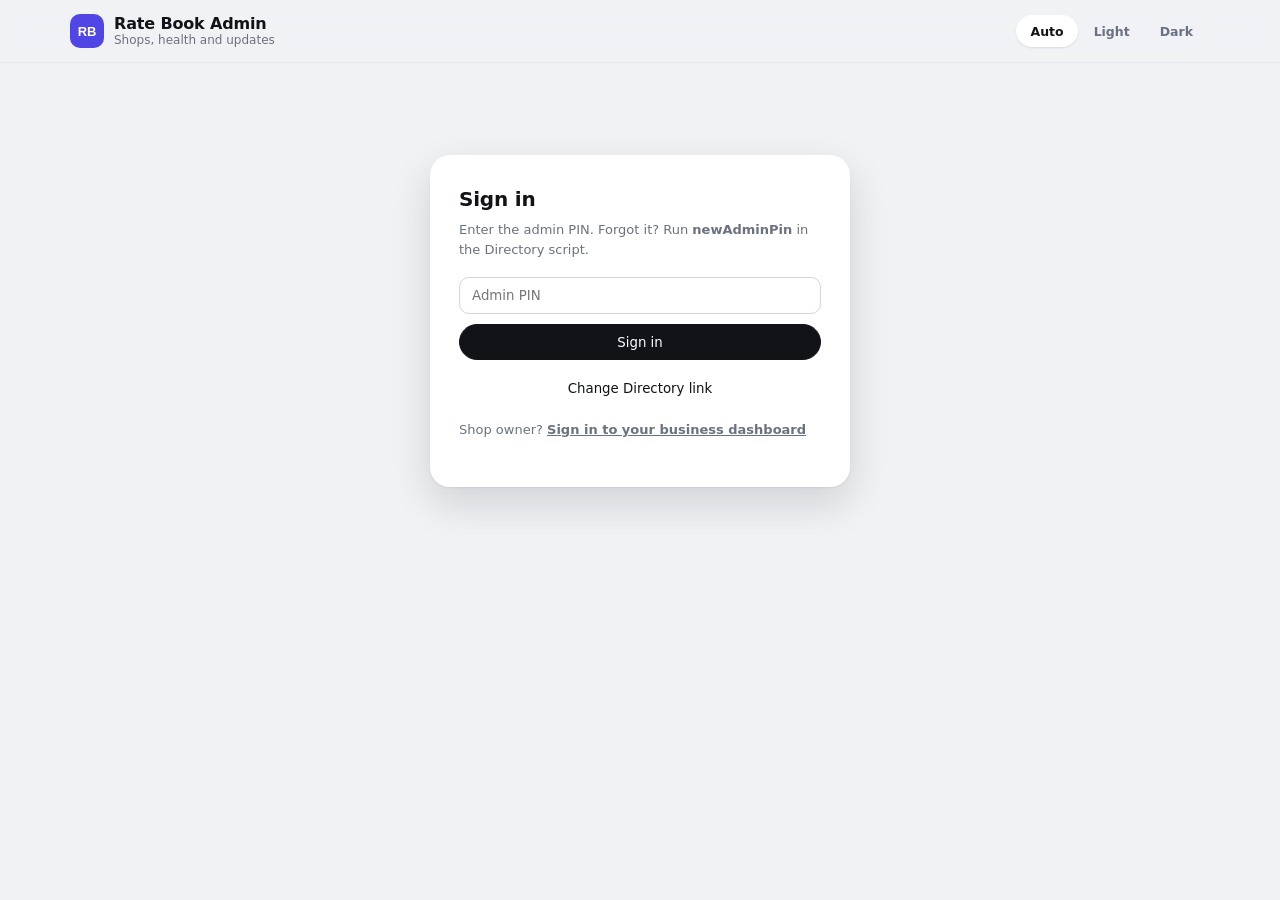
==== admin.html @ 45350bbd "Admin dashboard redesign: rounded like the app, shop page in tabs, staged loading, filters Co-Author" ====
<!doctype html>
<html lang="en">
<head>
<meta charset="utf-8">
<meta http-equiv="Content-Security-Policy" content="default-src 'self'; script-src 'self' 'sha256-qC1rdFWgyxCMfcDaM7REKSdCi7tMgMNiZ/4V/h8FP00=' 'sha256-8vMHX04Oo3ZDEAP+tCYZOn7lk+lnnNXDxKnnjr053Kc=' 'sha256-HPFVHz6qBz+df22ZEjJDjncoHv8Zdep9na9Yx0XXZu8='; style-src 'self' 'unsafe-inline' https://fonts.googleapis.com; font-src 'self' https://fonts.gstatic.com; img-src 'self' data: blob:; connect-src 'self' https://script.google.com https://script.googleusercontent.com; worker-src 'self'; manifest-src 'self'; object-src 'none'; base-uri 'none'; form-action 'none'">
<meta name="viewport" content="width=device-width,initial-scale=1,viewport-fit=cover">
<meta name="robots" content="noindex">
<title>Rate Book Admin</title>
<script>try{const t=JSON.parse(localStorage.getItem("rbadm_theme")||'""');if(t==="light"||t==="dark")document.documentElement.dataset.theme=t;}catch{}</script>
<link rel="icon" href="favicon-iris.png" sizes="64x64">
<link rel="icon" type="image/svg+xml" href="icon-iris.svg">
<link rel="preconnect" href="https://fonts.googleapis.com"><link rel="preconnect" href="https://fonts.gstatic.com" crossorigin>
<link rel="stylesheet" href="https://fonts.googleapis.com/css2?family=Plus+Jakarta+Sans:wght@400;500;600;700;800&family=JetBrains+Mono:wght@500&display=swap" media="print" id="fontcss"><script>{const l=document.getElementById("fontcss"); if(l){ if(l.sheet) l.media="all"; else l.addEventListener("load",()=>{ l.media="all"; }); }}</script>
<style>
/* Colours: ink for primary, Iris accent from the app, green/amber/red for status. Corners and shadows: see "Look refresh" at the end. */
:root{--bg:#F4F5F7;--surface:#fff;--surface-2:#F0F1F4;--surface-3:#E7E9EE;--fg:#111317;--muted:#6B7180;--line:#E2E4E9;--line-2:#D3D6DD;--ink:#111317;--ink-fg:#fff;--accent:#4F46E5;
  --good:#16794A;--good-bg:#E5F4EC;--warn:#9A5B05;--warn-bg:#FBF0DC;--bad:#B3261E;--bad-bg:#FBE7E5;--shadow:0 1px 2px rgba(17,19,23,.05),0 8px 24px -12px rgba(17,19,23,.12);color-scheme:light}
@media (prefers-color-scheme:dark){:root:not([data-theme="light"]){--bg:#0D0E10;--surface:#16171A;--surface-2:#1D1F23;--surface-3:#272A2F;--fg:#F2F3F5;--muted:#9A9FAA;--line:#2A2D33;--line-2:#363940;--ink:#F2F3F5;--ink-fg:#111317;--accent:#A5A6FF;
  --good:#5BC28A;--good-bg:#15291F;--warn:#E3A44A;--warn-bg:#2B2213;--bad:#F08A80;--bad-bg:#301A18;--shadow:0 1px 2px rgba(0,0,0,.4),0 8px 24px -12px rgba(0,0,0,.6);color-scheme:dark}}
:root[data-theme="dark"]{--bg:#0D0E10;--surface:#16171A;--surface-2:#1D1F23;--surface-3:#272A2F;--fg:#F2F3F5;--muted:#9A9FAA;--line:#2A2D33;--line-2:#363940;--ink:#F2F3F5;--ink-fg:#111317;--accent:#A5A6FF;
  --good:#5BC28A;--good-bg:#15291F;--warn:#E3A44A;--warn-bg:#2B2213;--bad:#F08A80;--bad-bg:#301A18;--shadow:0 1px 2px rgba(0,0,0,.4),0 8px 24px -12px rgba(0,0,0,.6);color-scheme:dark}
*{box-sizing:border-box}
html{-webkit-text-size-adjust:100%}
body{margin:0;background:var(--bg);color:var(--fg);font:15px/1.5 "Plus Jakarta Sans",system-ui,-apple-system,"Segoe UI",Roboto,sans-serif;-webkit-font-smoothing:antialiased}
a{color:inherit}
.mono,code{font-family:"JetBrains Mono",ui-monospace,SFMono-Regular,Menlo,monospace;font-size:12.5px;word-break:break-all}
code{background:var(--surface-2);padding:1px 5px}
.muted{color:var(--muted)}.small{font-size:13px}
[hidden]{display:none!important}
/* loading bar at the very top while the dashboard talks to Google */
#bar{position:fixed;inset:0 0 auto 0;height:3px;z-index:60;overflow:hidden;opacity:0;transition:opacity .2s}
body.loading #bar{opacity:1}
#bar::before{content:"";position:absolute;inset:0;width:40%;background:var(--accent);animation:bar 1.1s cubic-bezier(.4,0,.2,1) infinite}
@keyframes bar{from{transform:translateX(-100%)}to{transform:translateX(260%)}}
/* top bar */
header{position:sticky;top:0;z-index:30;background:color-mix(in srgb,var(--bg) 82%,transparent);backdrop-filter:saturate(1.4) blur(12px);-webkit-backdrop-filter:saturate(1.4) blur(12px);border-bottom:1px solid var(--line)}
.hwrap{max-width:1180px;margin:0 auto;padding:12px 20px;display:flex;align-items:center;gap:14px;flex-wrap:wrap}
.brand{display:flex;align-items:center;gap:10px;margin-right:auto;min-width:0}
.logo{width:34px;height:34px;background:var(--ink);color:var(--ink-fg);display:grid;place-items:center;font:800 13px/1 "Plus Jakarta Sans",sans-serif;letter-spacing:-.02em;flex:none}
.brand b{display:block;font-size:16px;font-weight:800;letter-spacing:-.01em;line-height:1.2}
.brand small{display:block;font-size:12px;color:var(--muted);line-height:1.2}
.hacts{display:flex;align-items:center;gap:8px;flex-wrap:wrap}
main{max-width:1180px;margin:0 auto;padding:20px 20px 80px}
/* buttons */
button,.btn{appearance:none;display:inline-flex;align-items:center;justify-content:center;gap:7px;min-height:36px;padding:7px 13px;border:1px solid var(--line-2);background:var(--surface);color:var(--fg);border-radius:0;font:600 13.5px/1.2 inherit;font-family:inherit;cursor:pointer;text-decoration:none;white-space:nowrap;transition:background .15s,border-color .15s,color .15s,transform .08s,box-shadow .15s}
button:hover,.btn:hover{background:var(--surface-2);border-color:var(--line-2)}
button:active,.btn:active{transform:translateY(1px)}
button:focus-visible,.btn:focus-visible,input:focus-visible,select:focus-visible,textarea:focus-visible,summary:focus-visible{outline:2px solid var(--accent);outline-offset:2px}
button.primary,.btn.primary{background:var(--ink);color:var(--ink-fg);border-color:var(--ink)}
button.primary:hover{background:color-mix(in srgb,var(--ink) 86%,var(--bg))}
button.ghost{background:transparent;border-color:transparent}
button.ghost:hover{background:var(--surface-2)}
button.danger{color:var(--bad)}
button.danger-fill{background:var(--bad);border-color:var(--bad);color:#fff}
button[disabled]{opacity:.55;cursor:default;transform:none}
button[aria-busy="true"]{opacity:1;cursor:progress}
.ic{width:16px;height:16px;flex:none}
button.icon{padding:7px;min-width:36px}
.ld{display:inline-block;width:14px;height:14px;border:2px solid color-mix(in srgb,currentColor 25%,transparent);border-top-color:currentColor;border-radius:50%;animation:sp .7s linear infinite;flex:none}
@keyframes sp{to{transform:rotate(360deg)}}
.spin .ic{animation:sp .8s linear infinite}
/* segmented controls */
.seg{display:inline-flex;border:1px solid var(--line-2);background:var(--surface)}
.seg button{border:0;border-right:1px solid var(--line-2);min-height:32px;padding:5px 11px;font-size:12.5px;color:var(--muted);background:transparent}
.seg button:last-child{border-right:0}
.seg button.on{background:var(--ink);color:var(--ink-fg)}
/* inputs */
input,select,textarea{width:100%;border:1px solid var(--line-2);background:var(--surface);color:var(--fg);border-radius:0;padding:10px 12px;font:15px/1.3 inherit;font-family:inherit}
textarea{min-height:90px;resize:vertical}
label{display:grid;gap:6px;font-size:12.5px;font-weight:600;color:var(--muted)}
.form{display:grid;gap:14px;grid-template-columns:repeat(auto-fill,minmax(230px,1fr))}
.form .full{grid-column:1/-1}
.err{color:var(--bad);font-size:13.5px;min-height:0}
.err:empty{display:none}
.note{background:var(--surface-2);padding:12px 14px;font-size:14px;line-height:1.6}
/* sign-in / setup */
.gate{max-width:420px;margin:8vh auto 0;background:var(--surface);border:1px solid var(--line);box-shadow:var(--shadow);padding:28px}
.gate h2{margin:0 0 6px;font-size:20px;letter-spacing:-.01em}
.gate p{margin:0 0 18px}
.gate form,.gate .stack{display:grid;gap:10px}
/* overview */
.ov{display:grid;grid-template-columns:repeat(4,minmax(0,1fr));gap:12px;margin-bottom:22px}
.kpi{background:var(--surface);border:1px solid var(--line);padding:14px 16px;box-shadow:var(--shadow)}
.kpi span{display:block;font-size:12px;font-weight:600;color:var(--muted);text-transform:uppercase;letter-spacing:.05em}
.kpi b{display:block;font-size:26px;font-weight:800;letter-spacing:-.03em;font-variant-numeric:tabular-nums;margin-top:4px;line-height:1.1}
.kpi small{display:block;font-size:12.5px;color:var(--muted);margin-top:3px;font-variant-numeric:tabular-nums}
.kpi.bad b{color:var(--bad)}
.sechead{display:flex;align-items:center;gap:10px;flex-wrap:wrap;margin:6px 0 12px}
.sechead h2{margin:0 auto 0 0;font-size:18px;letter-spacing:-.01em}
.sechead .ver{font-size:13px;color:var(--muted)}
.sechead .ver b{color:var(--fg)}
/* shop cards */
.grid{display:grid;grid-template-columns:repeat(auto-fill,minmax(360px,1fr));gap:16px}
.card{background:var(--surface);border:1px solid var(--line);box-shadow:var(--shadow);display:flex;flex-direction:column;min-width:0}
.c-head{display:flex;gap:12px;align-items:flex-start;padding:16px 16px 12px}
.av{width:42px;height:42px;flex:none;display:grid;place-items:center;background:var(--surface-3);font:800 16px/1 inherit;font-family:inherit;letter-spacing:-.02em}
.card.main .av{background:var(--ink);color:var(--ink-fg)}
.c-title{min-width:0;flex:1}
.c-title b{display:block;font-size:16px;font-weight:800;letter-spacing:-.01em;overflow:hidden;text-overflow:ellipsis;white-space:nowrap}
.c-title .mono{color:var(--muted);font-size:11.5px}
.c-side{display:grid;justify-items:end;gap:6px;flex:none}
.badge{display:inline-flex;align-items:center;gap:6px;padding:3px 9px;font-size:12px;font-weight:700;background:var(--surface-2);color:var(--muted);white-space:nowrap}
.badge i{width:7px;height:7px;border-radius:50%;background:currentColor;flex:none}
.badge.live{background:var(--good-bg);color:var(--good)}
.badge.live i{box-shadow:0 0 0 0 color-mix(in srgb,var(--good) 60%,transparent);animation:pulse 2.4s infinite}
@keyframes pulse{0%{box-shadow:0 0 0 0 color-mix(in srgb,var(--good) 55%,transparent)}70%{box-shadow:0 0 0 7px transparent}100%{box-shadow:0 0 0 0 transparent}}
.badge.paused,.badge.needs-auth,.badge.setup,.badge.warn{background:var(--warn-bg);color:var(--warn)}
.badge.bad{background:var(--bad-bg);color:var(--bad)}
.badge.test{background:var(--warn-bg);color:var(--warn);font-size:10.5px;padding:2px 6px;letter-spacing:.06em}
.vchip{font-size:12px;color:var(--muted);white-space:nowrap}
.vchip.old{color:var(--warn);font-weight:700}
.c-body{padding:0 16px 14px;display:grid;gap:12px}
.stats{display:grid;grid-template-columns:repeat(3,minmax(0,1fr));border:1px solid var(--line)}
.stat{padding:10px 12px;border-right:1px solid var(--line);border-bottom:1px solid var(--line);min-width:0}
.stat:nth-child(3n){border-right:0}.stat:nth-last-child(-n+3){border-bottom:0}
.stat span{display:block;font-size:11.5px;color:var(--muted);white-space:nowrap;overflow:hidden;text-overflow:ellipsis}
.stat b{display:block;font-size:17px;font-weight:800;letter-spacing:-.02em;font-variant-numeric:tabular-nums;white-space:nowrap;overflow:hidden;text-overflow:ellipsis}
.stat small{display:block;font-size:11.5px;color:var(--muted);font-variant-numeric:tabular-nums;white-space:nowrap;overflow:hidden;text-overflow:ellipsis}
.stat small.t{color:var(--warn)}
.skel{height:174px;background:linear-gradient(90deg,var(--surface-2) 0,var(--surface-3) 40%,var(--surface-2) 80%);background-size:300% 100%;animation:sh 1.3s linear infinite}
@keyframes sh{from{background-position:100% 0}to{background-position:-100% 0}}
.meta{display:flex;flex-wrap:wrap;gap:4px 14px;font-size:12.5px;color:var(--muted)}
.meta b{color:var(--fg);font-weight:600}
.callout{background:var(--warn-bg);color:var(--fg);padding:10px 12px;font-size:13.5px;border-left:3px solid var(--warn)}
.callout a{font-weight:700}
.upbar{display:flex;align-items:center;gap:10px;justify-content:space-between;background:color-mix(in srgb,var(--accent) 9%,var(--surface));border-left:3px solid var(--accent);padding:8px 8px 8px 12px;font-size:13.5px}
.upbar button{min-height:32px;padding:5px 11px;font-size:12.5px}
.kpi.click{cursor:pointer;text-align:left;font:inherit;color:inherit;display:block;width:100%;border-radius:0}
.kpi.click:hover{border-color:var(--line-2);background:var(--surface)}
.errlink{color:var(--bad);font-weight:700;cursor:pointer;text-decoration:underline;background:none;border:0;padding:0;min-height:0;font-size:12.5px}
.errlink:hover{background:none}
.loglink{color:var(--muted);cursor:pointer;text-decoration:underline;background:none;border:0;padding:0;min-height:0;font-size:12.5px;font-weight:500}
.loglink:hover{background:none}
.c-foot{margin-top:auto;border-top:1px solid var(--line);padding:10px 12px;display:flex;flex-wrap:wrap;gap:6px;align-items:center}
.c-foot .grow{flex:1}
.c-foot button,.c-foot .btn{min-height:32px;padding:5px 10px;font-size:12.5px}
.c-msg{padding:0 16px 12px;font-size:13px}
.c-msg:empty{display:none}
.c-msg.ok{color:var(--good)}
.more{position:relative}
.more summary{list-style:none;display:inline-flex;align-items:center;gap:6px;min-height:32px;padding:5px 10px;border:1px solid var(--line-2);font-size:12.5px;font-weight:600;cursor:pointer;background:var(--surface)}
.more summary::-webkit-details-marker{display:none}
.more[open] summary{background:var(--surface-2)}
.menu{position:absolute;right:0;bottom:calc(100% + 6px);z-index:20;background:var(--surface);border:1px solid var(--line-2);box-shadow:var(--shadow);min-width:200px;display:grid;padding:4px}
.menu button{justify-content:flex-start;border:0;min-height:36px;font-weight:500}
.menu hr{border:0;border-top:1px solid var(--line);margin:4px 0}
.empty{grid-column:1/-1;background:var(--surface);border:1px dashed var(--line-2);padding:28px;text-align:center;color:var(--muted)}
/* panels (create shop, register, notes, delete, errors) as a dialog */
.ovl{position:fixed;inset:0;z-index:50;background:rgba(10,11,13,.45);display:grid;place-items:start center;overflow:auto;padding:6vh 16px 40px;animation:fade .15s ease-out}
@keyframes fade{from{opacity:0}}
.panel{width:min(640px,100%);background:var(--surface);border:1px solid var(--line);box-shadow:0 30px 80px -20px rgba(0,0,0,.45);animation:rise .2s cubic-bezier(.2,.8,.2,1)}
@keyframes rise{from{transform:translateY(10px);opacity:.4}}
.p-head{display:flex;align-items:center;gap:10px;padding:16px 18px;border-bottom:1px solid var(--line)}
.p-head h2{margin:0 auto 0 0;font-size:17px;letter-spacing:-.01em}
.p-body{padding:18px;display:grid;gap:14px}
.p-body p{margin:0}
.p-acts{display:flex;gap:8px;flex-wrap:wrap;align-items:center}
.panel.danger .p-head{border-bottom-color:var(--bad)}
.panel.danger .p-head h2{color:var(--bad)}
.chk{display:flex;gap:10px;align-items:flex-start;color:var(--fg);font-weight:500;font-size:13.5px}
.chk input{width:auto;margin-top:3px}
.steps{display:grid;gap:10px;counter-reset:s}
.steps>div{display:grid;grid-template-columns:28px 1fr;gap:10px;align-items:start}
.steps>div::before{counter-increment:s;content:counter(s);width:24px;height:24px;display:grid;place-items:center;background:var(--ink);color:var(--ink-fg);font-weight:800;font-size:12.5px}
/* errors list */
.errs{border:1px solid var(--line)}
.erow{padding:12px 14px;border-bottom:1px solid var(--line);font-size:14px}
.erow:last-child{border-bottom:0}
.erow .top{display:flex;justify-content:space-between;gap:8px;flex-wrap:wrap}
.erow .k{display:inline-block;padding:1px 6px;font-size:10.5px;font-weight:800;text-transform:uppercase;letter-spacing:.05em;background:var(--surface-2)}
.erow .k.phone{background:var(--warn-bg);color:var(--warn)}.erow .k.sheet{background:var(--bad-bg);color:var(--bad)}
.erow details{margin-top:6px}.erow summary{cursor:pointer;color:var(--muted);font-size:13px}
.erow pre{white-space:pre-wrap;word-break:break-word;font-size:12px;margin:6px 0 0;background:var(--surface-2);padding:8px}
/* toast */
#toast{position:fixed;left:50%;bottom:24px;z-index:70;transform:translate(-50%,20px);background:var(--ink);color:var(--ink-fg);padding:11px 16px;font-size:14px;font-weight:600;box-shadow:var(--shadow);opacity:0;pointer-events:none;transition:opacity .2s,transform .2s;max-width:min(560px,calc(100vw - 32px));display:flex;gap:8px;align-items:center}
#toast.show{opacity:1;transform:translate(-50%,0)}
#rfpill{position:fixed;left:50%;bottom:20px;z-index:66;transform:translate(-50%,8px);display:flex;align-items:center;gap:6px;padding:6px 12px;background:var(--surface);color:var(--muted);border:1px solid var(--line-2);border-radius:999px;font-size:12.5px;font-weight:600;box-shadow:var(--shadow);opacity:0;pointer-events:none;transition:opacity .2s,transform .2s}
#rfpill.show{opacity:1;transform:translate(-50%,0)}
#rfpill svg{width:14px;height:14px}
@media (prefers-reduced-motion:reduce){#rfpill{transition:opacity .15s}}
#toast.bad{background:var(--bad);color:#fff}
/* shop cards open the shop's own page */
.card.go{cursor:pointer;transition:border-color .15s}
.card.go:hover{border-color:var(--line-2)}
/* a shop's own page (#shop/<code>): sections stacked, nothing hidden behind a tap; on a laptop the small ones sit side by side */
:root{--s1:#4F46E5;--s2:#0E9AA7}
@media (prefers-color-scheme:dark){:root:not([data-theme="light"]){--s1:#6E6BF0;--s2:#159AA6}}
:root[data-theme="dark"]{--s1:#6E6BF0;--s2:#159AA6}
.back{display:inline-flex;align-items:center;gap:6px;font-size:13.5px;font-weight:600;color:var(--muted);background:none;border:0;padding:4px 0;min-height:32px;cursor:pointer}
.back:hover{background:none;color:var(--fg)}
.sp-head{display:flex;gap:14px;align-items:flex-start;flex-wrap:wrap;margin:6px 0 14px}
.sp-head .c-title b{white-space:normal;font-size:22px;letter-spacing:-.02em}
.sp-head .c-side{justify-items:start;grid-auto-flow:column;align-items:center}
.sp-nav{display:flex;flex-wrap:wrap;gap:6px;margin:0 0 16px}
.sp-nav a{font-size:13px;font-weight:600;padding:6px 12px;border:1px solid var(--line-2);background:var(--surface);text-decoration:none}
.sp-nav a:hover{background:var(--surface-2)}
.sp-grid{display:grid;gap:16px}
.sec{background:var(--surface);border:1px solid var(--line);box-shadow:var(--shadow);padding:16px;min-width:0;scroll-margin-top:76px}
.sec>h3{margin:0 0 4px;font-size:17px;letter-spacing:-.01em}
.sec>.sub{margin:0 0 14px;color:var(--muted);font-size:13.5px}
.sec.dim{opacity:.6;transition:opacity .2s}
.tiles{display:grid;grid-template-columns:repeat(2,minmax(0,1fr));border:1px solid var(--line)}
@media (min-width:720px){.tiles{grid-template-columns:repeat(4,minmax(0,1fr))}}
.tiles .stat{border-right:1px solid var(--line);border-bottom:1px solid var(--line)}
.tiles .stat span,.tiles .stat b,.tiles .stat small{white-space:normal;overflow:visible}
.row-f{display:flex;flex-wrap:wrap;gap:8px;align-items:center;margin:0 0 14px}
.legend{display:flex;flex-wrap:wrap;gap:6px 16px;font-size:12.5px;color:var(--muted);margin:10px 0 0}
.legend i{display:inline-block;width:10px;height:10px;margin-right:6px;vertical-align:-1px}
.chart{position:relative;margin-top:12px}
.chart svg{display:block;width:100%;height:auto;overflow:visible}
.chart .ax{fill:var(--muted);font:11px/1 inherit;font-family:inherit}
.chart .gl{stroke:var(--line);stroke-width:1}
.chart .c1{fill:var(--s1)}.chart .c2{fill:var(--s2)}
.chart .lbl{fill:var(--fg);font:600 11.5px/1 inherit;font-family:inherit}
.chart .hit{fill:transparent;cursor:default;outline:none}
.chart g,.chart text{pointer-events:none}   /* the hover area (.hit) is the whole column slot; the bars drawn over it mustn't catch the pointer */
.chart .hit:hover+g,.chart .hit:focus-visible+g{opacity:.78}
.chart .hit:focus-visible{stroke:var(--accent);stroke-width:2}
#tip{position:fixed;z-index:65;pointer-events:none;background:var(--surface);color:var(--fg);border:1px solid var(--line-2);box-shadow:var(--shadow);padding:8px 10px;font-size:12.5px;min-width:150px}
#tip b{display:block;font-size:15px}
#tip .r{display:flex;align-items:center;gap:7px;color:var(--muted)}
#tip .r i{width:12px;height:2px;flex:none}
details.tbl{margin-top:12px;font-size:13px}
details.tbl summary{cursor:pointer;color:var(--muted);font-weight:600}
details.tbl table{width:100%;border-collapse:collapse;margin-top:8px;font-variant-numeric:tabular-nums}
details.tbl th,details.tbl td{text-align:right;padding:5px 6px;border-bottom:1px solid var(--line)}
details.tbl th:first-child,details.tbl td:first-child{text-align:left}
/* "What to fix" */
.fixes{display:grid;gap:10px}
.fix{border:1px solid var(--line);border-left:3px solid var(--line-2);padding:12px 14px;display:grid;gap:6px}
.fix.high{border-left-color:var(--bad)}.fix.medium{border-left-color:var(--warn)}
.fix .ft{display:flex;gap:8px;align-items:baseline;flex-wrap:wrap;justify-content:space-between}
.fix .ft b{font-size:15px}
.sev{display:inline-block;padding:1px 7px;font-size:11px;font-weight:800;letter-spacing:.04em;text-transform:uppercase;background:var(--surface-2);color:var(--muted)}
.sev.high{background:var(--bad-bg);color:var(--bad)}.sev.medium{background:var(--warn-bg);color:var(--warn)}
.fix p{margin:0;font-size:13.5px}.fix .why{color:var(--muted)}
.lost{font-size:12.5px;color:var(--muted);font-variant-numeric:tabular-nums}
/* by action / by phone: rows that wrap instead of a wide table */
.arows{border:1px solid var(--line)}
.arow{display:flex;flex-wrap:wrap;gap:4px 14px;align-items:baseline;padding:9px 12px;border-bottom:1px solid var(--line);font-size:13.5px}
.arow:last-child{border-bottom:0}
.arow .an{flex:1 1 160px;font-weight:600;min-width:0}
.arow .an small{display:block;font-weight:400;color:var(--muted);font-size:12px}
.arow .av2{display:flex;flex-wrap:wrap;gap:4px 14px;font-variant-numeric:tabular-nums;color:var(--muted);font-size:12.5px}
.arow .av2 b{color:var(--fg);font-weight:700}
.arow.head{background:var(--surface-2);font-size:12px;color:var(--muted);font-weight:600}
@media (min-width:980px){.sp-two{display:grid;grid-template-columns:minmax(0,1fr) minmax(0,1fr);gap:16px}}
/* business page (shop owners, and the admin's shop page) */
.bz-h{margin:24px 0 10px;font-size:16px;letter-spacing:-.01em}
.bz-h:first-of-type{margin-top:6px}
.bz-h5{margin:16px 0 6px;font-size:13.5px;color:var(--muted);font-weight:700}
.bz-more summary{cursor:pointer;padding:9px 12px;font-size:13px;font-weight:600;color:var(--muted);list-style:none}
.bz-more summary::-webkit-details-marker{display:none}
.bz-more[open] summary{display:none}
.arow.bz-g{position:relative}
/* "sold at many rates": a row that opens to show each rate */
details.bz-sp{display:block;padding:0}
details.bz-sp summary{display:flex;flex-wrap:wrap;gap:4px 14px;align-items:center;padding:9px 12px;cursor:pointer;list-style:none;min-height:44px}
details.bz-sp summary::-webkit-details-marker{display:none}
.bz-see{font-size:12.5px;font-weight:600;color:var(--accent);white-space:nowrap}
.bz-see::after{content:"";display:inline-block;width:6px;height:6px;margin-left:6px;border:solid currentColor;border-width:0 2px 2px 0;transform:translateY(-2px) rotate(45deg)}
details.bz-sp[open] .bz-see::after{transform:translateY(1px) rotate(-135deg)}
.bz-spb{padding:0 12px 10px}
.bz-spb table{width:100%;border-collapse:collapse;font-size:13px;font-variant-numeric:tabular-nums}
.bz-spb th,.bz-spb td{text-align:right;padding:5px 6px;border-bottom:1px solid var(--line)}
.bz-spb th{font-size:12px;color:var(--muted);font-weight:600}
.bz-spb th:first-child,.bz-spb td:first-child{text-align:left}
.bz-spb p{margin:8px 0 0;font-size:12.5px;color:var(--muted)}
.bz-bar{position:absolute;left:0;bottom:0;height:3px;width:var(--w);background:var(--s1);border-radius:0 2px 2px 0}
:root{--a0:#A3A1F5;--a1:#7C78EE;--a2:#5550E0;--a3:#3329B8}
@media (prefers-color-scheme:dark){:root:not([data-theme="light"]){--a0:#4B47A6;--a1:#6661D6;--a2:#8C88F5;--a3:#BDBBFF}}
:root[data-theme="dark"]{--a0:#4B47A6;--a1:#6661D6;--a2:#8C88F5;--a3:#BDBBFF}
.bz-age{display:flex;gap:2px;height:14px}
.bz-age i,.bz-key{display:block;background:var(--a0)}
.bz-age i:first-child{border-radius:2px 0 0 2px}.bz-age i:last-child{border-radius:0 2px 2px 0}
.a0{background:var(--a0)!important}.a1{background:var(--a1)!important}.a2{background:var(--a2)!important}.a3{background:var(--a3)!important}
.bz-ch{margin:16px 0 0}
.bz-cht{display:flex;flex-wrap:wrap;gap:6px 12px;align-items:center;justify-content:space-between}
.bz-cht b{font-size:14px}
.chart .ln{fill:none;stroke-width:2;stroke-linejoin:round;stroke-linecap:round}
.chart .ln.c1{stroke:var(--s1);fill:none}.chart .ln.c2{stroke:var(--s2);fill:none}
.chart .ln.dash{stroke-dasharray:5 4}
.chart .area{fill:var(--s1);opacity:.12}
.chart .dot{stroke:var(--surface);stroke-width:2}
.chart .gl.zero{stroke:var(--muted)}
.chart .xh{opacity:0}.chart .xh line{stroke:var(--muted);stroke-width:1}
.chart .hit:hover+.xh,.chart .hit:focus-visible+.xh{opacity:1}
.legend i.dash,#tip .r i.dash{background:none!important;border-top:2px dashed var(--s2);height:0;width:14px}
.bz-bar.od{background:var(--bad)}
.bz-key{display:inline-block;width:10px;height:10px;margin-right:8px;vertical-align:-1px}
.bz-wa{display:inline-grid;place-items:center;width:32px;height:32px;color:var(--good);vertical-align:middle}
.bz-hab{margin:0;padding-left:18px;display:grid;gap:6px;font-size:14px}
#bz.dim,.sec.dim{opacity:.6;transition:opacity .2s}
.own-head{display:flex;flex-wrap:wrap;gap:8px 14px;align-items:baseline;margin:6px 0 16px}
.own-head h2{margin:0;font-size:22px;letter-spacing:-.02em}
.gate .swap{font-size:13px;color:var(--muted);margin-top:14px}
.gate .swap a{font-weight:600}
html[lang="hi"] body{line-height:1.6}
.bizoff{display:flex;flex-wrap:wrap;gap:8px 14px;align-items:center;font-size:13px;color:var(--muted);margin:-4px 0 14px}
@media (max-width:820px){.ov{grid-template-columns:repeat(2,minmax(0,1fr))}}
@media (max-width:520px){.hwrap,main{padding-left:16px;padding-right:16px}.grid{grid-template-columns:minmax(0,1fr)}.kpi b{font-size:22px}.brand small{display:none}.hacts .lbl{display:none}}
/* ---- Look refresh (20 Oct 2026, Mayank): rounded like the app, white cards on a soft grey page, pill buttons; blocks fade up
   one after another the first time a view shows (.intro), numbers count up. Replaces the square corners chosen on 9 Oct. ---- */
:root{--bg:#F1F2F4;--surface-2:#F1F2F5;--line:#E6E8EC;--r:20px;--r-md:14px;--r-sm:10px;--r-full:999px;
  --shadow:0 1px 2px rgba(16,17,20,.05),0 6px 20px rgba(16,17,20,.05);--shadow-lg:0 1px 2px rgba(16,17,20,.06),0 16px 40px rgba(16,17,20,.14);--ease-out:cubic-bezier(.23,1,.32,1)}
@media (prefers-color-scheme:dark){:root:not([data-theme="light"]){--bg:#0D0E10;--surface-2:#1D1F23;--line:#26292E;--shadow:none;--shadow-lg:0 16px 40px rgba(0,0,0,.55)}}
:root[data-theme="dark"]{--bg:#0D0E10;--surface-2:#1D1F23;--line:#26292E;--shadow:none;--shadow-lg:0 16px 40px rgba(0,0,0,.55)}
button,.btn,.more summary{border-radius:var(--r-full)}
.seg{border:0;background:var(--surface-2);border-radius:var(--r-full);padding:3px;gap:2px}
.seg button{border:0!important;border-radius:var(--r-full);min-height:32px;padding:5px 14px;font-weight:600}
.seg button.on{background:var(--surface);color:var(--fg);box-shadow:0 1px 2px rgba(16,17,20,.10)}
:root[data-theme="dark"] .seg button.on{background:var(--surface-3)}
@media (prefers-color-scheme:dark){:root:not([data-theme="light"]) .seg button.on{background:var(--surface-3)}}
input,select,textarea{border-radius:var(--r-sm)}
.gate,.kpi,.card,.sec,.empty,.panel{border-radius:var(--r);border-color:transparent}
.gate,.panel{box-shadow:var(--shadow-lg)}
:root[data-theme="dark"] .gate,:root[data-theme="dark"] .kpi,:root[data-theme="dark"] .card,:root[data-theme="dark"] .sec,:root[data-theme="dark"] .panel{border-color:var(--line)}
@media (prefers-color-scheme:dark){:root:not([data-theme="light"]) :is(.gate,.kpi,.card,.sec,.panel){border-color:var(--line)}}
.p-head{border-radius:var(--r) var(--r) 0 0}
.empty{border-color:var(--line-2)}
.kpi{padding:16px 20px}
.kpi span{text-transform:none;letter-spacing:0;font-size:13px}
.kpi b{font-size:28px;margin-top:6px}
.card{transition:box-shadow .2s var(--ease-out)}
.card.go:hover{box-shadow:var(--shadow-lg)}
.c-head{padding:18px 20px 12px}.c-body{padding:0 20px 16px}.c-foot{padding:12px 16px}
.av{border-radius:12px;background:color-mix(in srgb,var(--accent) 12%,var(--surface));color:var(--accent)}
.card.main .av{background:var(--accent);color:#fff}
.badge{border-radius:var(--r-full)}
.badge.test{border-radius:var(--r-full)}
.stats,.tiles{border:0;gap:10px;background:none}
.stats .stat,.tiles .stat{border:0!important;background:var(--surface-2);border-radius:var(--r-md);padding:10px 12px}
.note,.callout,.upbar,.fix,.arows,.errs,.erow pre,code,#tip,#toast,#rfpill,.menu{border-radius:var(--r-md)}
.callout{border-left:0;background:var(--warn-bg)}
.upbar{border-left:0;background:color-mix(in srgb,var(--accent) 10%,var(--surface));border-radius:var(--r-md)}
.fix{border-left-width:1px;position:relative;padding-left:18px}
.fix::before{content:"";position:absolute;left:8px;top:14px;width:4px;height:calc(100% - 28px);border-radius:2px;background:var(--line-2)}
.fix.high::before{background:var(--bad)}.fix.medium::before{background:var(--warn)}
.fix.high,.fix.medium{border-left-color:var(--line)}
.sev,.erow .k{border-radius:6px}
.menu{overflow:hidden}
.sp-nav a{border-radius:var(--r-full)}
.steps>div::before{border-radius:50%}
.skel{border-radius:var(--r)}
.logo{border-radius:10px;background:var(--accent);color:#fff}
#toast{border-radius:var(--r-full)}
/* the shop page's sections are tabs: one at a time (Mayank, 20 Oct 2026) */
.sp-tabs{position:sticky;top:64px;z-index:20;display:inline-flex;flex-wrap:wrap;gap:2px;padding:4px;margin:0 0 18px;background:var(--surface-3);border-radius:var(--r-full)}
.sp-tabs button{border:0;background:transparent;color:var(--muted);min-height:36px;padding:6px 16px;font-weight:700;font-size:13.5px}
.sp-tabs button:hover{background:color-mix(in srgb,var(--surface) 60%,transparent)}
.sp-tabs button[aria-selected="true"]{background:var(--surface);color:var(--fg);box-shadow:0 1px 2px rgba(16,17,20,.10)}
.sp-tabs .n{min-width:18px;height:18px;padding:0 5px;border-radius:var(--r-full);background:var(--bad);color:#fff;font-size:11px;display:inline-grid;place-items:center}
.ov-cols{display:flex;flex-wrap:wrap;gap:16px;align-items:flex-start}
.ov-main{flex:999 1 520px;min-width:0;display:grid;gap:16px}.ov-side{flex:1 1 300px;min-width:0;display:grid;gap:16px}
.hrow{display:flex;align-items:center;gap:10px;padding:9px 0;border-top:1px solid var(--line);font-size:14px}
.hrow:first-of-type{border-top:0}
.hrow .mk{width:22px;height:22px;border-radius:50%;display:grid;place-items:center;font-size:12px;font-weight:800;flex:none;background:var(--good-bg);color:var(--good)}
.hrow .mk.w{background:var(--warn-bg);color:var(--warn)}.hrow .mk.b{background:var(--bad-bg);color:var(--bad)}
.hrow span{flex:1;color:var(--muted)}.hrow b{text-align:right}
.linkb{background:none;border:0;padding:0;min-height:0;color:var(--accent);font-weight:700;font-size:13px;cursor:pointer;border-radius:0}
.linkb:hover{background:none;text-decoration:underline}
.spl{display:flex;height:10px;border-radius:var(--r-full);overflow:hidden;background:var(--surface-2);margin:8px 0}
.spl i{display:block;height:100%}
.ovtodo{display:grid}.ovtodo .fix{margin-top:8px}
.fchips{display:flex;flex-wrap:wrap;gap:6px}
.fchips button{min-height:32px;padding:5px 12px;font-size:13px;font-weight:600}
.fchips button.on{background:var(--ink);color:var(--ink-fg);border-color:var(--ink)}
.hello{font-size:14px;color:var(--muted);margin:0}
.kpi.click{border-radius:var(--r)}
#s-own #bz,#spbz{background:var(--surface);border-radius:var(--r);box-shadow:var(--shadow);padding:18px 20px}
#spbz{padding:0;box-shadow:none}
:root[data-theme="dark"] #s-own #bz{border:1px solid var(--line)}
@media (prefers-color-scheme:dark){:root:not([data-theme="light"]) #s-own #bz{border:1px solid var(--line)}}
@media (max-width:520px){#s-own #bz{padding:14px 14px}}
.c-title b{white-space:normal;overflow:visible;text-overflow:clip;overflow-wrap:anywhere}   /* names wrap, never cut */
@media (max-width:520px){.hwrap{gap:8px}.hacts{gap:6px}}
/* first time a view shows: blocks fade up one after another */
@media (prefers-reduced-motion:no-preference){
  .intro>*{animation:rbrise .5s var(--ease-out) both;animation-delay:calc(var(--i,0) * 80ms)}
  @keyframes rbrise{from{opacity:0;transform:translateY(10px);filter:blur(3px)}to{opacity:1;transform:none;filter:none}}
}
@media (prefers-reduced-motion:reduce){*{animation:none!important;transition:none!important}}
</style>
</head>
<body>
<div id="bar" aria-hidden="true"></div>
<svg width="0" height="0" style="position:absolute" aria-hidden="true">
  <symbol id="i-refresh" viewBox="0 0 24 24"><path fill="none" stroke="currentColor" stroke-width="2" stroke-linecap="round" stroke-linejoin="round" d="M21 12a9 9 0 1 1-2.64-6.36M21 3v6h-6"/></symbol>
  <symbol id="i-plus" viewBox="0 0 24 24"><path fill="none" stroke="currentColor" stroke-width="2.2" stroke-linecap="round" d="M12 5v14M5 12h14"/></symbol>
  <symbol id="i-alert" viewBox="0 0 24 24"><path fill="none" stroke="currentColor" stroke-width="2" stroke-linecap="round" stroke-linejoin="round" d="M12 9v4M12 17h.01M10.3 3.9 2.4 17.6A2 2 0 0 0 4.1 20.6h15.8a2 2 0 0 0 1.7-3L13.7 3.9a2 2 0 0 0-3.4 0z"/></symbol>
  <symbol id="i-out" viewBox="0 0 24 24"><path fill="none" stroke="currentColor" stroke-width="2" stroke-linecap="round" stroke-linejoin="round" d="M9 21H5a2 2 0 0 1-2-2V5a2 2 0 0 1 2-2h4M16 17l5-5-5-5M21 12H9"/></symbol>
  <symbol id="i-link" viewBox="0 0 24 24"><path fill="none" stroke="currentColor" stroke-width="2" stroke-linecap="round" stroke-linejoin="round" d="M10 13a5 5 0 0 0 7.5.5l3-3a5 5 0 0 0-7-7l-1.7 1.7M14 11a5 5 0 0 0-7.5-.5l-3 3a5 5 0 0 0 7 7l1.7-1.7"/></symbol>
  <symbol id="i-wa" viewBox="0 0 24 24"><path fill="currentColor" d="M12 2a10 10 0 0 0-8.6 15.1L2 22l5-1.3A10 10 0 1 0 12 2zm0 18.2c-1.5 0-3-.4-4.2-1.2l-.3-.2-3 .8.8-2.9-.2-.3A8.2 8.2 0 1 1 12 20.2zm4.5-6.1c-.2-.1-1.5-.7-1.7-.8-.2-.1-.4-.1-.6.1l-.8 1c-.1.2-.3.2-.5.1a6.7 6.7 0 0 1-3.3-2.9c-.2-.4.2-.4.7-1.3.1-.2 0-.3 0-.4l-.8-1.8c-.2-.5-.4-.4-.6-.4h-.5a1 1 0 0 0-.7.3 3 3 0 0 0-.9 2.2 5.2 5.2 0 0 0 1.1 2.7 11.8 11.8 0 0 0 4.5 4c1.7.7 2.3.8 3.2.6.5-.1 1.5-.6 1.7-1.2.2-.6.2-1.1.2-1.2-.1-.1-.3-.2-.5-.3z"/></symbol>
  <symbol id="i-sheet" viewBox="0 0 24 24"><path fill="none" stroke="currentColor" stroke-width="2" stroke-linejoin="round" d="M4 3h16v18H4zM4 9h16M4 15h16M10 3v18"/></symbol>
  <symbol id="i-folder" viewBox="0 0 24 24"><path fill="none" stroke="currentColor" stroke-width="2" stroke-linejoin="round" d="M3 6a1 1 0 0 1 1-1h5l2 2h9a1 1 0 0 1 1 1v10a1 1 0 0 1-1 1H4a1 1 0 0 1-1-1z"/></symbol>
  <symbol id="i-code" viewBox="0 0 24 24"><path fill="none" stroke="currentColor" stroke-width="2" stroke-linecap="round" stroke-linejoin="round" d="m8 8-5 4 5 4M16 8l5 4-5 4M14 4l-4 16"/></symbol>
  <symbol id="i-up" viewBox="0 0 24 24"><path fill="none" stroke="currentColor" stroke-width="2" stroke-linecap="round" stroke-linejoin="round" d="M12 19V5M5 12l7-7 7 7"/></symbol>
  <symbol id="i-dots" viewBox="0 0 24 24"><circle cx="5" cy="12" r="1.8" fill="currentColor"/><circle cx="12" cy="12" r="1.8" fill="currentColor"/><circle cx="19" cy="12" r="1.8" fill="currentColor"/></symbol>
  <symbol id="i-note" viewBox="0 0 24 24"><path fill="none" stroke="currentColor" stroke-width="2" stroke-linecap="round" stroke-linejoin="round" d="M4 4h16v12l-4 4H4zM16 20v-4h4M8 9h8M8 13h5"/></symbol>
  <symbol id="i-pause" viewBox="0 0 24 24"><path fill="none" stroke="currentColor" stroke-width="2.2" stroke-linecap="round" d="M9 6v12M15 6v12"/></symbol>
  <symbol id="i-play" viewBox="0 0 24 24"><path fill="currentColor" d="M8 5v14l11-7z"/></symbol>
  <symbol id="i-trash" viewBox="0 0 24 24"><path fill="none" stroke="currentColor" stroke-width="2" stroke-linecap="round" stroke-linejoin="round" d="M4 7h16M10 11v6M14 11v6M6 7l1 13h10l1-13M9 7V4h6v3"/></symbol>
  <symbol id="i-check" viewBox="0 0 24 24"><path fill="none" stroke="currentColor" stroke-width="2.4" stroke-linecap="round" stroke-linejoin="round" d="m5 12 5 5L20 7"/></symbol>
  <symbol id="i-x" viewBox="0 0 24 24"><path fill="none" stroke="currentColor" stroke-width="2.2" stroke-linecap="round" d="M6 6l12 12M18 6 6 18"/></symbol>
  <symbol id="i-store" viewBox="0 0 24 24"><path fill="none" stroke="currentColor" stroke-width="2" stroke-linejoin="round" d="M3 9l1.5-5h15L21 9M3 9h18v2a3 3 0 0 1-6 0 3 3 0 0 1-6 0 3 3 0 0 1-6 0zM5 13v8h14v-8"/></symbol>
</svg>
<header><div class="hwrap">
  <div class="brand"><div class="logo">RB</div><div><b>Rate Book Admin</b><small id="sub">Shops, health and updates</small></div></div>
  <div class="hacts">
    <div class="seg" id="theme" role="group" aria-label="Theme"><button data-th="">Auto</button><button data-th="light">Light</button><button data-th="dark">Dark</button></div>
    <div class="hacts" id="ownbtns" hidden>
      <div class="seg" id="own-lang" role="group" aria-label="Language"><button data-l="en">EN</button><button data-l="hi" lang="hi">हि</button></div>
      <button id="b-ownref" title="Refresh"><svg class="ic"><use href="#i-refresh"/></svg></button>
      <button id="b-ownout" class="ghost icon" title="Sign out" aria-label="Sign out"><svg class="ic"><use href="#i-out"/></svg></button>
    </div>
    <div class="hacts" id="topbtns" hidden>
      <button id="b-errs" title="Error log"><svg class="ic"><use href="#i-alert"/></svg><span class="lbl">Errors</span></button>
      <button id="b-refresh" title="Refresh"><svg class="ic"><use href="#i-refresh"/></svg><span class="lbl">Refresh</span></button>
      <button id="b-new" class="primary"><svg class="ic"><use href="#i-plus"/></svg>Create shop</button>
      <button id="b-out" class="ghost icon" title="Sign out" aria-label="Sign out"><svg class="ic"><use href="#i-out"/></svg></button>
    </div>
  </div>
</div></header>

<main>
  <section class="gate" id="s-setup" hidden>
    <h2>Connect to the Directory</h2>
    <p class="muted small">Paste the Directory web app link (Apps Script → Deploy → Manage deployments → Web app URL). It's saved on this computer only.</p>
    <div class="stack"><input id="dir-url" placeholder="https://script.google.com/macros/s/…/exec"><button class="primary" id="dir-save">Save</button></div>
  </section>

  <section class="gate" id="s-signin" hidden>
    <h2>Sign in</h2>
    <p class="muted small">Enter the admin PIN. Forgot it? Run <b>newAdminPin</b> in the Directory script.</p>
    <form id="f-signin"><input id="pin" type="password" inputmode="numeric" placeholder="Admin PIN" autocomplete="current-password"><button class="primary" id="b-signin">Sign in</button><button type="button" class="ghost" id="b-chgdir">Change Directory link</button></form>
    <div class="err" id="signin-err"></div>
    <p class="swap">Shop owner? <a href="#" id="to-own">Sign in to your business dashboard</a></p>
  </section>

  <section class="gate" id="s-ownsi" hidden>
    <div class="seg" id="ownsi-lang" role="group" aria-label="Language" style="float:right"><button data-l="en">EN</button><button data-l="hi" lang="hi">हि</button></div>
    <h2 data-bz="ownT">Your business dashboard</h2>
    <p class="muted small" data-bz="ownD">Sign in with the same name and PIN you use in the app.</p>
    <form id="f-own"><label id="own-codewrap"><span data-bz="codeL">Shop code</span><input id="own-code" autocomplete="off" autocapitalize="characters" data-bzph="codePh"></label>
      <label><span data-bz="nameL">Your name</span><input id="own-n" autocomplete="username"></label>
      <label><span data-bz="pinL">PIN</span><input id="own-pin" type="password" inputmode="numeric" autocomplete="current-password" maxlength="8"></label>
      <button class="primary" id="b-own" data-bz="signBtn">Sign in</button></form>
    <div class="err" id="own-err"></div>
    <p class="swap"><a href="#" id="to-admin">Rate Book admin sign-in</a></p>
  </section>

  <section id="s-own" hidden>
    <div class="own-head"><h2 id="own-name"></h2><span class="small muted" id="own-who"></span></div>
    <div id="bz"></div>
  </section>

  <section id="s-app" hidden>
    <div class="sechead" style="margin-bottom:16px"><div><p class="hello">Namaste</p><h2 style="font-size:26px;letter-spacing:-.02em">Your shops today</h2></div></div>
    <div class="ov" id="ov">
      <div class="kpi"><span>Shops</span><b id="k-shops">—</b><small id="k-shops2">&nbsp;</small></div>
      <div class="kpi"><span>Bills today</span><b id="k-today">—</b><small id="k-today2">&nbsp;</small></div>
      <div class="kpi"><span>This month</span><b id="k-month">—</b><small id="k-month2">&nbsp;</small></div>
      <button type="button" class="kpi click" id="k-errw"><span>Errors · 24 h</span><b id="k-err">—</b><small id="k-err2">&nbsp;</small></button>
    </div>
    <div class="sechead"><h2>Shops</h2><div class="fchips" id="fchips" role="group" aria-label="Show"></div><span class="ver">Latest script <b id="latest">…</b> <span id="checked"></span></span>
      <button id="b-updall"><svg class="ic"><use href="#i-up"/></svg>Update all shops</button><button id="b-reg" class="ghost">Register my shop</button></div>
    <div class="bizoff" id="bizoff" hidden></div>
    <div class="err" id="app-err"></div>
    <div class="grid" id="shops"></div>
  </section>

  <section id="s-shop" hidden>
    <button type="button" class="back" id="sp-back"><svg class="ic" style="transform:rotate(-90deg)"><use href="#i-up"/></svg>All shops</button>
    <div id="sp"></div>
  </section>
</main>

<!-- Panels: one shows at a time, over the page -->
<div class="ovl" id="ovl" hidden>
  <section class="panel" id="s-new" hidden>
    <div class="p-head"><h2>Create a shop</h2><button type="button" class="ghost icon" data-close aria-label="Close"><svg class="ic"><use href="#i-x"/></svg></button></div>
    <div class="p-body">
      <form id="f-new" class="form">
        <label>Shop name<input name="name" required maxlength="60" placeholder="Sharma Traders"></label>
        <label>Owner name<input name="owner" maxlength="60"></label>
        <label>Owner phone<input name="phone" inputmode="tel" maxlength="20"></label>
        <label>Type of business<select name="bizType"><option value="">—</option><option value="plastics">Plastics / packaging</option><option value="kirana">Kirana</option><option value="stationery">Stationery</option><option value="hardware">Hardware</option><option value="other">Other</option></select></label>
        <label>State code (e.g. 27)<input name="state" maxlength="2" inputmode="numeric"></label>
        <label>GSTIN (optional)<input name="gstin" maxlength="15" style="text-transform:uppercase"></label>
        <label class="full">Address (optional)<input name="address" maxlength="200"></label>
        <div class="p-acts full"><button class="primary" id="b-create">Create shop</button><button type="button" class="ghost" id="b-cancelnew">Cancel</button><span class="muted small">Makes the folder, the sheet with starting settings, and the shop's own script (about 20–40 s).</span></div>
      </form>
      <div class="err" id="new-err"></div>
      <div id="new-done" hidden></div>
    </div>
  </section>

  <section class="panel" id="s-reg" hidden>
    <div class="p-head"><h2>Register my shop</h2><button type="button" class="ghost icon" data-close aria-label="Close"><svg class="ic"><use href="#i-x"/></svg></button></div>
    <div class="p-body">
      <p class="muted small">Once, so the dashboard can show its health and update it. In its Apps Script project: <b>Project Settings → IDs → Script ID</b>, and <b>Deploy → Manage deployments → Deployment ID</b>.</p>
      <form id="f-reg" class="form">
        <label>Shop name<input name="name" maxlength="60"></label>
        <label class="full">Web app link<input name="apiUrl" required placeholder="https://script.google.com/macros/s/…/exec"></label>
        <label>Script ID<input name="scriptId" required></label>
        <label>Deployment ID<input name="deploymentId" required></label>
        <div class="p-acts full"><button class="primary" id="b-regsave">Register</button><button type="button" class="ghost" id="b-cancelreg">Cancel</button></div>
      </form>
      <div class="err" id="reg-err"></div><div id="reg-done" class="note" hidden></div>
    </div>
  </section>

  <section class="panel" id="s-notes" hidden>
    <div class="p-head"><h2>Notes · <span id="nt-name"></span></h2><button type="button" class="ghost icon" data-close aria-label="Close"><svg class="ic"><use href="#i-x"/></svg></button></div>
    <div class="p-body">
      <form id="f-notes" class="form">
        <label class="full">Notes<textarea name="notes" maxlength="500" placeholder="Anything to remember about this shop"></textarea></label>
        <label>Plan<input name="plan" maxlength="60" placeholder="e.g. Shop yearly"></label>
        <label>Paid until<input name="paidUntil" type="date"></label>
        <div class="p-acts full"><button class="primary" id="b-notesave">Save</button><button type="button" class="ghost" data-close>Cancel</button></div>
      </form>
      <div class="err" id="nt-err"></div>
    </div>
  </section>

  <section class="panel danger" id="s-del" hidden>
    <div class="p-head"><h2>Delete <span id="del-name"></span></h2><button type="button" class="ghost icon" data-close aria-label="Close"><svg class="ic"><use href="#i-x"/></svg></button></div>
    <div class="p-body">
      <p class="small">This removes everything of this shop: its timed jobs (backups, checks), its link (phones can't open it any more), its script, its sheet with all items, bills and customers, its backups and vendor-bill files. The Directory and the dashboard stay, and you can create new shops as before. Your own shop can't be deleted here.</p>
      <form id="f-del" class="form" style="grid-template-columns:1fr">
        <label>Type the shop code <b class="mono" id="del-code"></b> to confirm<input id="del-in" autocomplete="off" autocapitalize="characters" spellcheck="false"></label>
        <label class="chk"><input type="checkbox" id="del-perm" checked><span>Delete permanently now (frees the space straight away; <b>can't be undone</b>). Untick to move the files to the Drive Trash instead (Google empties it after 30 days).</span></label>
        <div class="p-acts"><button class="danger-fill" id="b-del" disabled><svg class="ic"><use href="#i-trash"/></svg>Delete shop</button><button type="button" class="ghost" id="b-cancel-del">Cancel</button></div>
      </form>
      <div class="err" id="del-err"></div><div id="del-done" class="note" hidden></div>
    </div>
  </section>

  <section class="panel" id="s-errs" hidden style="width:min(820px,100%)">
    <div class="p-head"><h2>Error log</h2><button type="button" class="ghost icon" id="b-closeerrs" aria-label="Close"><svg class="ic"><use href="#i-x"/></svg></button></div>
    <div class="p-body">
      <p class="muted small">Sheet = the shop's script refused or failed a request. Phone = the app hit an error on someone's phone (the name is the one signed in on that phone). Kept 30 days.</p>
      <div class="p-acts"><select id="e-shop" style="max-width:260px"></select><div class="seg" id="e-days"><button data-d="1">24 h</button><button data-d="7" class="on">7 days</button><button data-d="30">30 days</button></div></div>
      <div id="e-list"></div>
    </div>
  </section>
</div>
<div id="toast" role="status" aria-live="polite"></div>
<div id="tip" hidden></div>
<script>
(() => {
"use strict";
const DIR_URL = "https://script.google.com/macros/s/AKfycbwFArKraCzF-asuI-8RI5NBGNUbmcmAp0lz1H1G98TqtZNWOlfp3L5hE-vY86vxC99K/exec";   // the Rate Book Directory web app link; if empty, paste it once on this page
const $ = s => document.querySelector(s), esc = v => String(v == null ? "" : v).replace(/[&<>"']/g, c => ({ "&": "&amp;", "<": "&lt;", ">": "&gt;", '"': "&quot;", "'": "&#39;" }[c]));
const store = { get(k, d) { try { const v = localStorage.getItem("rbadm_" + k); return v == null ? d : JSON.parse(v); } catch { return d; } }, set(k, v) { try { localStorage.setItem("rbadm_" + k, JSON.stringify(v)); } catch {} } };
const DEV = store.get("dev", "") || (() => { const d = Math.random().toString(36).slice(2, 12); store.set("dev", d); return d; })();
const dirUrl = () => store.get("dir", "") || DIR_URL;
const appBase = location.href.split("#")[0].split("?")[0].replace(/[^/]*$/, "");
const ic = id => `<svg class="ic"><use href="#i-${id}"/></svg>`;
let shops = [], health = {}, latest = null, timer = 0, firstLoad = true;

/* Every request: a thin bar at the top while anything is in flight. */
let inflight = 0;
async function call(body) {
  inflight++; document.body.classList.add("loading");
  try { const r = await fetch(dirUrl(), { method: "POST", redirect: "follow", body: JSON.stringify({ tok: store.get("tok", ""), dev: DEV, ...body }) });
    const j = await r.json(); if (!j.ok) { if (j.error === "bad_session") { store.set("tok", ""); show(); } throw new Error(j.error || "failed"); } return j; }
  finally { if (--inflight <= 0) { inflight = 0; document.body.classList.remove("loading"); } } }
/* Button feedback: spinner + label while working; the button keeps its width so nothing jumps. */
function busy(btn, label) { if (!btn || btn.getAttribute("aria-busy") === "true") return; btn._html = btn.innerHTML; btn.style.minWidth = btn.offsetWidth + "px"; btn.disabled = true; btn.setAttribute("aria-busy", "true");
  btn.innerHTML = `<span class="ld"></span>${label ? `<span>${esc(label)}</span>` : ""}`; }
function idle(btn, flash) { if (!btn || btn._html === undefined) return; btn.disabled = false; btn.removeAttribute("aria-busy");
  if (flash) { btn.innerHTML = `${ic("check")}<span>${esc(flash)}</span>`; const h = btn._html; delete btn._html; setTimeout(() => { if (btn.isConnected) { btn.innerHTML = h; btn.style.minWidth = ""; } }, 1600); }
  else { btn.innerHTML = btn._html; delete btn._html; btn.style.minWidth = ""; } }
let toastT = 0;
function toast(msg, bad) { const t = $("#toast"); t.textContent = msg; t.classList.toggle("bad", !!bad); t.classList.add("show"); clearTimeout(toastT); toastT = setTimeout(() => t.classList.remove("show"), bad ? 6000 : 3200); }
const errText = e => { const m = String(e && e.message || e);
  if (m.startsWith("script_api_off")) return "The Apps Script API isn't on yet. Turn it on at script.google.com/home/usersettings, and in the linked Google Cloud project (APIs & Services → Apps Script API → Enable). " + m.split("|").slice(1).join(" ");
  if (m === "confirm_code") return "The code typed doesn't match this shop's code."; if (m === "no_shop") return "That shop isn't in the Directory (or it's your own shop, which can't be deleted here).";
  if (m === "bad_pin") return "Wrong PIN."; if (m === "locked") return "Too many wrong PINs. Wait 15 minutes.";
  if (m === "Failed to fetch" || m === "Load failed") return "Couldn't reach the Directory. Check the internet and try again.";
  if (m.startsWith("rolled_back")) return m.split("|")[1]; if (m.startsWith("github")) return "Couldn't read Code.gs from GitHub (" + m + ").";
  return m; };
const ago = t => { if (!t) return "—"; const s = (Date.now() - t) / 1000; return s < 90 ? "just now" : s < 3600 ? Math.round(s / 60) + "m ago" : s < 86400 ? Math.round(s / 3600) + "h ago" : Math.round(s / 86400) + "d ago"; };
const rs = n => "₹" + Math.round(+n || 0).toLocaleString("en-IN");
const sec = ms => ms == null ? "—" : (ms / 1000).toFixed(1) + " s";

function theme(t) { if (t) document.documentElement.dataset.theme = t; else delete document.documentElement.dataset.theme; store.set("theme", t || "");
  document.querySelectorAll("#theme button").forEach(b => b.classList.toggle("on", b.dataset.th === (t || ""))); }
document.querySelectorAll("#theme button").forEach(b => b.onclick = () => theme(b.dataset.th)); theme(store.get("theme", ""));

/* ---- panels ---- */
function panel(id) { document.querySelectorAll("#ovl .panel").forEach(p => p.hidden = p.id !== id); $("#ovl").hidden = !id; document.body.style.overflow = id ? "hidden" : "";
  if (id) { const f = $("#" + id).querySelector("input:not([type=checkbox]):not([hidden]),select,textarea"); if (f && id !== "s-errs") setTimeout(() => f.focus(), 60); } }
const closePanel = () => panel("");
$("#ovl").addEventListener("click", e => { if (e.target.id === "ovl" || e.target.closest("[data-close]")) closePanel(); });
document.addEventListener("keydown", e => { if (e.key === "Escape" && !$("#ovl").hidden) closePanel(); });

let delShop = null;
function openDelete(x) { delShop = x; $("#del-name").textContent = x.name || x.code; $("#del-code").textContent = x.code; $("#del-in").value = ""; $("#del-perm").checked = true;
  $("#b-del").disabled = true; $("#del-err").textContent = ""; $("#del-done").hidden = true; $("#f-del").hidden = false; panel("s-del"); }
$("#del-in").oninput = () => { $("#b-del").disabled = !delShop || $("#del-in").value.trim().toUpperCase() !== delShop.code.toUpperCase(); };
$("#b-cancel-del").onclick = () => { closePanel(); delShop = null; };
$("#f-del").onsubmit = async e => { e.preventDefault(); const x = delShop, btn = $("#b-del"); if (!x || btn.disabled) return; const perm = $("#del-perm").checked;
  if (perm && !confirm(`Permanently delete ${x.name || x.code} and all its data? This can't be undone.`)) return;
  $("#del-err").textContent = ""; busy(btn, "Deleting…");
  try { const j = await call({ action: "deleteShop", code: x.code, confirm: $("#del-in").value.trim(), permanent: perm });
    $("#f-del").hidden = true; const d = $("#del-done"); d.hidden = false;
    d.innerHTML = `<b>${esc(x.name || x.code)} is deleted.</b><ul style="margin:6px 0 0;padding-left:18px">${(j.steps || []).map(t => `<li>${esc(t)}</li>`).join("")}${(j.warn || []).map(t => `<li style="color:var(--warn)">${esc(t)}</li>`).join("")}</ul>`;
    delShop = null; toast("Shop deleted"); if (curShop === x.code) location.hash = ""; await load(); }
  catch (er) { $("#del-err").textContent = errText(er); } finally { idle(btn); } };

let errDays = 7;
async function openErrors(code) {
  const sel = $("#e-shop"); sel.innerHTML = `<option value="">All shops</option>` + shops.map(x => `<option value="${esc(x.code)}">${esc(x.name || x.code)}</option>`).join(""); sel.value = code || "";
  panel("s-errs"); loadErrors(); }
async function loadErrors() {
  const box = $("#e-list"), code = $("#e-shop").value; box.innerHTML = `<div class="muted small" style="display:flex;gap:8px;align-items:center"><span class="ld"></span> Loading the error log…</div>`;
  document.querySelectorAll("#e-days button").forEach(b => b.classList.toggle("on", +b.dataset.d === errDays));
  try { const L = (await call({ action: "errors", code, days: errDays })).errors || [], nm = c => (shops.find(x => x.code === c) || {}).name || c;
    box.innerHTML = L.length ? `<div class="errs">${L.map(e => `<div class="erow"><div class="top"><span><span class="k ${esc(e.kind)}">${esc(e.kind)}</span> <b>${esc(nm(e.shop))}</b> · <span class="mono">${esc(e.where)}</span></span><span class="small muted">${esc(new Date(e.t).toLocaleString("en-IN", { day: "2-digit", month: "short", hour: "2-digit", minute: "2-digit" }))} · ${ago(e.t)}</span></div>
      <div style="margin-top:4px">${esc(e.m)}</div>${e.who || e.phone ? `<div class="small muted">${esc([e.who, e.phone].filter(Boolean).join(" · "))}</div>` : ""}${e.detail ? `<details><summary>Details</summary><pre>${esc(e.detail)}</pre></details>` : ""}</div>`).join("")}</div>`
      : `<div class="note">No errors in this period. 👍</div>`; }
  catch (er) { box.innerHTML = `<div class="err">${esc(errText(er))}</div>`; } }
$("#b-errs").onclick = () => openErrors(""); $("#k-errw").onclick = () => openErrors(""); $("#b-closeerrs").onclick = closePanel;
$("#e-shop").onchange = loadErrors; document.querySelectorAll("#e-days button").forEach(b => b.onclick = () => { errDays = +b.dataset.d; loadErrors(); });

let ownTimer = 0;
function show() {
  const hasDir = !!dirUrl(), signed = !!store.get("tok", "");
  /* A shop owner (signed in here with their app login) sees only their business page. A link ?shop=<code> opens the owner
     sign-in, unless the admin is already signed in on this computer: then it opens that shop's admin page. */
  if (ASK_SHOP && signed && !OWN && !show.went) { show.went = 1; location.hash = "#shop/" + encodeURIComponent(ASK_SHOP === "MAIN" ? "main" : ASK_SHOP); }
  const own = !!OWN, ownSi = !own && !signed && (!!ASK_SHOP || store.get("ownMode", false));
  $("#s-own").hidden = !own; $("#ownbtns").hidden = !own; $("#s-ownsi").hidden = !ownSi;
  $("#sub").textContent = own || ownSi ? (bzLang === "hi" ? "कारोबार का डैशबोर्ड" : "Business dashboard") : "Shops, health and updates";
  $(".brand b").textContent = own || ownSi ? "Rate Book" : "Rate Book Admin"; document.title = own || ownSi ? "Rate Book · Business" : "Rate Book Admin";
  clearInterval(ownTimer);
  if (own || ownSi) { $("#s-setup").hidden = true; $("#s-signin").hidden = true; $("#s-app").hidden = true; $("#s-shop").hidden = true; $("#topbtns").hidden = true; clearInterval(timer); closePanel();
    if (ownSi) { ownTexts(); return; }
    renderOwn(); ownLoad(); ownTimer = setInterval(() => { if (!document.hidden) ownLoad(true); }, 300000); return; }
  $("#s-setup").hidden = hasDir; $("#s-signin").hidden = !hasDir || signed; $("#s-app").hidden = !signed; $("#topbtns").hidden = !signed;
  if (signed) { load(); clearInterval(timer); timer = setInterval(() => { if (document.hidden) return; if (curShop) loadShopFull(curShop, true); else loadHealth(); }, 60000); route(); } else { closePanel(); if (curShop) closeShop(); }
}
$("#dir-save").onclick = () => { const u = $("#dir-url").value.trim(); if (!/^https:\/\/script\.google\.com\/.+\/exec$/.test(u)) { toast("That doesn't look like an Apps Script web app link (…/exec).", true); return; } store.set("dir", u); show(); };
$("#b-chgdir").onclick = () => { store.set("dir", ""); $("#dir-url").value = dirUrl(); show(); };
$("#f-signin").onsubmit = async e => { e.preventDefault(); $("#signin-err").textContent = ""; const b = $("#b-signin"); busy(b, "Signing in…");
  try { const j = await call({ action: "signIn", pin: $("#pin").value.trim() }); store.set("tok", j.tok); $("#pin").value = ""; show(); }
  catch (er) { $("#signin-err").textContent = errText(er); } finally { idle(b); } };
$("#b-out").onclick = async () => { busy($("#b-out")); try { await call({ action: "signOut" }); } catch {} idle($("#b-out")); store.set("tok", ""); show(); };
$("#b-refresh").onclick = async () => { const b = $("#b-refresh"); b.classList.add("spin"); b.disabled = true; try { await load(); } finally { b.classList.remove("spin"); b.disabled = false; } };
$("#b-new").onclick = () => { $("#new-done").hidden = true; $("#f-new").hidden = false; $("#new-err").textContent = ""; panel("s-new"); };
$("#b-cancelnew").onclick = closePanel;
$("#b-reg").onclick = () => { const m = shops.find(x => x.code === "main"); const f = $("#f-reg"); $("#reg-done").hidden = true; $("#reg-err").textContent = "";
  if (m) { f.name.value = m.name || ""; f.apiUrl.value = m.apiUrl || ""; f.scriptId.value = m.scriptId || ""; f.deploymentId.value = m.deploymentId || ""; } panel("s-reg"); };
$("#b-cancelreg").onclick = closePanel;

async function load() {
  $("#app-err").textContent = "";
  if (firstLoad && !shops.length) $("#shops").innerHTML = `<div class="card"><div class="skel"></div></div><div class="card"><div class="skel"></div></div>`;
  try { const j = await call({ action: "list" }); shops = j.shops || []; bizView = j.bizView !== false; render(); await loadHealth(); }
  catch (e) { $("#app-err").textContent = errText(e); if (!shops.length) $("#shops").innerHTML = ""; }
  firstLoad = false;
  try { latest = (await call({ action: "latest" })).latest; $("#latest").textContent = "v" + latest.sv; $("#checked").textContent = "on GitHub"; render(); } catch (e) { $("#latest").textContent = "couldn't check"; }
}
async function loadHealth() { try { health = (await call({ action: "recheck" })).health || {}; const j = await call({ action: "list" }); shops = j.shops || shops; if (j.bizView !== undefined) bizView = j.bizView !== false; render(); } catch (e) { $("#app-err").textContent = errText(e); } }

/* The first time a view shows, its blocks fade up one after another (CSS .intro) and the big numbers count up; refreshes
   after that change in place, without moving anything. */
const introSeen = new Set(), reduceMo = () => matchMedia("(prefers-reduced-motion: reduce)").matches;
function intro(el, key) { if (!el || introSeen.has(key)) return false; introSeen.add(key);
  [...el.children].forEach((c, i) => c.style.setProperty("--i", Math.min(i, 12))); el.classList.add("intro"); setTimeout(() => el.classList.remove("intro"), 2200); return true; }
function countTo(el, n, fmt, run) { if (!el) return; el._to = n; if (el._raf && !run) return;   // still counting: it ends on the newest figure
  cancelAnimationFrame(el._raf); el._raf = 0; if (!run || reduceMo() || !(n > 0)) { el.textContent = fmt(n); return; }
  const t0 = performance.now() + 150, d = 800; const step = now => { const x = Math.min(1, Math.max(0, (now - t0) / d)); el.textContent = fmt(el._to * (1 - Math.pow(1 - x, 3))); el._raf = x < 1 ? requestAnimationFrame(step) : 0; };
  el.textContent = fmt(0); el._raf = requestAnimationFrame(step); }
let ovCounted = false;
function overview() {
  const live = shops.filter(x => x.status === "live").length; let bt = 0, ba = 0, mt = 0, ma = 0, tt = 0, er = 0;
  shops.forEach(x => { const h = health[x.code]; er += +x.err24 || 0; if (!h || !h.ok) return; const b = h.bills || {}, t = h.tbills || {};
    bt += +b.today || 0; ba += +b.todayAmt || 0; mt += +b.month || 0; ma += +b.monthAmt || 0; tt += +t.today || 0; });
  const run = !ovCounted && !curShop && (ba > 0 || ma > 0); if (run) ovCounted = true;   // count up once, when the first figures arrive
  countTo($("#k-shops"), shops.length, n => String(Math.round(n)), run); $("#k-shops2").textContent = `${live} live`;
  countTo($("#k-today"), ba, rs, run); $("#k-today2").textContent = `${bt} real bill${bt === 1 ? "" : "s"}${tt ? ` · ${tt} test` : ""}`;
  countTo($("#k-month"), ma, rs, run); $("#k-month2").textContent = `${mt} real bill${mt === 1 ? "" : "s"}`;
  $("#k-err").textContent = er; $("#k-err2").textContent = er ? "open the error log" : "all quiet"; $("#k-errw").classList.toggle("bad", er > 0); }
function render() {
  if (curShop) { renderShop(); overview(); return; }
  { const bo = $("#bizoff"), others = shops.some(x => x.code !== "main"); bo.hidden = !others;
    bo.innerHTML = bizView ? `<span>You can see other shops' business pages, for testing.</span><button id="b-bizoff" class="danger">Turn off for good</button>` : `<span>Other shops' business pages are switched off; you see only your own shop's.</span>`;
    const bb = $("#b-bizoff"); if (bb) bb.onclick = async () => { if (!confirm("Stop seeing other shops' business pages? Their owners still see their own. You'll still see technical details (speed, errors). Turning it back on needs the Directory script's BIZ_VIEW property removed by hand.")) return;
      busy(bb, "Turning off…"); try { await call({ action: "bizViewOff" }); bizView = false; toast("Other shops' business pages are off"); render(); } catch (e) { idle(bb); toast(errText(e), true); } }; }
  /* filter chips: All · Needs you (one step left, not answering, errors, phones waiting) · Update ready */
  const needsYou = x => { const h = health[x.code]; return x.status === "needs-auth" || (h && !h.ok) || +x.err24 > 0 || !!(h && h.ok && h.pending); };
  const updReady = x => !!(latest && x.version && Number(x.version) < Number(latest.sv));
  const nN = shops.filter(needsYou).length, nU = shops.filter(updReady).length;
  if ((shopFlt === "need" && !nN) || (shopFlt === "upd" && !nU)) shopFlt = "all";
  $("#fchips").innerHTML = [["all", `All ${shops.length}`, 1], ["need", `Needs you ${nN}`, nN], ["upd", `Update ready ${nU}`, nU]].filter(c => c[2])
    .map(([k, l]) => `<button type="button" data-f="${k}" class="${shopFlt === k ? "on" : ""}" aria-pressed="${shopFlt === k}">${esc(l)}</button>`).join("");
  $("#fchips").querySelectorAll("button").forEach(b => b.onclick = () => { shopFlt = b.dataset.f; store.set("flt", shopFlt); render(); });
  const list = shops.filter(x => shopFlt === "need" ? needsYou(x) : shopFlt === "upd" ? updReady(x) : true).sort((a, b) => (a.code === "main" ? -1 : b.code === "main" ? 1 : (b.createdAt || 0) - (a.createdAt || 0)));
  const open = [...document.querySelectorAll("details.more[open]")].map(d => d.dataset.code);   // keep an open menu open across refreshes
  $("#shops").classList.remove("intro");   // redrawn while fading in: the new cards just show
  $("#shops").innerHTML = list.map(x => card(x, health[x.code])).join("") || `<div class="empty">No shops yet. Register your own shop, then create one.</div>`;
  open.forEach(c => { const d = document.querySelector(`details.more[data-code="${CSS.escape(c)}"]`); if (d) d.open = true; });
  document.querySelectorAll("#shops [data-act]").forEach(b => b.onclick = ev => { ev.preventDefault(); ev.stopPropagation(); act(b.dataset.act, b.dataset.code, b); });
  document.querySelectorAll("#shops .card.go").forEach(c => c.onclick = ev => { if (ev.target.closest("button,a,summary,details,input,select,textarea")) return; location.hash = "#shop/" + encodeURIComponent(c.dataset.open); });
  if (shops.some(x => health[x.code])) { intro($("#ov"), "ov"); intro($("#shops"), "shops"); }   // once the first figures are in
  overview(); }
let shopFlt = store.get("flt", "all");
const stat = (label, big, small, cls) => `<div class="stat"><span>${esc(label)}</span><b>${big}</b>${small ? `<small class="${cls || ""}">${small}</small>` : ""}</div>`;
function card(x, h) {
  const ok = h && h.ok, st = x.status || "", old = latest && x.version && Number(x.version) < Number(latest.sv), main = x.code === "main";
  const badge = !h ? `<span class="badge"><span class="ld" style="width:10px;height:10px;border-width:1.5px"></span>checking</span>`
    : ok ? `<span class="badge ${esc(h.paused ? "paused" : st)}"><i></i>${esc(st === "live" ? (h.paused ? "paused" : "live") : st)}</span>`
    : `<span class="badge bad"><i></i>${esc(h.error === "needs_auth" || st === "needs-auth" ? "needs authorising" : (h.error || "unreachable"))}</span>`;
  const b = ok && h.bills || {}, tb = ok && h.tbills || {};
  const testLine = n => n ? `${n} test` : "";
  return `<article class="card go${main ? " main" : ""}" data-open="${esc(x.code)}">
    <div class="c-head"><div class="av">${esc((x.name || x.code).trim().charAt(0).toUpperCase())}</div>
      <div class="c-title"><b title="${esc(x.name || x.code)}">${esc(x.name || x.code)}</b><div class="mono">${esc(main ? "your shop" : x.code)}${ok && h.mode === "test" ? ` <span class="badge test">TEST MODE</span>` : ""}</div></div>
      <div class="c-side">${badge}<span class="vchip${old ? " old" : ""}">script v${esc(x.version || (ok ? h.sv : "?"))}${old ? ` → v${esc(latest.sv)}` : ""}</span></div></div>
    <div class="c-body">
      ${old && x.scriptId && x.deploymentId ? `<div class="upbar"><span>Script update ready: <b>v${esc(x.version)} → v${esc(latest.sv)}</b></span><button data-act="update" data-code="${esc(x.code)}" class="primary">${ic("up")}Update script</button></div>` : ""}
      ${st === "needs-auth" ? `<div class="callout"><b>One step left:</b> <a href="${esc(x.editUrl)}" target="_blank" rel="noopener">open the shop's script</a>, choose <b>setupShop</b> in the toolbar, press <b>Run</b> and allow. It turns live here by itself.</div>` : ""}
      ${ok ? `<div class="stats">
        ${stat("Bills today", `${b.today || 0}`, rs(b.todayAmt) + (tb.today ? `</small><small class="t" title="${rs(tb.todayAmt)} in test bills">+${testLine(tb.today)}` : ""))}
        ${stat("This month", `${b.month || 0}`, rs(b.monthAmt) + (tb.month ? `</small><small class="t" title="${rs(tb.monthAmt)} in test bills">+${testLine(tb.month)}` : ""))}
        ${stat("Items", `${h.items || 0}`, "")}
        ${stat("Phones", `${h.sessions || 0}`, h.pending ? `<span style="color:var(--warn)">${h.pending} waiting</span>` : "signed in")}
        ${stat("Sheet time", sec(h.p50), `slow ${sec(h.p95)}`)}
        ${stat("Last change", ago(h.lastChange), "")}</div>
        ${!b.all && tb.all ? `<div class="callout" style="border-left-color:var(--warn)">Only <b>test bills</b> so far (${tb.all}). The shop is practising in test mode; real bills show here once people switch to real billing (Settings → Just for you).</div>` : ""}
        <div class="meta"><span>Backup <b>${ago(h.backupLast)}</b></span><span><b>${h.newPhones24h || 0}</b> new phone(s) in 24 h</span><span><b>${h.wrongPins || 0}</b> wrong PIN(s) this hour</span><span>Approval <b>${h.approveNew ? "on" : "off"}</b></span>${h.noCache ? `<span style="color:var(--warn)">cache OFF</span>` : ""}${h.triggers ? `<span>Jobs <b>${esc(h.triggers.join(", ") || "none")}</b></span>` : ""}</div>`
      : h ? "" : `<div class="skel" style="height:110px"></div>`}
      <div class="meta">${x.err24 ? `<button class="errlink" data-act="errors" data-code="${esc(x.code)}">${x.err24} error${x.err24 > 1 ? "s" : ""} in 24 h</button>` : `<span>No errors in 24 h</span><button class="loglink" data-act="errors" data-code="${esc(x.code)}">Error log</button>`}${x.plan ? `<span>Plan <b>${esc(x.plan)}</b></span>` : ""}${x.paidUntil ? `<span>Paid until <b>${esc(new Date(x.paidUntil).toLocaleDateString("en-IN", { day: "2-digit", month: "short", year: "numeric" }))}</b></span>` : ""}</div>
      ${x.notes ? `<div class="small muted">${esc(x.notes)}</div>` : ""}
    </div>
    <div class="c-msg" id="err-${esc(x.code)}"></div>
    <div class="c-foot">
      ${!main ? `<button data-act="share" data-code="${esc(x.code)}" title="Copy shop link">${ic("link")}Copy link</button><button data-act="wa" data-code="${esc(x.code)}" title="Send the shop link on WhatsApp">${ic("wa")}WhatsApp</button>` : `<span class="muted small" style="padding-left:4px">Your shop</span>`}
      <span class="grow"></span>
      <button data-act="open" data-code="${esc(x.code)}" class="primary">Details</button>
      <details class="more" data-code="${esc(x.code)}"><summary>${ic("dots")}More</summary><div class="menu">
        ${x.sheetUrl ? `<a class="btn ghost" href="${esc(x.sheetUrl)}" target="_blank" rel="noopener" style="justify-content:flex-start;border:0">${ic("sheet")}Open sheet</a>` : ""}
        ${x.folderUrl ? `<a class="btn ghost" href="${esc(x.folderUrl)}" target="_blank" rel="noopener" style="justify-content:flex-start;border:0">${ic("folder")}Open folder</a>` : ""}
        ${x.editUrl ? `<a class="btn ghost" href="${esc(x.editUrl)}" target="_blank" rel="noopener" style="justify-content:flex-start;border:0">${ic("code")}Open script</a>` : ""}
        ${x.scriptId && x.deploymentId && !old ? `<button data-act="update" data-code="${esc(x.code)}">${ic("up")}Update script</button>` : ""}
        <button data-act="notes" data-code="${esc(x.code)}">${ic("note")}Notes & plan</button>
        ${!main && (st === "live" || st === "paused") ? `<hr><button data-act="${st === "paused" ? "resume" : "pause"}" data-code="${esc(x.code)}" class="${st === "paused" ? "" : "danger"}">${ic(st === "paused" ? "play" : "pause")}${st === "paused" ? "Resume shop" : "Pause shop"}</button>` : ""}
        ${!main ? `<button data-act="delete" data-code="${esc(x.code)}" class="danger">${ic("trash")}Delete shop</button>` : ""}
      </div></details>
    </div></article>`;
}
/* ===================== A shop's own page (#shop/<code>) =====================
   Overview, Speed (14 days kept by the shop's script, v47+, with "What to fix" worked out from it), Errors and Setup, stacked. */
let curShop = "", full = {}, spDays = store.get("spd", 7), spSel = null, spTab = "ov";
const SPT = [["ov", "Overview"], ["biz", "Business"], ["speed", "Speed"], ["err", "Errors"], ["set", "Setup"]];
const ACTN = { boot: "App start", list: "Price list", verify: "Sign in", upsert: "Save items", delete: "Delete items", takeBill: "Save bill", updateBill: "Edit bill", getBill: "Open bill", listBills: "Past bills", findCustomer: "Customer lookup", listCustomers: "Customers", listDues: "Credit", recordPayment: "Record payment", undoPayment: "Undo payment", cancelBill: "Cancel bill", restoreBill: "Restore bill", report: "Reports", setConfig: "Save settings", setMyPrefs: "My settings", images: "Photos", image: "Photo", thumbs: "Photo thumbnails", setImages: "Save photos", notices: "Notifications", noticeRead: "Mark read", vSync: "Vendors", vSave: "Vendor entry", vSaveVendor: "Save vendor", vUpload: "Bill photo upload", vRead: "Read bill (AI)", vCheck: "Check bill (AI)", vApply: "Bill items", itemBuys: "Bought", backupInfo: "Backups", backupNow: "Back up now", listSessions: "Signed-in phones", listUsers: "People", saveUser: "Save person", saveCustomer: "Save customer", vFile: "Vendor bill file", vPreviews: "Vendor photos", vEx: "Bill reading", signOut: "Sign out" };
const actName = k => ACTN[k] || k;
const PB = [300, 600, 1000, 1500, 2500, 4000, 7000];
/** Typical (f = .5) or slow (f = .95) time from bucket counts: the bucket where it falls, spread evenly inside it. */
function bq(b, f) { const n = b.reduce((x, y) => x + y, 0); if (!n) return null; let want = f * n, c = 0;
  for (let i = 0; i < b.length; i++) { if (c + b[i] >= want && b[i]) { const lo = i ? PB[i - 1] : 0, hi = PB[i] || 12000; return lo + (hi - lo) * ((want - c) / b[i]); } c += b[i]; } return PB[PB.length - 1]; }
const addTo = (t, a) => { a.forEach((v, i) => t[i] = (t[i] || 0) + (+v || 0)); return t; };
/** The chosen days, summed per action (script side a, phones' side p, phone types l). */
function spAgg(days) { const A = {}, Pp = {}, L = {}; days.forEach(d => { Object.keys(d.a || {}).forEach(k => A[k] = addTo(A[k] || [], d.a[k])); Object.keys(d.p || {}).forEach(k => Pp[k] = addTo(Pp[k] || [], d.p[k])); Object.keys(d.l || {}).forEach(k => L[k] = addTo(L[k] || [], d.l[k])); }); return { A, P: Pp, L }; }
function spRows(g) { const keys = [...new Set([...Object.keys(g.A), ...Object.keys(g.P)])];
  return keys.map(k => { const a = g.A[k] || [], p = g.P[k] || [], an = a[0] || 0, pn = p[0] || 0;
    const r = { k, n: Math.max(an, pn), an, pn, fail: a[1] || 0, hit: a[2] || 0, cold: a[3] || 0, coldAvg: a[3] ? a[4] / a[3] : null, warmAvg: an - (a[3] || 0) ? a[5] / (an - a[3]) : null,
      srvAvg: an ? ((a[4] || 0) + (a[5] || 0)) / an : null, srv50: an ? bq(a.slice(6, 14), .5) : null, srv95: an ? bq(a.slice(6, 14), .95) : null,
      whole: pn ? p[2] / pn : null, inScript: pn ? p[1] / pn : null, w50: pn ? bq(p.slice(3, 11), .5) : null, w95: pn ? bq(p.slice(3, 11), .95) : null, net50: pn ? bq(p.slice(11, 19), .5) : null };
    r.wait = r.whole != null ? r.whole : r.srvAvg; return r; }).sort((x, y) => y.n * (y.wait || 0) - x.n * (x.wait || 0)); }
/** "What to fix": plain rules over the speed history and the shop's size. Each says what was seen, what to do, and roughly how much
    waiting it costs a day, so the biggest win is first. Written for whoever improves the script (Mayank or Claude). */
const HINT = { takeBill: "Saving a bill checks the last 500 bills for repeats and the bill number, and updates the customer row. Read fewer rows (only the bill-id and number columns) or keep the last numbers in the cache.",
  report: "Reports read every bill in the chosen period. Keep each finished day's figures (they don't change) and only read today fresh.",
  listBills: "Past bills sends the phone a full copy when its copy is too old. Make the change log longer, or send pages.",
  getBill: "Opening a bill reads its row and checks it. Should be quick: look for a very wide Bills tab.",
  listDues: "Credit reads all bills with money due. Keep a small dues index (like the Customers tab) instead.",
  vSync: "Vendors sends every vendor and entry when anything changed. Send only the vendors that changed.",
  list: "The price list is rebuilt whenever prices, bills or settings change. Most-sold counts can be kept apart so a new bill doesn't rebuild it.",
  upsert: "Saving items rewrites rows one by one. Write them in one block.",
  vRead: "Reading a bill waits on Google's AI. Nothing to fix in the sheet; a lighter model is faster but reads less well.", vCheck: "Checking a bill waits on Google's AI (see Read bill)." };
function spDiagnose(rows, h, nDays) {
  const out = [], perDay = v => v / Math.max(1, nDays), mins = ms => ms >= 60000 ? Math.round(ms / 60000) + " min" : Math.round(ms / 1000) + " s";
  const all = rows.reduce((t, r) => (t.cold += r.cold, t.coldMs += r.coldAvg != null ? r.coldAvg * r.cold : 0, t.warmMs += r.warmAvg != null ? r.warmAvg * (r.an - r.cold) : 0, t.warm += r.an - r.cold, t), { cold: 0, coldMs: 0, warm: 0, warmMs: 0 });
  if (all.cold >= 5 && all.warm) { const extra = all.coldMs / all.cold - all.warmMs / all.warm; if (extra >= 1500) out.push({ sev: extra > 4000 ? "high" : "medium", t: "The script is often waking up",
    why: `${all.cold} requests came after 10+ quiet minutes and took ${sec(extra)} longer than the rest (Google starts the script again).`,
    fix: "Add a small timed job that calls the script every 5–10 minutes during shop hours, so it stays ready. It uses a little of the daily quota.", lost: perDay(all.cold * extra) }); }
  const bills = h.rows ? (h.rows.Bills || 0) + (h.rows["Test Bills"] || 0) : 0;
  rows.forEach(r => { if (!r.an || r.n < 10) return; const lostOver = (avg, target) => perDay(r.n * Math.max(0, avg - target));
    if (r.fail / r.an > .05 && r.fail >= 3) out.push({ sev: "high", t: `${actName(r.k)} fails ${Math.round(r.fail / r.an * 100)}% of the time`, why: `${r.fail} of ${r.an} failed. The error log says why.`, fix: "Open the error log for this shop and fix the cause first: a failed request is also a slow one, because the phone tries again.", lost: perDay(r.fail * (r.srvAvg || 2000)) });
    if (r.srv95 != null && r.srv95 > 8000) out.push({ sev: "high", t: `${actName(r.k)} is close to Google's limits`, why: `The slow ones take ${sec(r.srv95)} in the script (typical ${sec(r.srv50)}).`, fix: HINT[r.k] || "Look at what this action reads and write it to read less.", lost: lostOver(r.srvAvg, 1000) });
    else if (r.srvAvg > 2500) { const big = bills >= 5000 && /^(listBills|report|takeBill|getBill|listDues|listCustomers)$/.test(r.k);
      out.push({ sev: r.srvAvg > 4000 ? "high" : "medium", t: big ? `${actName(r.k)} is slow because the Bills tab is big` : `${actName(r.k)} is slow in the script`, why: `Typical ${sec(r.srv50)}, slow ${sec(r.srv95)} in the script, ${r.n} times.` + (big ? ` Bills has ${bills.toLocaleString("en-IN")} rows.` : ""),
        fix: big ? "Move bills from earlier financial years into a separate Archive tab (or file), keeping this year's in Bills." + (HINT[r.k] ? " " + HINT[r.k] : "") : (HINT[r.k] || "Look at what this action reads and write it to read less."), lost: lostOver(r.srvAvg, 1000) }); }
    if (/^(list|listCustomers|listDues|vSync)$/.test(r.k) && r.an >= 20 && r.hit / r.an < .5 && r.srvAvg > 800) out.push({ sev: "medium", t: `${actName(r.k)} is rarely served from the saved reply`, why: `Only ${Math.round(r.hit / r.an * 100)}% came from the saved copy; the rest were built from the sheet (typical ${sec(r.srv50)}).`, fix: "Something changes its version often (each bill, payment or edit). Find which change can leave this reply alone.", lost: perDay(r.n * (1 - r.hit / r.an) * Math.max(0, r.srvAvg - 300)) }); });
  const ph = rows.filter(r => r.pn), pn = ph.reduce((t, r) => t + r.pn, 0), whole = ph.reduce((t, r) => t + r.whole * r.pn, 0), inS = ph.reduce((t, r) => t + r.inScript * r.pn, 0);
  if (pn >= 20 && whole / pn > 2000 && (whole - inS) / whole > .6) out.push({ sev: "low", t: "Most of the wait is the phones' internet", why: `On the phones a request takes ${sec(whole / pn)} on average, and ${Math.round((whole - inS) / whole * 100)}% of that is outside the script (the connection and Google's front door).`, fix: "Not the script. Fewer requests help most: check the busiest actions below.", lost: perDay(whole - inS) * .2 });
  if (Array.isArray(h.triggers) && h.triggers.indexOf("autoBackup") < 0) out.push({ sev: "high", t: "Automatic backups are off", why: "The shop's script has no backup job, so nothing is copied every 4 hours. (The shop's owner only sees \"Rate Book support will switch them on\".)", fix: "Open the shop's script and run setupShop once (your own shop: setupBackups), then allow.", lost: 0 });
  else if (h.backupLast && Date.now() - h.backupLast > 2 * 864e5) out.push({ sev: "medium", t: "No backup for " + Math.floor((Date.now() - h.backupLast) / 864e5) + " days", why: "The backup job is there but the last copy is old. Backups only run when the sheet changed, so this can also mean nobody used the shop.", fix: "If the shop is in use, open the script's Executions and look for autoBackup failures.", lost: 0 });
  if (h.noCache) out.push({ sev: "medium", t: "The saved replies are switched off", why: "The script property NO_CACHE is set, so every price list, customers and credit request reads the sheet.", fix: "Remove NO_CACHE in Apps Script → Project settings → Script properties once the problem it was set for is solved.", lost: 0 });
  if (h.cells > 5e6) out.push({ sev: h.cells > 8e6 ? "high" : "medium", t: "The sheet is getting near Google's size limit", why: `${(h.cells / 1e6).toFixed(1)} million cells used of 10 million.`, fix: "Archive old bills, and delete empty rows and columns at the end of each tab.", lost: 0 });
  const rank = { high: 0, medium: 1, low: 2 }; return out.sort((x, y) => rank[x.sev] - rank[y.sev] || y.lost - x.lost).map(f => Object.assign(f, { lostT: f.lost ? "≈ " + mins(f.lost) + " of waiting a day" : "" })); }

function spDayLabel(d) { return new Date(d + "T12:00:00").toLocaleDateString("en-IN", { weekday: "short", day: "numeric", month: "short" }); }
/** Average wait per day: the script's part and the rest (phone & internet), stacked; one column per day. Hover or focus a column for its numbers. */
function spChart(box, days) {
  const W = Math.max(280, box.clientWidth || 600), H = 190, L = 40, B = 24, T = 18, plotW = W - L - 4, plotH = H - T - B;
  const pts = days.map(d => { const g = spAgg([d]); let n = 0, s = 0, w = 0, an = 0, as = 0;
    Object.values(g.P).forEach(p => { n += p[0]; s += p[1]; w += p[2]; }); Object.values(g.A).forEach(a => { an += a[0]; as += a[4] + a[5]; });
    return n ? { d: d.d, n, script: s / n, rest: Math.max(0, w / n - s / n), ph: true } : an ? { d: d.d, n: an, script: as / an, rest: 0, ph: false } : { d: d.d, n: 0, script: 0, rest: 0 }; });
  const max = Math.max(500, ...pts.map(p => p.script + p.rest)), step = [500, 1000, 2000, 5000, 10000].find(x => max / x <= 5) || 20000, top = Math.ceil(max / step) * step;
  const y = v => T + plotH - v / top * plotH, slot = plotW / pts.length, bw = Math.min(24, slot * .6);
  let svg = `<svg viewBox="0 0 ${W} ${H}" role="img" aria-label="Average wait per day">`;
  for (let v = 0; v <= top; v += step) svg += `<line class="gl" x1="${L}" x2="${W}" y1="${y(v)}" y2="${y(v)}"/><text class="ax" x="${L - 6}" y="${y(v) + 4}" text-anchor="end">${v ? (v / 1000) + " s" : "0"}</text>`;
  const tall = pts.reduce((m, p, i) => p.script + p.rest > (pts[m].script + pts[m].rest) ? i : m, 0);
  pts.forEach((p, i) => { const x = L + i * slot + (slot - bw) / 2, h1 = p.script / top * plotH, h2 = p.rest / top * plotH, gap = h1 && h2 ? 2 : 0, r = 4;
    const seg = (cls, y0, hh, round) => hh <= 0 ? "" : round && hh > r ? `<path class="${cls}" d="M${x} ${y0 + hh}V${y0 + r}Q${x} ${y0} ${x + r} ${y0}H${x + bw - r}Q${x + bw} ${y0} ${x + bw} ${y0 + r}V${y0 + hh}Z"/>` : `<rect class="${cls}" x="${x}" y="${y0}" width="${bw}" height="${hh}"/>`;
    svg += `<rect class="hit" data-i="${i}" tabindex="0" x="${L + i * slot}" y="${T}" width="${slot}" height="${plotH}" aria-label="${esc(spDayLabel(p.d))}"/><g>` + seg("c1", y(p.script), h1, !h2) + seg("c2", y(p.script + p.rest), Math.max(0, h2 - gap), true) + `</g>`;
    if (pts.length <= 7 || (pts.length - 1 - i) % 2 === 0) svg += `<text class="ax" x="${L + i * slot + slot / 2}" y="${H - 6}" text-anchor="middle">${esc(new Date(p.d + "T12:00:00").toLocaleDateString("en-IN", pts.length > 7 ? { day: "numeric" } : { weekday: "short" }))}</text>`;
    if (i === tall && p.n) svg += `<text class="lbl" x="${x + bw / 2}" y="${y(p.script + p.rest) - 6}" text-anchor="middle">${sec(p.script + p.rest)}</text>`; });
  box.innerHTML = svg + `</svg>`;
  const tip = $("#tip"), showTip = (el, ev) => { const p = pts[+el.dataset.i]; tip.textContent = "";
    const head = document.createElement("div"); head.className = "small muted"; head.textContent = spDayLabel(p.d); tip.appendChild(head);
    const big = document.createElement("b"); big.textContent = p.n ? sec(p.script + p.rest) + " average wait" : "No requests"; tip.appendChild(big);
    if (p.n) [[`${sec(p.script)} in the script`, "var(--s1)"], p.ph ? [`${sec(p.rest)} phone & internet`, "var(--s2)"] : ["phones didn't send timings", ""], [`${p.n} request${p.n === 1 ? "" : "s"}`, ""]].forEach(([t, c]) => {
      const r = document.createElement("div"); r.className = "r"; const k = document.createElement("i"); if (c) k.style.background = c; r.appendChild(k); r.appendChild(document.createTextNode(t)); tip.appendChild(r); });
    tip.hidden = false; const bx = el.getBoundingClientRect(), tx = ev && ev.clientX != null ? ev.clientX : bx.left + bx.width / 2, ty = ev && ev.clientY != null ? ev.clientY : bx.top + 20;
    tip.style.left = Math.min(innerWidth - tip.offsetWidth - 8, Math.max(8, tx + 12)) + "px"; tip.style.top = Math.max(8, ty - tip.offsetHeight - 12) + "px"; };
  box.querySelectorAll(".hit").forEach(el => { el.addEventListener("pointermove", ev => showTip(el, ev)); el.addEventListener("focus", () => showTip(el)); ["pointerleave", "blur"].forEach(e => el.addEventListener(e, () => { tip.hidden = true; })); });
  return pts; }

async function openShop(code) {
  if (curShop !== code) spTab = "ov"; curShop = code; $("#s-app").hidden = true; $("#s-shop").hidden = false; window.scrollTo(0, 0);
  const x = shops.find(y => y.code === code); if (!x && shops.length) { location.hash = ""; return; }
  renderShop(); loadShopFull(code); }
let spEnv = store.get("spEnv", "live"), bizView = true;
/* quiet = the every-minute refresh: nothing dims or moves while it reads; if the figures came back the same nothing is redrawn,
   otherwise the page is redrawn in place (scroll, open sections and focus kept). Either way a small pill says so. */
async function loadShopFull(code, quiet) {
  if (!quiet) document.querySelectorAll("#sp .sec.live").forEach(e => e.classList.add("dim"));
  const [h, er, bz] = await Promise.all([call({ action: "shopHealth", code }).then(j => j.health).catch(e => ({ ok: false, error: e.message })), call({ action: "errors", code, days: 7 }).then(j => j.errors || []).catch(() => null),
    call({ action: "shopInsights", code, env: spEnv, tz: new Date().getTimezoneOffset() }).then(j => j.insights || { ok: false, error: j.error }).catch(e => ({ ok: false, error: e.message }))]);
  if (curShop !== code) return; const prev = full[code], same = quiet && prev && sameData(prev, { h, er, bz });
  full[code] = { h, er, bz, at: Date.now() };
  if (same) { const u = $("#sp-upd"); if (u) u.textContent = "Updated just now."; } else renderShop();
  if (quiet) refreshPill(); }
/** Same figures as before, leaving out the moment each was read (and the script's own timing), so a quiet refresh can skip redrawing. */
function sameData(a, b) { const strip = o => JSON.stringify(o, (k, v) => k === "at" || k === "ms" || k === "t0" ? undefined : v);
  try { return strip({ h: a.h, er: a.er, bz: a.bz }) === strip(b); } catch { return false; } }
/** "Updated" pill: small, at the bottom, for 2.5 s; doesn't take taps. */
function refreshPill(text) { let p = $("#rfpill"); if (!p) { p = document.createElement("div"); p.id = "rfpill"; p.setAttribute("role", "status"); p.setAttribute("aria-live", "polite"); document.body.appendChild(p); }
  p.innerHTML = `${ic("refresh")}<span></span>`; p.querySelector("span").textContent = text || "Updated " + new Date().toLocaleTimeString("en-IN", { hour: "numeric", minute: "2-digit" });
  p.classList.add("show"); clearTimeout(refreshPill.tm); refreshPill.tm = setTimeout(() => p.classList.remove("show"), 2500); }
/** Keep what the reader had open and where they were while a part of the page is redrawn: scroll position, open <details>
    (by section and order), keyboard focus (by id). Call before redrawing; call the result after everything is drawn. */
function keepView(root) { if (!root) return () => {};
  const key = d => { const s = d.closest("section,[id]"); const k = s ? s.id : ""; return k + "#" + [...(s || root).querySelectorAll("details")].indexOf(d); };
  const open = new Set([...root.querySelectorAll("details[open]")].map(key)), ae = document.activeElement, fid = ae && root.contains(ae) && ae.id, y = window.scrollY;
  return () => { root.querySelectorAll("details").forEach(d => { if (open.has(key(d))) d.open = true; });
    if (fid) { const e = document.getElementById(fid); if (e) try { e.focus({ preventScroll: true }); } catch {} }
    window.scrollTo(0, y); requestAnimationFrame(() => window.scrollTo(0, y)); }; }
function closeShop() { curShop = ""; $("#s-shop").hidden = true; $("#s-app").hidden = false; $("#tip").hidden = true; render(); }
$("#sp-back").onclick = () => { location.hash = ""; };
window.addEventListener("hashchange", route);
function route() { const m = /^#shop\/(.+)$/.exec(location.hash); if (m && store.get("tok", "")) openShop(decodeURIComponent(m[1])); else if (curShop) closeShop(); }
const errRows = L => `<div class="errs">${L.map(e => `<div class="erow"><div class="top"><span><span class="k ${esc(e.kind)}">${esc(e.kind)}</span> <span class="mono">${esc(e.where)}</span></span><span class="small muted">${esc(new Date(e.t).toLocaleString("en-IN", { day: "2-digit", month: "short", hour: "2-digit", minute: "2-digit" }))} · ${ago(e.t)}</span></div>
  <div style="margin-top:4px">${esc(e.m)}</div>${e.who || e.phone ? `<div class="small muted">${esc([e.who, e.phone].filter(Boolean).join(" · "))}</div>` : ""}${e.detail ? `<details><summary>Details</summary><pre>${esc(e.detail)}</pre></details>` : ""}</div>`).join("")}</div>`;
function renderShop() {
  const code = curShop, x = shops.find(y => y.code === code) || { code, name: code }, F = full[code] || {}, h = (F.h && F.h.ok ? F.h : null) || health[code], ok = h && h.ok, main = code === "main";
  const old = latest && x.version && Number(x.version) < Number(latest.sv), st = x.status || "";
  const b = ok && h.bills || {}, tb = ok && h.tbills || {};
  let html = `<div class="sp-head"><div class="av" style="width:52px;height:52px;font-size:20px">${esc((x.name || x.code).trim().charAt(0).toUpperCase())}</div>
    <div class="c-title"><b>${esc(x.name || x.code)}</b><div class="mono">${esc(main ? "your shop" : x.code)}${ok && h.mode === "test" ? ` <span class="badge test">TEST MODE</span>` : ""}</div></div>
    <div class="c-side">${ok ? `<span class="badge ${esc(h.paused ? "paused" : st)}"><i></i>${esc(st === "live" ? (h.paused ? "paused" : "live") : st)}</span>` : h ? `<span class="badge bad"><i></i>${esc(h.error || "unreachable")}</span>` : ""}<span class="vchip${old ? " old" : ""}">script v${esc(x.version || (ok ? h.sv : "?"))}${old ? ` → v${esc(latest.sv)}` : ""}</span></div></div>
    <div class="sp-tabs" role="tablist" aria-label="Sections">${SPT.map(([k, l]) => `<button type="button" role="tab" id="tab-${k}" aria-controls="sp-${k}" aria-selected="${spTab === k}" tabindex="${spTab === k ? 0 : -1}" data-tab="${k}">${l}${k === "err" && F.er && F.er.length ? ` <span class="n">${F.er.length > 99 ? "99+" : F.er.length}</span>` : ""}</button>`).join("")}</div>
    <div class="c-msg" id="err-${esc(code)}"></div><div class="sp-grid">`;
  /* Overview: two columns. Left: the figures and "Do this today"; right: health, a speed summary and the latest errors. */
  const mk = (c, k, v) => `<div class="hrow"><i class="mk ${c}" aria-hidden="true">${c ? "!" : "✓"}</i><span>${k}</span><b>${v}</b></div>`;
  const bkOld = ok && (!h.backupLast || Date.now() - new Date(h.backupLast).getTime() > 2 * 864e5);
  const healthHtml = ok ? mk(old ? "w" : "", "Script", old ? `v${esc(x.version)} → v${esc(latest.sv)} ready` : `v${esc(x.version || h.sv)} · up to date`)
      + mk(bkOld ? "w" : "", "Last backup", h.backupLast ? ago(h.backupLast) : "none yet") + mk(h.pending ? "w" : "", "Phones", h.pending ? `${h.sessions || 0} signed in · ${h.pending} waiting` : `${h.sessions || 0} signed in`)
      + mk(h.wrongPins ? "w" : "", "Wrong PINs this hour", `${h.wrongPins || 0}`) + (h.cells ? mk(h.cells > 7e6 ? "w" : "", "Sheet size", `${(h.cells / 1e6).toFixed(1)}M of 10M cells`) : "")
    : h ? `<div class="callout">${esc(h.error === "needs_auth" ? "Needs authorising: run setupShop once in its script." : "Not answering (" + (h.error || "unreachable") + ").")}</div>` : `<div class="skel" style="height:150px"></div>`;
  const bzI = F.bz && F.bz.ok ? F.bz : null;
  const todoHtml = !F.bz ? `<div class="skel" style="height:120px"></div>` : !bzI ? `<div class="note">The business page isn't available for this shop (see Business).</div>`
    : bzI.todo && bzI.todo.length ? `<div class="ovtodo">${bzI.todo.slice(0, 3).map(t => bzTodo(t, bzI.shopName || "")).join("")}</div>` : `<div class="note">${esc(bt("todoNone"))}</div>`;
  const errHtml = F.er == null ? (F.h ? `<div class="err">Couldn't load the error log.</div>` : `<div class="skel" style="height:90px"></div>`) : F.er.length ? errRows(F.er.slice(0, 3)) : `<div class="note">No errors in 7 days.</div>`;
  html += `<section class="ovp" id="sp-ov"><div class="ov-cols"><div class="ov-main">
      <div class="sec"><h3>Today</h3><p class="sub"><span id="sp-upd">Updated ${ago(F.at || Date.now())}.</span> Refreshes every minute while open.</p>` + (ok ? `<div class="tiles">
      ${stat("Bills today", `${b.today || 0}`, rs(b.todayAmt) + (tb.today ? ` · +${tb.today} test` : ""))}${stat("This month", `${b.month || 0}`, rs(b.monthAmt) + (tb.month ? ` · +${tb.month} test` : ""))}
      ${stat("Items", `${h.items || 0}`, "")}${stat("Phones", `${h.sessions || 0}`, h.pending ? `${h.pending} waiting for approval` : "signed in")}
      ${stat("People", `${h.users || 0}`, "with their own PIN")}${stat("Last change", ago(h.lastChange), "")}${stat("Last backup", ago(h.backupLast), "")}${stat("Wrong PINs", `${h.wrongPins || 0}`, "this hour")}</div>`
    : `<div class="skel" style="height:120px"></div>`) + `</div>
      <div class="sec"><div class="bz-cht"><h3 style="margin:0">Do this today</h3>${bzI ? `<button type="button" class="linkb" data-tab="biz">See the business page</button>` : ""}</div>${todoHtml}</div>
    </div><div class="ov-side">
      <div class="sec"><h3 style="margin-bottom:6px">Health</h3>${healthHtml}</div>
      %%SPSUM%%
      <div class="sec"><div class="bz-cht"><h3 style="margin:0">Latest errors</h3>${F.er && F.er.length ? `<button type="button" class="linkb" data-tab="err">All errors</button>` : ""}</div><div style="margin-top:10px">${errHtml}</div></div>
    </div></div></section>`;
  /* Business: what the shop's owner sees on their own dashboard (other shops: only while that's switched on, for testing) */
  const bzE = F.bz && !F.bz.ok ? String(F.bz.error || "") : "";
  html += `<section class="sec live" id="sp-biz"><h3>Business</h3><p class="sub">What ${main ? "you see" : "the shop's owner sees"} on the business dashboard.</p><div id="spbz">${!F.bz ? `<div class="skel" style="height:160px"></div>`
    : bzE === "biz_off" ? `<div class="note">Other shops' business pages are switched off. Only your own shop's shows here.</div>`
    : bzE ? `<div class="callout">${bzE === "bad_action" || bzE === "old_script" ? "The business page needs the shop's script on <b>v48 or newer</b>. Update the script." : "Couldn't load the business page (" + esc(bzE) + ")."}</div>` : ""}</div></section>`;
  /* Speed */
  const days = F.h && F.h.ok && Array.isArray(F.h.perfDays) ? F.h.perfDays : null;
  let spSum = null, spFix = null; spSel = null; html += `<section class="sec live" id="sp-speed"><h3>Speed</h3><p class="sub">How long things take, from the phones (whole wait) and inside the shop's script, kept for 14 days. Phones send their timings about once an hour.</p>`;
  if (!F.h) html += `<div class="skel" style="height:220px"></div>`;
  else if (!days) html += `<div class="callout">Speed history needs the shop's script on <b>v47 or newer</b> (it's on v${esc(ok ? h.sv : x.version || "?")}). Update the script; history starts from then.</div>`
    + (ok && h.perf && h.perf.length ? `<p class="small muted" style="margin:12px 0 6px">Last ${h.reqs} requests in the script (6 hours):</p><div class="arows">${h.perf.map(p => `<div class="arow"><span class="an">${esc(actName(p.a))}</span><span class="av2"><span><b>${p.n}</b>×</span><span>typical <b>${sec(p.p50)}</b></span><span>slow <b>${sec(p.p95)}</b></span></span></div>`).join("")}</div>` : "");
  else { const now = Date.now(), sel = []; spSel = sel;
    for (let i = spDays - 1; i >= 0; i--) { const d = new Date(now - i * 864e5); const k = new Date(d.getTime() + 5.5 * 36e5).toISOString().slice(0, 10); sel.push(days.find(z => z.d === k) || { d: k, a: {}, p: {}, l: {} }); }
    const g = spAgg(sel), rows = spRows(g), fixes = spDiagnose(rows, F.h, spDays); spFix = fixes[0] || null;
    const pn = rows.reduce((t, r) => t + r.pn, 0), an = rows.reduce((t, r) => t + r.an, 0), whole = rows.reduce((t, r) => t + (r.whole || 0) * r.pn, 0), inS = rows.reduce((t, r) => t + (r.inScript || 0) * r.pn, 0);
    const wb = new Array(8).fill(0); Object.values(g.P).forEach(p => addTo(wb, p.slice(3, 11))); const sb = new Array(8).fill(0); Object.values(g.A).forEach(a => addTo(sb, a.slice(6, 14)));
    spSum = { pn, w: pn ? bq(wb, .5) : null, sl: pn ? bq(wb, .95) : null, sc: pn && whole ? Math.round(inS / whole * 100) : null };
    html += `<div class="row-f"><div class="seg" id="sp-days" role="group" aria-label="Period"><button data-d="7" class="${spDays === 7 ? "on" : ""}">7 days</button><button data-d="14" class="${spDays === 14 ? "on" : ""}">14 days</button></div></div>
      <div class="tiles">${stat("Typical wait on phones", pn ? sec(bq(wb, .5)) : "—", pn ? `slow ${sec(bq(wb, .95))}` : "no phone timings yet")}${stat("In the script", an ? sec(bq(sb, .5)) : "—", an ? `slow ${sec(bq(sb, .95))}` : "")}
        ${stat("Phone & internet share", pn && whole ? Math.round((whole - inS) / whole * 100) + "%" : "—", "of the whole wait")}${stat("Requests", (Math.max(pn, an)).toLocaleString("en-IN"), `${spDays} days`)}</div>
      <div class="chart" id="sp-chart"></div><div class="legend"><span><i style="background:var(--s1)"></i>In the script</span><span><i style="background:var(--s2)"></i>Phone &amp; internet</span></div>
      <details class="tbl" id="sp-tbl"><summary>Show as table</summary></details>
      <h3 style="margin:22px 0 4px;font-size:15px">What to fix</h3><p class="sub" style="margin:0 0 10px;color:var(--muted);font-size:13px">Worked out from the timings above. Biggest problems first.</p>
      ${fixes.length ? `<div class="fixes">${fixes.map(f => `<div class="fix ${f.sev}"><div class="ft"><b>${esc(f.t)}</b><span class="sev ${f.sev}">${f.sev === "high" ? "Fix first" : f.sev === "medium" ? "Worth fixing" : "Good to know"}</span></div><p class="why">${esc(f.why)}</p><p>${esc(f.fix)}</p>${f.lostT ? `<span class="lost">${esc(f.lostT)}</span>` : ""}</div>`).join("")}</div>`
        : `<div class="note">${an + pn >= 30 ? "Nothing slow enough to fix. Everything answers in good time." : "Not enough requests yet to judge. Check again after a day of use."}</div>`}
      <div class="sp-two" style="margin-top:22px"><div><h3 style="margin:0 0 8px;font-size:15px">By action</h3><div class="arows">${rows.length ? rows.slice(0, 25).map(r => `<div class="arow"><span class="an">${esc(actName(r.k))}<small>${r.n.toLocaleString("en-IN")} request${r.n === 1 ? "" : "s"}${r.hit ? ` · ${Math.round(r.hit / r.an * 100)}% from saved reply` : ""}${r.cold ? ` · ${r.cold} cold` : ""}${r.fail ? ` · ${r.fail} failed` : ""}</small></span><span class="av2">${r.w50 != null ? `<span>phone <b>${sec(r.w50)}</b></span>` : ""}<span>script <b>${sec(r.srv50)}</b></span><span>slow <b>${sec(r.w95 != null ? r.w95 : r.srv95)}</b></span></span></div>`).join("") : `<div class="arow muted">No requests in this period.</div>`}</div></div>
      <div><h3 style="margin:16px 0 8px;font-size:15px">By phone type</h3><div class="arows">${Object.keys(g.L).length ? Object.keys(g.L).sort((p, q) => g.L[q][0] - g.L[p][0]).map(k => `<div class="arow"><span class="an">${esc(k)}</span><span class="av2"><span><b>${g.L[k][0].toLocaleString("en-IN")}</b> requests</span><span>average <b>${sec(g.L[k][1] / g.L[k][0])}</b></span></span></div>`).join("") : `<div class="arow muted">No phone has sent timings yet (phones send them about once an hour, after the app update).</div>`}</div></div></div>`;
  }
  html += `</section>`;
  /* Errors */
  html += `<section class="sec live" id="sp-err"><h3>Errors · 7 days</h3><p class="sub">Sheet = the script refused or failed a request. Phone = the app hit an error on someone's phone.</p>`
    + (F.er == null ? (F.h ? `<div class="err">Couldn't load the error log.</div>` : `<div class="skel" style="height:80px"></div>`) : F.er.length ? errRows(F.er.slice(0, 40)) : `<div class="note">No errors in 7 days.</div>`) + `</section>`;
  /* Setup */
  html += `<section class="sec" id="sp-set"><h3>Setup</h3><p class="sub">Links, plan and the shop's switches.</p>
    ${ok ? `<div class="meta" style="margin-bottom:12px"><span>Approval for new phones <b>${h.approveNew ? "on" : "off"}</b></span><span>Saved replies <b>${h.noCache ? "off" : "on"}</b></span><span>Jobs <b>${esc(h.triggers ? h.triggers.join(", ") || "none" : "?")}</b></span><span>Sheet <b>${h.cells ? (h.cells / 1e6).toFixed(2) + "M cells" : "?"}</b></span>${F.h && F.h.rows ? `<span>Bills <b>${(F.h.rows.Bills || 0).toLocaleString("en-IN")}</b> rows</span><span>Test bills <b>${(F.h.rows["Test Bills"] || 0).toLocaleString("en-IN")}</b></span>` : ""}</div>` : ""}
    ${x.plan || x.paidUntil || x.notes ? `<div class="meta" style="margin-bottom:12px">${x.plan ? `<span>Plan <b>${esc(x.plan)}</b></span>` : ""}${x.paidUntil ? `<span>Paid until <b>${esc(new Date(x.paidUntil).toLocaleDateString("en-IN", { day: "2-digit", month: "short", year: "numeric" }))}</b></span>` : ""}</div>${x.notes ? `<p class="small muted" style="margin:0 0 12px">${esc(x.notes)}</p>` : ""}` : ""}
    <div class="p-acts">${x.sheetUrl ? `<a class="btn" href="${esc(x.sheetUrl)}" target="_blank" rel="noopener">${ic("sheet")}Open sheet</a>` : ""}${x.folderUrl ? `<a class="btn" href="${esc(x.folderUrl)}" target="_blank" rel="noopener">${ic("folder")}Open folder</a>` : ""}${x.editUrl ? `<a class="btn" href="${esc(x.editUrl)}" target="_blank" rel="noopener">${ic("code")}Open script</a>` : ""}
      ${x.scriptId && x.deploymentId ? `<button data-act="update" data-code="${esc(code)}"${old ? ` class="primary"` : ""}>${ic("up")}Update script</button>` : ""}<button data-act="notes" data-code="${esc(code)}">${ic("note")}Notes & plan</button>
      ${!main ? `<button data-act="share" data-code="${esc(code)}">${ic("link")}Copy link</button><button data-act="wa" data-code="${esc(code)}">${ic("wa")}WhatsApp</button>` : ""}
      ${!main && (st === "live" || st === "paused") ? `<button data-act="${st === "paused" ? "resume" : "pause"}" data-code="${esc(code)}" class="${st === "paused" ? "" : "danger"}">${ic(st === "paused" ? "play" : "pause")}${st === "paused" ? "Resume shop" : "Pause shop"}</button>` : ""}
      ${!main ? `<button data-act="delete" data-code="${esc(code)}" class="danger">${ic("trash")}Delete shop</button>` : ""}</div></section>`;
  html += `</div>`;
  /* the speed summary on Overview, from the figures worked out for the Speed tab */
  const spCard = !F.h ? `<div class="sec"><h3>Speed</h3><div class="skel" style="height:90px"></div></div>`
    : !days ? `<div class="sec"><h3>Speed</h3><p class="sub" style="margin:0">Speed history needs the shop's script on v47 or newer.</p></div>`
    : `<div class="sec"><div class="bz-cht"><h3 style="margin:0">Speed</h3><button type="button" class="linkb" data-tab="speed">Speed details</button></div>
      ${spSum && spSum.pn ? `<div style="display:flex;flex-wrap:wrap;gap:4px 10px;align-items:baseline;margin-top:8px"><b style="font-size:28px;letter-spacing:-.02em;font-variant-numeric:tabular-nums">${sec(spSum.w)}</b><span class="small muted">typical wait on phones · slow ${sec(spSum.sl)} · ${spDays} days</span></div>
        ${spSum.sc != null ? `<div class="spl" role="img" aria-label="In the script ${spSum.sc}%, phone and internet ${100 - spSum.sc}%"><i style="width:${spSum.sc}%;background:var(--s1)"></i><i style="width:${100 - spSum.sc}%;background:var(--s2)"></i></div>
        <div class="legend" style="margin:0"><span><i style="background:var(--s1)"></i>In the script ${spSum.sc}%</span><span><i style="background:var(--s2)"></i>Phone &amp; internet ${100 - spSum.sc}%</span></div>` : ""}`
        : `<p class="sub" style="margin:8px 0 0">No phone timings yet.</p>`}
      ${spFix ? `<div class="fix ${spFix.sev}" style="margin-top:12px"><div class="ft"><b>${esc(spFix.t)}</b><span class="sev ${spFix.sev}">${spFix.sev === "high" ? "Fix first" : spFix.sev === "medium" ? "Worth fixing" : "Good to know"}</span></div>${spFix.lostT ? `<span class="lost">${esc(spFix.lostT)}</span>` : ""}</div>` : ""}</div>`;
  html = html.replace("%%SPSUM%%", () => spCard)
    .replace(/<section class="([^"]*)" id="sp-(\w+)"/g, (m, c, k) => `<section class="${c}" id="sp-${k}" role="tabpanel" aria-labelledby="tab-${k}"${spTab === k ? "" : " hidden"}`);
  const sp = $("#sp"), restore = keepView(sp); sp.innerHTML = html;
  sp.querySelectorAll("[data-act]").forEach(bt => bt.onclick = ev => { ev.preventDefault(); act(bt.dataset.act, bt.dataset.code, bt); });
  /* tabs: one section at a time; ← → move between them (keyboard) */
  const goTab = k => { if (spTab === k) return; spTab = k; renderShop(); const t = $("#tab-" + k); if (t) t.focus({ preventScroll: true }); const tb = $(".sp-tabs"); if (tb && tb.getBoundingClientRect().top < 0) tb.scrollIntoView({ block: "start" }); };
  sp.querySelectorAll("[data-tab]").forEach(b => b.onclick = ev => { ev.preventDefault(); goTab(b.dataset.tab); });
  { const tl = sp.querySelector(".sp-tabs"); if (tl) tl.onkeydown = ev => { if (ev.key !== "ArrowRight" && ev.key !== "ArrowLeft") return; ev.preventDefault();
    const i = SPT.findIndex(t => t[0] === spTab), n = SPT[(i + (ev.key === "ArrowRight" ? 1 : SPT.length - 1)) % SPT.length][0]; goTab(n); }; }
  sp.querySelectorAll("#sp-days button").forEach(bt => bt.onclick = () => { spDays = +bt.dataset.d; store.set("spd", spDays); renderShop(); });
  { const bb = $("#spbz"); if (bb && F.bz && F.bz.ok) { bb.innerHTML = bzHTML(F.bz); bzWire(bb, env => { spEnv = env; store.set("spEnv", env); F.bz = null; renderShop(); loadShopFull(code); }, F.bz); } }
  const cb = $("#sp-chart");
  if (cb && spSel) { const sel = spSel, pts = spChart(cb, sel);
    $("#sp-tbl").insertAdjacentHTML("beforeend", `<table><thead><tr><th>Day</th><th>Requests</th><th>In the script</th><th>Phone &amp; internet</th><th>Whole wait</th></tr></thead><tbody>${pts.map(p => `<tr><td>${esc(spDayLabel(p.d))}</td><td>${p.n}</td><td>${p.n ? sec(p.script) : "—"}</td><td>${p.n && p.ph ? sec(p.rest) : "—"}</td><td>${p.n ? sec(p.script + p.rest) : "—"}</td></tr>`).join("")}</tbody></table>`);
    cb._sel = sel; }
  /* first time a tab shows with its figures: its cards fade up one after another */
  { const pnl = $("#sp-" + spTab); if (pnl && F.h) { if (spTab === "ov") { intro(pnl.querySelector(".ov-main"), "ovm:" + code); intro(pnl.querySelector(".ov-side"), "ovs:" + code); } else intro(pnl, "tab:" + code + ":" + spTab); } }
  restore(); }
let spRT = 0; window.addEventListener("resize", () => { clearTimeout(spRT); spRT = setTimeout(() => { const cb = $("#sp-chart"); if (curShop && cb && cb._sel) spChart(cb, cb._sel); }, 150); });
/* ===================== Business page (the owner's "brain") =====================
   One renderer for both: the shop owner signed in with their own app login (sees only their shop), and the admin looking at a
   shop's page. Figures come from the shop script's insights_ (v48): numbers and keys only; all words are here, in English
   and Hindi. Every estimate says so. */
const BZ = {
  en: { title: "Your business", sub: "Worked out from your bills, price list, vendor bills and credit. Updates by itself.", real: "Real", test: "Test", updated: t => `Updated ${t}`,
    todoT: "Do this today", todoNone: "Nothing urgent today. Good work.",
    raise: (n, p, u) => `Raise ${n} to ${p}${u ? " /" + u : ""}`, raiseW: (w, nw, up, d, s, pn, pw) => `Its cost went up from ${w} to ${nw} (+${up}%) on the bill of ${d}. At ${s} your margin is ${pn}%; it was ${pw}%.`,
    checkSell: n => `Check the sell price of ${n}`, checkSellW: (b, was, on, s, sug, pct) => `Buy price is now ${b}` + (was ? ` (it was ${was}${on ? " on " + on : ""})` : "") + `, but the sell price is still ${s}.` + (sug ? ` At your earlier margin (${pct}%) it would be ${sug}.` : " Selling at this price makes no profit."),
    below: n => `${n} is being sold below cost`, belowW: (k, b, l) => `${k} sale${k === 1 ? "" : "s"} under the buy price ${b} in 30 days: ${l} lost.`,
    remind: (n, d) => `Remind ${n}: ${d} pending`, remindW: (o, u) => `Oldest bill is ${o} days old${u != null ? `; usually pays in ${u} days` : ""}.`,
    reorder: n => `Order ${n} again`, reorderOut: (b, u, d, s) => `Probably finished: ${b} ${u} came on ${d}, ${s} sold since (estimate).`, reorderSoon: (k, v) => `About ${k} day${k === 1 ? "" : "s"} left at the current pace (estimate)${v ? ` · usually from ${v}` : ""}.`,
    payVendor: (n, a) => `Pay ${n}: ${a} overdue`, payVendorW: "Paying on time keeps your rates and credit with them good.",
    noBuy: p => `${p}% of your sales have no buy price`, noBuyW: l => `Profit can't be worked out for them. Add buy prices for ${l}.`,
    wa: "Remind on WhatsApp", call: "Call", waText: (n, d, s) => `Namaste ${n}, ${d} is pending at ${s}. Please pay when convenient. Thank you.`,
    pulseT: "How sales are going", today: "Today", month: "This month", d30: "Last 30 days", bills: n => `${n} bill${n === 1 ? "" : "s"}`, avg: a => `average bill ${a}`,
    profit: (p, c) => `profit ${p}${c != null ? ` · ${c}%` : ""}`, vsLm: (c, d) => c == null ? "nothing to compare yet" : `${c >= 0 ? "↑ " + c + "% more" : "↓ " + -c + "% less"} than the same days last month (${d})`,
    noBuyNote: a => `${a} of sales have no buy price, so they're left out of profit.`,
    marT: "Margins", marSub: "Profit is worked out only where a buy price is known (% is over cost, like on the price cards).", grp: "By group", noGroup: "No group", share: s => `${s}% of sales`,
    buyUpT: "Costs went up, prices didn't", buyUpL: (w, nw, s, p) => `cost ${w} → ${nw} · selling ${s} · suggest ${p}`,
    belowT: "Priced below cost", belowL: (b, s) => `buy ${b} · sell ${s}`, thinT: "Very thin margin (under 5%)", thinL: (b, s, p) => `buy ${b} · sell ${s} · ${p}%`,
    pchT: "Price changes (30 days)", pchBuy: p => `Buy ${p}`, pchSell: p => `Sell ${p}`, pchBuySame: p => `Buy ${p} (not changed)`, pchSellSame: p => `Sell ${p} (not changed)`,
    pchOn: d => `last change ${d}`, pchEst: "worked out from past bills", pchM: (a, b) => `Margin ${a} → ${b}`, pchM1: a => `Margin ${a}`,
    spreadT: "Sold at many different rates", spreadL: (k, a, b, l) => `${k} rates (${a}–${b}) · ${l} below your list price`, spreadSee: "See each rate", spreadHd: ["Rate", "Sold", "Bills", "Below list"], spreadNow: l => `List price now: ${l}.`,
    spreadEst: a => `${a} of this is from bills made before 14 Oct 2026, compared with today's list price (the price on those days wasn't saved).`, noBuyT: "Sold without a buy price",
    itT: "Items", topT: "Best sellers (30 days)", keep: "never run out", risT: "Selling more", falT: "Selling less", chg: (c, a) => `${c > 0 ? "+" : ""}${c}% · ${a}`,
    stopT: "Stopped selling", stopL: d => `last sold ${d}`, unsoldT: n => `Not sold in 6 months (${n})`, missT: (b, c) => `${b} item${b === 1 ? "" : "s"} without a buy price · ${c} without a group`,
    stockT: "Never run short", stockSub: "An estimate from your vendor bills (Items on this bill): what came in, minus what you sold since. Not a stock count.",
    stOut: "probably finished", stSoon: "running low", stHabit: "usually ordered by now", stOk: "fine",
    stockL: (b, u, d, s, l) => `${b} ${u} on ${d} · ${s} sold since · ≈ ${l} left`, daysL: k => `≈ ${k} day${k === 1 ? "" : "s"} left`, orderT: "Order list by vendor", orderNone: "Nothing to order yet.",
    unknownStock: k => `${k} of your best sellers aren't matched on any vendor bill yet, so they can't be tracked. Open a vendor bill → Items on this bill.`, noPurch: "No vendor bills matched to items yet. Add a vendor bill with its photo, then Items on this bill.",
    crT: "Customer credit", crTot: (a, k) => `${a} pending from ${k} customer${k === 1 ? "" : "s"}`, age: ["Up to 30 days", "31–60 days", "61–90 days", "Over 90 days"],
    gvc: (g, c) => `Last 30 days: ${g} given on credit, ${c} collected`, gvcUp: "More went out on credit than came back.", remindT: "Remind today", growT: "Dues growing (no payment in 30 days)", debT: "Biggest dues",
    debL: (k, o) => `${k} bill${k === 1 ? "" : "s"} · oldest ${o} days`, lostT: "Regulars who stopped coming", lostL: (d, k) => `last bill ${d} · ${k} bills before`, crNone: "No credit pending.",
    venT: "Vendors", owed: "You owe", overdue: "Overdue", due7: "Due in 7 days", due30: "Due in 30 days", cheapT: "Cheaper from another vendor", cheapL: (b, bp, u, up, d) => `${b} ${bp} vs ${u} ${up} (${d}% less)`,
    flagged: k => `${k} vendor bill${k === 1 ? "" : "s"} flagged by the bill check`, venNone: "Nothing owed to vendors.",
    monT: "Money in (30 days)", notMarked: "Not marked", staffT: "People (30 days)", staffL: (b, s, e, c) => `${b} bills · ${s}${e ? ` · ${e} edited` : ""}${c ? ` · ${c} cancelled` : ""}`,
    staffNote: "A sudden rise in edits or cancellations is worth a look.",
    habT: "Good habits", hBuy: "Give every item a buy price, so profit and margins are right.", hVendor: "Enter every purchase as a vendor bill and tap Items on this bill: buy prices stay current and Never run short works.",
    hCredit: "Give credit only with a name and mobile, and look at old dues once a week.", hBelow: "Never sell below the buy price; check the items above.", hGroup: "Put items in groups to see margins by group.",
    hTest: "Real sales go in Real mode; Test mode is only for practice.",
    loading: "Working out your figures…", err: "Couldn't load the figures. Check the internet and try again.", ownerOnly: "Only the shop's owner can see this page.",
    old: "This shop's script needs an update before this page works. Rate Book support has been told.", none: "—", less: "Show less", more: k => `Show ${k} more` },
  hi: { title: "आपका कारोबार", sub: "आपके बिल, रेट लिस्ट, वेंडर बिल और उधार से निकाला गया। अपने-आप अपडेट होता है।", real: "असली", test: "टेस्ट", updated: t => `${t} पर अपडेट`,
    todoT: "आज ये करें", todoNone: "आज कुछ ज़रूरी नहीं। बढ़िया।",
    raise: (n, p, u) => `${n} का रेट ${p}${u ? " /" + u : ""} करें`, raiseW: (w, nw, up, d, s, pn, pw) => `${d} के बिल पर इसकी ख़रीद ${w} से ${nw} हो गई (+${up}%)। ${s} पर आपका मुनाफ़ा ${pn}% है; पहले ${pw}% था।`,
    checkSell: n => `${n} का बिक्री रेट जाँचें`, checkSellW: (b, was, on, s, sug, pct) => `ख़रीद रेट अब ${b} है` + (was ? ` (पहले ${was}${on ? ", " + on : ""})` : "") + `, पर बिक्री रेट अभी भी ${s} है।` + (sug ? ` पहले के मार्जिन (${pct}%) पर यह ${sug} होगा।` : " इस रेट पर बेचने से मुनाफ़ा नहीं होता।"),
    below: n => `${n} ख़रीद से कम में बिक रहा है`, belowW: (k, b, l) => `30 दिन में ${k} बार ख़रीद रेट ${b} से कम में बिका: ${l} का नुकसान।`,
    remind: (n, d) => `${n} को याद दिलाएँ: ${d} बाकी`, remindW: (o, u) => `सबसे पुराना बिल ${o} दिन पुराना है${u != null ? `; आमतौर पर ${u} दिन में देते हैं` : ""}।`,
    reorder: n => `${n} फिर से मँगाएँ`, reorderOut: (b, u, d, s) => `शायद ख़त्म: ${d} को ${b} ${u} आया, उसके बाद ${s} बिका (अंदाज़ा)।`, reorderSoon: (k, v) => `इस रफ़्तार से लगभग ${k} दिन का बचा है (अंदाज़ा)${v ? ` · आमतौर पर ${v} से` : ""}।`,
    payVendor: (n, a) => `${n} को भुगतान करें: ${a} की तारीख़ निकल गई`, payVendorW: "समय पर भुगतान से उनके रेट और उधार अच्छे रहते हैं।",
    noBuy: p => `आपकी ${p}% बिक्री का ख़रीद रेट नहीं है`, noBuyW: l => `उनका मुनाफ़ा नहीं निकल सकता। ${l} के ख़रीद रेट डालें।`,
    wa: "WhatsApp पर याद दिलाएँ", call: "कॉल", waText: (n, d, s) => `नमस्ते ${n}, ${s} पर आपका ${d} बाकी है। सुविधा अनुसार भुगतान करें। धन्यवाद।`,
    pulseT: "बिक्री कैसी चल रही है", today: "आज", month: "इस महीने", d30: "पिछले 30 दिन", bills: n => `${n} बिल`, avg: a => `औसत बिल ${a}`,
    profit: (p, c) => `मुनाफ़ा ${p}${c != null ? ` · ${c}%` : ""}`, vsLm: (c, d) => c == null ? "अभी तुलना के लिए कुछ नहीं" : `पिछले महीने के इन्हीं दिनों (${d}) से ${c >= 0 ? "↑ " + c + "% ज़्यादा" : "↓ " + -c + "% कम"}`,
    noBuyNote: a => `${a} की बिक्री का ख़रीद रेट नहीं है, इसलिए वह मुनाफ़े में नहीं गिनी गई।`,
    marT: "मुनाफ़ा", marSub: "मुनाफ़ा सिर्फ़ वहाँ निकाला गया है जहाँ ख़रीद रेट पता है (% ख़रीद पर, जैसे रेट कार्ड पर)।", grp: "ग्रुप के हिसाब से", noGroup: "बिना ग्रुप", share: s => `बिक्री का ${s}%`,
    buyUpT: "ख़रीद बढ़ी, रेट नहीं", buyUpL: (w, nw, s, p) => `ख़रीद ${w} → ${nw} · बिक्री ${s} · सुझाव ${p}`,
    belowT: "ख़रीद से कम रेट", belowL: (b, s) => `ख़रीद ${b} · बिक्री ${s}`, thinT: "बहुत कम मुनाफ़ा (5% से कम)", thinL: (b, s, p) => `ख़रीद ${b} · बिक्री ${s} · ${p}%`,
    pchT: "रेट में बदलाव (30 दिन)", pchBuy: p => `ख़रीद ${p}`, pchSell: p => `बिक्री ${p}`, pchBuySame: p => `ख़रीद ${p} (नहीं बदला)`, pchSellSame: p => `बिक्री ${p} (नहीं बदला)`,
    pchOn: d => `आख़िरी बदलाव ${d}`, pchEst: "पुराने बिलों से अंदाज़ा", pchM: (a, b) => `मार्जिन ${a} → ${b}`, pchM1: a => `मार्जिन ${a}`,
    spreadT: "कई अलग रेट पर बिका", spreadL: (k, a, b, l) => `${k} रेट (${a}–${b}) · लिस्ट रेट से ${l} कम`, spreadSee: "हर रेट देखें", spreadHd: ["रेट", "बिका", "बिल", "लिस्ट से कम"], spreadNow: l => `अभी लिस्ट रेट: ${l}।`,
    spreadEst: a => `इसमें ${a} उन बिलों का है जो 14 अक्टूबर 2026 से पहले बने; उन्हें आज के लिस्ट रेट से मिलाया गया (उस दिन का रेट सेव नहीं था)।`, noBuyT: "बिना ख़रीद रेट के बिका",
    itT: "सामान", topT: "सबसे ज़्यादा बिकने वाले (30 दिन)", keep: "कभी ख़त्म न हो", risT: "ज़्यादा बिक रहे", falT: "कम बिक रहे", chg: (c, a) => `${c > 0 ? "+" : ""}${c}% · ${a}`,
    stopT: "बिकना बंद हुआ", stopL: d => `आख़िरी बार ${d} को बिका`, unsoldT: n => `6 महीने से नहीं बिके (${n})`, missT: (b, c) => `${b} सामान बिना ख़रीद रेट · ${c} बिना ग्रुप`,
    stockT: "कभी कमी न हो", stockSub: "वेंडर बिलों (इस बिल का सामान) से अंदाज़ा: जितना आया, उसमें से जितना बिका। यह गिनती नहीं है।",
    stOut: "शायद ख़त्म", stSoon: "कम बचा है", stHabit: "आमतौर पर अब तक मँगा लेते", stOk: "ठीक",
    stockL: (b, u, d, s, l) => `${d} को ${b} ${u} · उसके बाद ${s} बिका · ≈ ${l} बचा`, daysL: k => `≈ ${k} दिन का बचा`, orderT: "वेंडर के हिसाब से मँगाने की लिस्ट", orderNone: "अभी कुछ मँगाना नहीं।",
    unknownStock: k => `आपके ${k} सबसे ज़्यादा बिकने वाले सामान किसी वेंडर बिल से मिलाए नहीं गए, इसलिए उनका हिसाब नहीं रखा जा सकता। वेंडर बिल → इस बिल का सामान खोलें।`, noPurch: "अभी कोई वेंडर बिल सामान से मिलाया नहीं गया। फ़ोटो के साथ वेंडर बिल डालें, फिर इस बिल का सामान।",
    crT: "ग्राहकों का उधार", crTot: (a, k) => `${k} ग्राहकों से ${a} बाकी`, age: ["30 दिन तक", "31–60 दिन", "61–90 दिन", "90 दिन से ज़्यादा"],
    gvc: (g, c) => `पिछले 30 दिन: ${g} उधार दिया, ${c} वापस आया`, gvcUp: "जितना वापस आया उससे ज़्यादा उधार गया।", remindT: "आज याद दिलाएँ", growT: "बढ़ता उधार (30 दिन से कोई भुगतान नहीं)", debT: "सबसे बड़ा उधार",
    debL: (k, o) => `${k} बिल · सबसे पुराना ${o} दिन`, lostT: "जो नियमित ग्राहक आना बंद हो गए", lostL: (d, k) => `आख़िरी बिल ${d} · पहले ${k} बिल`, crNone: "कोई उधार बाकी नहीं।",
    venT: "वेंडर", owed: "आपको देना है", overdue: "तारीख़ निकल गई", due7: "7 दिन में देना", due30: "30 दिन में देना", cheapT: "दूसरे वेंडर से सस्ता", cheapL: (b, bp, u, up, d) => `${b} ${bp} बनाम ${u} ${up} (${d}% कम)`,
    flagged: k => `${k} वेंडर बिल में हिसाब की गड़बड़ी मिली`, venNone: "वेंडरों का कुछ बाकी नहीं।",
    monT: "पैसा आया (30 दिन)", notMarked: "दर्ज नहीं", staffT: "लोग (30 दिन)", staffL: (b, s, e, c) => `${b} बिल · ${s}${e ? ` · ${e} बदले` : ""}${c ? ` · ${c} रद्द` : ""}`,
    staffNote: "बदलाव या रद्द बिल अचानक बढ़ें तो ध्यान दें।",
    habT: "अच्छी आदतें", hBuy: "हर सामान का ख़रीद रेट डालें, ताकि मुनाफ़ा सही निकले।", hVendor: "हर ख़रीद को वेंडर बिल में डालें और इस बिल का सामान दबाएँ: ख़रीद रेट सही रहते हैं और कभी कमी न हो काम करता है।",
    hCredit: "उधार सिर्फ़ नाम और मोबाइल के साथ दें, और हफ़्ते में एक बार पुराना उधार देखें।", hBelow: "ख़रीद रेट से कम में कभी न बेचें; ऊपर के सामान देखें।", hGroup: "सामान को ग्रुप में रखें, ताकि ग्रुप के हिसाब से मुनाफ़ा दिखे।",
    hTest: "असली बिक्री असली मोड में करें; टेस्ट मोड सिर्फ़ अभ्यास के लिए है।",
    loading: "आपका हिसाब निकाल रहे हैं…", err: "हिसाब नहीं आ सका। इंटरनेट देखें और फिर कोशिश करें।", ownerOnly: "यह पेज सिर्फ़ दुकान का मालिक देख सकता है।",
    old: "यह पेज चलाने से पहले दुकान की स्क्रिप्ट अपडेट चाहिए। Rate Book सपोर्ट को बता दिया गया है।", none: "—", less: "कम दिखाएँ", more: k => `${k} और दिखाएँ` } };
Object.assign(BZ.en, { profitT: "Profit (30 days)", ownT: "Your business dashboard", ownD: "Sign in with the same name and PIN you use in the app. You'll see only your own shop.", codeL: "Shop code", codePh: "From your shop link, e.g. SHARMA-…",
  nameL: "Your name", pinL: "PIN", signBtn: "Sign in", signing: "Signing in…", signBad: "Type your name and your 4–8 digit PIN.", signWrong: "Wrong name or PIN.", signLocked: "Too many tries. Wait 15 minutes and try again.",
  signCode: "That shop code wasn't found. Check it in your shop link.", signOwnPin: "The shop PIN is switched off. Use your own PIN." });
Object.assign(BZ.en, { refreshed: t => `Updated ${t}` });
Object.assign(BZ.hi, { refreshed: t => `${t} पर अपडेट` });
Object.assign(BZ.en, { chSalesT: "Sales each day", chSalesW: "Sales each week", ch30: "30 days", ch90: "90 days", chRunT: "This month and last month, adding up",
  chThis: "This month", chLast: "Last month", chDay: n => `Day ${n}`, chMarT: "Margin each week", chMarSub: "Profit over cost, on sales with a buy price.", chDueT: "Owed by customers, each day",
  chSchT: "When vendor payments fall due", sched: ["Overdue", "Next 7 days", "8–14 days", "15–30 days", "Later or no due date"], tbl: "Show as table", chSales: "Sales", chBills: "Bills",
  chProfit: (a, p) => `Profit ${a}` + (p != null ? ` · ${p}%` : ""), chNoBuy: "No buy price on these sales", chOwed: "Owed", chGiven: a => `${a} given on credit`, chGot: a => `${a} collected`,
  chWeek: (a, b) => `${a} – ${b}`, chMargin: "Margin", chNoSales: "No sales", chDate: "Date", chWeekL: "Week", chEmpty: "Not enough bills yet to draw this." });
Object.assign(BZ.hi, { chSalesT: "हर दिन की बिक्री", chSalesW: "हर हफ़्ते की बिक्री", ch30: "30 दिन", ch90: "90 दिन", chRunT: "इस महीने और पिछले महीने की कुल बिक्री",
  chThis: "इस महीने", chLast: "पिछले महीने", chDay: n => `${n} तारीख`, chMarT: "हर हफ़्ते का मार्जिन", chMarSub: "लागत पर मुनाफ़ा, उन बिक्री पर जिनका खरीद रेट है।", chDueT: "ग्राहकों का उधार, हर दिन",
  chSchT: "वेंडर को पैसे कब देने हैं", sched: ["समय निकल गया", "अगले 7 दिन", "8–14 दिन", "15–30 दिन", "बाद में या तारीख नहीं"], tbl: "टेबल में देखें", chSales: "बिक्री", chBills: "बिल",
  chProfit: (a, p) => `मुनाफ़ा ${a}` + (p != null ? ` · ${p}%` : ""), chNoBuy: "इन बिक्री पर खरीद रेट नहीं", chOwed: "बाकी", chGiven: a => `${a} उधार दिया`, chGot: a => `${a} वसूल हुआ`,
  chWeek: (a, b) => `${a} – ${b}`, chMargin: "मार्जिन", chNoSales: "कोई बिक्री नहीं", chDate: "तारीख", chWeekL: "हफ़्ता", chEmpty: "यह दिखाने के लिए अभी काफ़ी बिल नहीं हैं।" });
Object.assign(BZ.hi, { profitT: "मुनाफ़ा (30 दिन)", ownT: "आपके कारोबार का डैशबोर्ड", ownD: "वही नाम और PIN डालें जो ऐप में डालते हैं। आपको सिर्फ़ अपनी दुकान दिखेगी।", codeL: "दुकान का कोड", codePh: "दुकान के लिंक से, जैसे SHARMA-…",
  nameL: "आपका नाम", pinL: "PIN", signBtn: "साइन इन", signing: "साइन इन हो रहा है…", signBad: "अपना नाम और 4–8 अंकों का PIN डालें।", signWrong: "नाम या PIN ग़लत है।", signLocked: "बहुत बार कोशिश हुई। 15 मिनट रुककर फिर कोशिश करें।",
  signCode: "यह दुकान का कोड नहीं मिला। अपनी दुकान के लिंक में देखें।", signOwnPin: "दुकान का PIN बंद है। अपना PIN डालें।" });
let bzLang = store.get("lang", "en");
const bt = (k, ...a) => { const v = (BZ[bzLang] || BZ.en)[k]; return typeof v === "function" ? v(...a) : v == null ? BZ.en[k] : v; };
const bzRs = n => "₹" + (Math.round((+n || 0) * 100) / 100).toLocaleString("en-IN", { maximumFractionDigits: 2 });
const bzDay = d => d ? new Date(d + "T12:00:00").toLocaleDateString(bzLang === "hi" ? "hi-IN" : "en-IN", { day: "numeric", month: "short" }) : "—";
const bzQ = (q, u) => `${(Math.round(q * 100) / 100).toLocaleString("en-IN")} ${u || ""}`.trim();
const bzWa = m => { const d = String(m || "").replace(/\D/g, "").slice(-10); return d.length === 10 ? d : ""; };
/** A list section that shows 5 rows, with the rest one tap away inside the same card (never a new page). */
function bzList(rows, cls) { if (!rows.length) return ""; const head = rows.slice(0, 5).join(""), rest = rows.slice(5);
  return `<div class="arows ${cls || ""}">${head}${rest.length ? `<details class="bz-more"><summary>${esc(bt("more", rest.length))}</summary>${rest.join("")}</details>` : ""}</div>`; }
const bzRow = (name, sub, right) => `<div class="arow"><span class="an">${name}${sub ? `<small>${sub}</small>` : ""}</span>${right ? `<span class="av2">${right}</span>` : ""}</div>`;
/** "Sold at many different rates": the row opens in place to show each rate charged (qty, bills, how much below the list price
    at that rate), so the total can be traced. Older scripts send no breakdown: a plain row as before. */
function bzSpread(x) { const line = esc(bt("spreadL", x.rates, bzRs(x.min), bzRs(x.max), bzRs(x.leak)));
  if (!Array.isArray(x.brk) || !x.brk.length) return bzRow(esc(x.name), line, "");
  const u = esc(x.unit || ""), hd = bt("spreadHd");
  const rows = x.brk.map(v => `<tr><td>${bzRs(v.r)}${u ? ` /${u}` : ""}</td><td>${esc(bzQ(v.q, x.unit))}</td><td>${v.n}</td><td>${v.lk > 0 ? bzRs(v.lk) : "—"}</td></tr>`).join("");
  return `<details class="arow bz-sp"><summary><span class="an">${esc(x.name)}<small>${line}</small></span><span class="bz-see">${esc(bt("spreadSee"))}</span></summary>
    <div class="bz-spb"><table><thead><tr>${hd.map(h => `<th>${esc(h)}</th>`).join("")}</tr></thead><tbody>${rows}</tbody></table>
    <p>${esc(bt("spreadNow", bzRs(x.sell) + (u ? " /" + x.unit : "")))}${x.est > 0 ? " " + esc(bt("spreadEst", bzRs(x.est))) : ""}</p></div></details>`; }
/** "Price changes (30 days)": what each item's buy and sell price went from → to, and its margin then → now (price history, v53). */
function bzPch(x) { const u = x.unit ? " /" + x.unit : "", P = (o, n) => bzRs(o) + " → " + bzRs(n) + u;
  const b = x.buy ? bt("pchBuy", P(x.buy.o, x.buy.n)) : bt("pchBuySame", bzRs(x.buyNow) + u), s = x.sell ? bt("pchSell", P(x.sell.o, x.sell.n)) : bt("pchSellSame", bzRs(x.sellNow) + u);
  const parts = [b, s, bt("pchOn", bzDay(x.on))].concat(x.est ? [bt("pchEst")] : []), m = x.mWas != null && x.mNow != null && x.mWas !== x.mNow ? bt("pchM", x.mWas + "%", x.mNow + "%") : x.mNow != null ? bt("pchM1", x.mNow + "%") : "";
  return bzRow(esc(x.name), esc(parts.join(" · ")), m ? `<b>${esc(m)}</b>` : ""); }
function bzTodo(x, shopName) {
  const n = esc(x.name || ""), act = [];
  let t = "", w = "", sev = "medium";
  if (x.k === "raise") { t = bt("raise", n, bzRs(x.suggest), esc(x.unit)); w = bt("raiseW", bzRs(x.was), bzRs(x.now), x.up, bzDay(x.on), bzRs(x.sell), x.pctNow, x.pctWas); }
  if (x.k === "checkSell") { sev = "high"; const u = x.unit ? " /" + esc(x.unit) : ""; t = bt("checkSell", n); w = bt("checkSellW", bzRs(x.buy) + u, x.was ? bzRs(x.was) : "", x.on ? bzDay(x.on) : "", bzRs(x.sell) + u, x.suggest ? bzRs(x.suggest) + u : "", x.pctWas); }
  if (x.k === "below") { sev = "high"; t = bt("below", n); w = bt("belowW", x.lines, bzRs(x.buy), bzRs(x.lost)); }
  if (x.k === "remind") { t = bt("remind", n, bzRs(x.due)); w = bt("remindW", x.oldest, x.usual); const m = bzWa(x.mobile);
    if (m) act.push(`<a class="btn" target="_blank" rel="noopener" href="https://wa.me/91${m}?text=${encodeURIComponent(bt("waText", x.name, bzRs(x.due), shopName || ""))}">${ic("wa")}${esc(bt("wa"))}</a>`, `<a class="btn ghost" href="tel:+91${m}">${esc(bt("call"))}</a>`); }
  if (x.k === "reorder") { sev = x.st === "out" ? "high" : "medium"; t = bt("reorder", n); w = x.st === "out" ? bt("reorderOut", bzQ(x.bought, ""), esc(x.unit), bzDay(x.on), bzQ(x.sold, x.unit)) : bt("reorderSoon", x.daysLeft, esc(x.vendor)); }
  if (x.k === "payVendor") { t = bt("payVendor", n, bzRs(x.overdue)); w = bt("payVendorW"); }
  if (x.k === "noBuy") { sev = "low"; t = bt("noBuy", x.share); w = bt("noBuyW", (x.items || []).map(i => esc(i.name)).join(", ")); }
  return `<div class="fix ${sev}"><div class="ft"><b>${t}</b></div><p class="why">${w}</p>${act.length ? `<div class="p-acts">${act.join("")}</div>` : ""}</div>`; }
/** The whole business page for one shop's insights reply. opts: {env, onEnv} */
function bzHTML(I, opts) {
  opts = opts || {}; const P = I.pulse, M = I.margins, IT = I.items, RS = I.restock, CR = I.credit, V = I.vendors, sn = I.shopName || "";
  const pct = (a, b) => b > 0 ? Math.round((a - b) / b * 100) : null;
  let h = `<div class="row-f"><div class="seg" id="bz-env" role="group" aria-label="${esc(bt("real"))} / ${esc(bt("test"))}"><button data-env="live" class="${I.env !== "test" ? "on" : ""}">${esc(bt("real"))}</button><button data-env="test" class="${I.env === "test" ? "on" : ""}">${esc(bt("test"))}</button></div><span class="small muted">${esc(bt("updated", new Date(I.at).toLocaleTimeString(bzLang === "hi" ? "hi-IN" : "en-IN", { hour: "numeric", minute: "2-digit" })))}</span></div>`;
  /* do this today */
  h += `<h4 class="bz-h">${esc(bt("todoT"))}</h4>` + (I.todo.length ? `<div class="fixes">${I.todo.map(x => bzTodo(x, sn)).join("")}</div>` : `<div class="note">${esc(bt("todoNone"))}</div>`);
  /* pulse */
  const lmC = pct(P.mtd.sales, P.lm.sales);
  h += `<h4 class="bz-h">${esc(bt("pulseT"))}</h4><div class="tiles">
    ${stat(bt("today"), bzRs(P.today.sales), esc(bt("bills", P.today.bills)) + (P.today.pct != null ? " · " + esc(bt("profit", bzRs(P.today.profit), P.today.pct)) : ""))}
    ${stat(bt("month"), bzRs(P.mtd.sales), esc(bt("vsLm", P.lm.sales ? lmC : null, bzDay(P.lmTo))))}
    ${stat(bt("d30"), bzRs(P.d30.sales), esc(bt("bills", P.d30.bills)) + " · " + esc(bt("avg", bzRs(P.d30.avg))))}
    ${stat(bt("profitT"), P.d30.pct != null ? bzRs(P.d30.profit) : bt("none"), P.d30.pct != null ? P.d30.pct + "%" : "")}</div>`
    + (P.d30.noBuy > 0 ? `<p class="small muted" style="margin:8px 0 0">${esc(bt("noBuyNote", bzRs(P.d30.noBuy)))}</p>` : "");
  const SR = I.series;
  if (SR) h += `<div class="bz-ch"><div class="bz-cht"><b>${esc(bt(bzPer === 90 ? "chSalesW" : "chSalesT"))}</b><div class="seg" id="bz-per" role="group" aria-label="${esc(bt("chSalesT"))}"><button data-per="30" class="${bzPer !== 90 ? "on" : ""}">${esc(bt("ch30"))}</button><button data-per="90" class="${bzPer === 90 ? "on" : ""}">${esc(bt("ch90"))}</button></div></div><div class="chart" data-ch="sales"></div></div>
    <div class="bz-ch"><div class="bz-cht"><b>${esc(bt("chRunT"))}</b><div class="legend" style="margin:0"><span><i style="background:var(--s1)"></i>${esc(bt("chThis"))}</span><span><i class="dash"></i>${esc(bt("chLast"))}</span></div></div><div class="chart" data-ch="run"></div></div>`;
  /* margins */
  const gmax = Math.max(1, ...M.groups.map(g => g.sales));
  h += `<h4 class="bz-h">${esc(bt("marT"))}</h4><p class="small muted" style="margin:0 0 10px">${esc(bt("marSub"))}</p>`;
  if (SR) h += `<div class="bz-ch"><div class="bz-cht"><b>${esc(bt("chMarT"))}</b><span class="small muted">${esc(bt("chMarSub"))}</span></div><div class="chart" data-ch="margin"></div></div>`;
  if (M.groups.length) h += `<div class="arows">${M.groups.slice(0, 8).map(g => `<div class="arow bz-g"><span class="an">${esc(g.cat || bt("noGroup"))}<small>${esc(bt("share", g.share))} · ${bzRs(g.sales)}</small></span><span class="av2"><b>${g.pct != null ? g.pct + "%" : bt("none")}</b></span><i class="bz-bar" style="--w:${Math.round(g.sales / gmax * 100)}%"></i></div>`).join("")}</div>`;
  const sub = (title, rows) => rows.length ? `<h5 class="bz-h5">${esc(title)}</h5>${bzList(rows)}` : "";
  h += sub(bt("buyUpT"), M.buyUp.map(x => bzRow(esc(x.name), esc(bt("buyUpL", bzRs(x.was), bzRs(x.now), bzRs(x.sell), bzRs(x.suggest))), "")))
    + sub(bt("pchT"), (M.priceChanges || []).map(bzPch))
    + sub(bt("belowT"), M.below.map(x => bzRow(esc(x.name), esc(bt("belowL", bzRs(x.buy), bzRs(x.sell))), "")))
    + sub(bt("thinT"), M.thin.map(x => bzRow(esc(x.name), esc(bt("thinL", bzRs(x.buy), bzRs(x.sell), x.pct)), "")))
    + sub(bt("spreadT"), M.spread.map(bzSpread))
    + sub(bt("noBuyT"), M.noBuy.items.map(x => bzRow(esc(x.name), "", `<b>${bzRs(x.a30)}</b>`)));
  /* items */
  h += `<h4 class="bz-h">${esc(bt("itT"))}</h4>` + sub(bt("topT"), IT.top.map(x => bzRow(esc(x.name) + (x.abc ? ` <span class="sev">${esc(bt("keep"))}</span>` : ""), esc(bzQ(x.q30, x.unit)) + (x.pct != null ? " · " + x.pct + "%" : ""), `<b>${bzRs(x.a30)}</b>`)))
    + sub(bt("risT"), IT.rising.map(x => bzRow(esc(x.name), "", esc(bt("chg", x.ch, bzRs(x.a30))))))
    + sub(bt("falT"), IT.falling.map(x => bzRow(esc(x.name), "", esc(bt("chg", x.ch, bzRs(x.a30))))))
    + sub(bt("stopT"), IT.stopped.map(x => bzRow(esc(x.name), esc(bt("stopL", bzDay(x.last))), "")))
    + (IT.unsold.n ? `<h5 class="bz-h5">${esc(bt("unsoldT", IT.unsold.n))}</h5><p class="small" style="margin:0">${IT.unsold.items.map(x => esc(x.name)).join(" · ")}</p>` : "")
    + (IT.noBuy || IT.noCat ? `<p class="small muted" style="margin:10px 0 0">${esc(bt("missT", IT.noBuy, IT.noCat))}</p>` : "");
  /* never run short */
  const stL = { out: "stOut", soon: "stSoon", habit: "stHabit", ok: "stOk" }, stC = { out: "high", soon: "medium", habit: "medium", ok: "" };
  h += `<h4 class="bz-h">${esc(bt("stockT"))}</h4><p class="small muted" style="margin:0 0 10px">${esc(bt("stockSub"))}</p>`;
  if (!RS.purchases) h += `<div class="note">${esc(bt("noPurch"))}</div>`;
  else { h += bzList(RS.items.map(x => bzRow(esc(x.name) + ` <span class="sev ${stC[x.st]}">${esc(bt(stL[x.st]))}</span>`, esc(bt("stockL", bzQ(x.bought, ""), esc(x.unit), bzDay(x.on), bzQ(x.sold, ""), bzQ(Math.max(0, x.left), x.unit))) + (x.vendor ? " · " + esc(x.vendor) : ""), x.daysLeft != null && x.st !== "out" ? esc(bt("daysL", x.daysLeft)) : "")));
    h += `<h5 class="bz-h5">${esc(bt("orderT"))}</h5>` + (RS.byVendor.length ? `<div class="arows">${RS.byVendor.map(v => bzRow(esc(v.vendor || "?"), v.items.map(i => esc(i.name)).join(" · "), "")).join("")}</div>` : `<p class="small muted" style="margin:0">${esc(bt("orderNone"))}</p>`); }
  if (RS.unknown) h += `<p class="small muted" style="margin:10px 0 0">${esc(bt("unknownStock", RS.unknown))}</p>`;
  /* customer credit */
  h += `<h4 class="bz-h">${esc(bt("crT"))}</h4>`;
  if (!CR.total) h += `<div class="note">${esc(bt("crNone"))}</div>`;
  else { const tot = CR.buckets.reduce((a, b) => a + b, 0) || 1;
    h += `<p style="margin:0 0 8px"><b>${esc(bt("crTot", bzRs(CR.total), CR.customers))}</b></p><div class="bz-age" role="img" aria-label="${esc(bt("crT"))}">${CR.buckets.map((b, i) => b > 0 ? `<i class="a${i}" style="flex:${b / tot}" title="${esc(bt("age")[i])}: ${bzRs(b)}"></i>` : "").join("")}</div>
      <div class="arows" style="margin-top:8px">${CR.buckets.map((b, i) => `<div class="arow"><span class="an"><i class="bz-key a${i}"></i>${esc(bt("age")[i])}</span><span class="av2"><b>${bzRs(b)}</b></span></div>`).join("")}</div>
      ${SR ? `<div class="bz-ch"><div class="bz-cht"><b>${esc(bt("chDueT"))}</b></div><div class="chart" data-ch="due"></div></div>` : ""}
      <p class="small" style="margin:10px 0 0">${esc(bt("gvc", bzRs(CR.given30), bzRs(CR.collected30)))}${CR.given30 > CR.collected30 ? ` <b style="color:var(--warn)">${esc(bt("gvcUp"))}</b>` : ""}</p>`;
    const remRow = c => { const m = bzWa(c.mobile); return bzRow(esc(c.name || c.mobile), esc(bt("debL", c.bills, c.oldest)), `<b>${bzRs(c.due)}</b>${m ? ` <a class="bz-wa" target="_blank" rel="noopener" href="https://wa.me/91${m}?text=${encodeURIComponent(bt("waText", c.name, bzRs(c.due), sn))}" aria-label="${esc(bt("wa"))}">${ic("wa")}</a>` : ""}`); };
    h += sub(bt("remindT"), CR.remind.map(remRow)) + sub(bt("growT"), CR.growing.map(remRow)) + sub(bt("debT"), CR.debtors.map(remRow)); }
  h += sub(bt("lostT"), CR.lost.map(c => { const m = bzWa(c.mobile); return bzRow(esc(c.name || c.mobile), esc(bt("lostL", bzDay(c.last), c.bills)), m ? `<a class="btn ghost" href="tel:+91${m}">${esc(bt("call"))}</a>` : ""); }));
  /* vendors */
  h += `<h4 class="bz-h">${esc(bt("venT"))}</h4>`;
  if (!V.owed && !V.cheaper.length) h += `<div class="note">${esc(bt("venNone"))}</div>`;
  else { h += `<div class="tiles">${stat(bt("owed"), bzRs(V.owed), "")}${stat(bt("overdue"), bzRs(V.overdue), "")}${stat(bt("due7"), bzRs(V.due7), "")}${stat(bt("due30"), bzRs(V.due30), "")}</div>`
      + (V.sched && V.owed > 0 ? bzSched(V.sched) : "")
      + (V.list.length ? `<div style="margin-top:10px">${bzList(V.list.map(v => bzRow(esc(v.name), v.overdue ? esc(bt("overdue")) + " " + bzRs(v.overdue) : "", `<b>${bzRs(v.balance)}</b>`)))}</div>` : "")
      + sub(bt("cheapT"), V.cheaper.map(x => bzRow(esc(x.name), esc(bt("cheapL", x.best, bzRs(x.bestBuy), x.usual, bzRs(x.usualBuy), x.diff)), "")))
      + (V.flagged ? `<p class="small muted" style="margin:10px 0 0">${esc(bt("flagged", V.flagged))}</p>` : ""); }
  /* money in, people */
  const md = I.money.modes30 || {}, mk = Object.keys(md).filter(k => md[k] > 0).sort((a, b) => md[b] - md[a]);
  if (mk.length) h += `<h4 class="bz-h">${esc(bt("monT"))}</h4><div class="arows">${mk.map(k => bzRow(esc(k || bt("notMarked")), "", `<b>${bzRs(md[k])}</b>`)).join("")}</div>`;
  if (I.staff.length) h += `<h4 class="bz-h">${esc(bt("staffT"))}</h4><div class="arows">${I.staff.map(s => bzRow(esc(s.name), "", esc(bt("staffL", s.bills, bzRs(s.sales), s.edited, s.cancelled)))).join("")}</div><p class="small muted" style="margin:8px 0 0">${esc(bt("staffNote"))}</p>`;
  /* good habits: only the ones that apply */
  const hab = []; if (IT.noBuy) hab.push("hBuy"); if (!RS.purchases || RS.unknown) hab.push("hVendor"); if (CR.total) hab.push("hCredit"); if (M.below.length || M.soldBelow.length) hab.push("hBelow"); if (IT.noCat > IT.total / 2) hab.push("hGroup"); if (I.env === "test") hab.push("hTest");
  if (hab.length) h += `<h4 class="bz-h">${esc(bt("habT"))}</h4><ul class="bz-hab">${hab.map(k => `<li>${esc(bt(k))}</li>`).join("")}</ul>`;
  return h; }
function bzWire(box, onEnv, I) { box.querySelectorAll("#bz-env button").forEach(b => b.onclick = () => { if (!b.classList.contains("on")) onEnv(b.dataset.env); });
  box.querySelectorAll("#bz-per button").forEach(b => b.onclick = () => { bzPer = +b.dataset.per; store.set("bzPer", bzPer); box.querySelectorAll("#bz-per button").forEach(x => x.classList.toggle("on", x === b));
    const t = b.closest(".bz-ch").querySelector(".bz-cht b"); t.textContent = bt(bzPer === 90 ? "chSalesW" : "chSalesT"); bzCharts(box, I, "sales"); });
  if (I) bzCharts(box, I); }

/* ---------- the business page's charts (v49 series: one value a day for 90 days) ----------
   One SVG engine for bars and lines: one y-axis, recessive grid, a hover/focus area per slot with a tooltip, and a table view
   under each chart. Colours: --s1 (Iris) and --s2 (teal), validated for colour-blind readers in light and dark; last month is
   also dashed, so the two lines never depend on colour alone. */
let bzPer = store.get("bzPer", 30) === 90 ? 90 : 30;
const bzShort = v => { const a = Math.abs(v), sg = v < 0 ? "-" : ""; return a >= 1e7 ? sg + "₹" + +(a / 1e7).toFixed(1) + "Cr" : a >= 1e5 ? sg + "₹" + +(a / 1e5).toFixed(1) + "L" : a >= 1e3 ? sg + "₹" + +(a / 1e3).toFixed(1) + "k" : sg + "₹" + Math.round(a); };
const bzPct = (s, c) => c > 0 ? Math.round((s - c) / c * 1000) / 10 : null;
function bzNice(lo, hi) { if (hi <= lo) hi = lo + 1; const raw = (hi - lo) / 4, mag = Math.pow(10, Math.floor(Math.log10(raw))), step = [1, 2, 2.5, 5, 10].map(m => m * mag).find(x => x >= raw);
  return { lo: Math.floor(lo / step) * step, hi: Math.ceil(hi / step) * step, step }; }
function bzSvg(box, o) {
  const W = Math.max(280, box.clientWidth || 600), H = 200, L = 48, B = 24, T = 20, pw = W - L - 6, ph = H - T - B, n = o.n;
  const vals = o.series.flatMap(s => s.vals.filter(v => v != null)); if (!vals.length || vals.every(v => !v)) { box.innerHTML = `<p class="small muted" style="margin:0">${esc(bt("chEmpty"))}</p>`; return; }
  const sc = bzNice(Math.min(0, ...vals), Math.max(...vals)), y = v => T + ph - (v - sc.lo) / (sc.hi - sc.lo) * ph, slot = pw / n, cx = i => L + i * slot + slot / 2;
  let svg = `<svg viewBox="0 0 ${W} ${H}" role="img" aria-label="${esc(o.aria)}">`;
  for (let v = sc.lo; v <= sc.hi + sc.step / 2; v += sc.step) svg += `<line class="gl${Math.abs(v) < 1e-9 && sc.lo < 0 ? " zero" : ""}" x1="${L}" x2="${W}" y1="${y(v)}" y2="${y(v)}"/><text class="ax" x="${L - 6}" y="${y(v) + 4}" text-anchor="end">${esc(o.fmtY(v))}</text>`;
  const tw = t => t.length * (/[\u0900-\u097F]/.test(t) ? 7 : 6.4), lw = Math.max(...Array.from({ length: n }, (_, i) => tw(String(o.xl(i))))) + 12, every = Math.ceil(n / Math.max(2, Math.floor(pw / lw)));
  for (let i = 0; i < n; i++) if ((n - 1 - i) % every === 0) { const t = String(o.xl(i)), half = tw(t) / 2, a = cx(i) + half > W ? "end" : cx(i) - half < L ? "start" : "middle";
    svg += `<text class="ax" x="${a === "end" ? W : a === "start" ? L : cx(i)}" y="${H - 6}" text-anchor="${a}">${esc(t)}</text>`; }
  if (o.kind === "bar") { const bw = Math.max(2, Math.min(22, slot - 2)), s0 = o.series[0], top = s0.vals.reduce((m, v, i) => v > s0.vals[m] ? i : m, 0);
    s0.vals.forEach((v, i) => { const x = cx(i) - bw / 2, y0 = y(Math.max(0, v)), hh = Math.abs(y(v) - y(0)), r = Math.min(4, bw / 2, hh);
      svg += `<rect class="hit" data-i="${i}" tabindex="0" x="${L + i * slot}" y="${T}" width="${slot}" height="${ph}" aria-label="${esc(o.tipHead(i))}"/><g>` + (hh > 0 ? `<path class="${s0.cls}" d="M${x} ${y0 + hh}V${y0 + r}Q${x} ${y0} ${x + r} ${y0}H${x + bw - r}Q${x + bw} ${y0} ${x + bw} ${y0 + r}V${y0 + hh}Z"/>` : "") + `</g>`; });
    if (s0.vals[top] > 0) svg += `<text class="lbl" x="${Math.min(W - 24, Math.max(L + 24, cx(top)))}" y="${y(s0.vals[top]) - 6}" text-anchor="middle">${esc(bzShort(s0.vals[top]))}</text>`; }
  else { o.series.forEach(s => { let d = "", pen = false; s.vals.forEach((v, i) => { if (v == null) { pen = false; return; } d += (pen ? "L" : "M") + cx(i).toFixed(1) + " " + y(v).toFixed(1); pen = true; });
      if (s.area) { const fi = s.vals.findIndex(v => v != null), la = s.vals.length - 1 - [...s.vals].reverse().findIndex(v => v != null); svg += `<path class="area" d="${d}L${cx(la)} ${y(Math.max(sc.lo, 0))}L${cx(fi)} ${y(Math.max(sc.lo, 0))}Z"/>`; }
      svg += `<path class="ln ${s.cls}${s.dash ? " dash" : ""}" d="${d}"/>`;
      const li = s.vals.length - 1 - [...s.vals].reverse().findIndex(v => v != null); if (o.endLabels && li < s.vals.length) s.endY = y(s.vals[li]), s.endX = cx(li); });
    if (o.endLabels) { const ls = o.series.filter(s => s.endY != null).sort((a, b) => a.endY - b.endY); for (let k = 1; k < ls.length; k++) if (ls[k].endY - ls[k - 1].endY < 13) ls[k].endY = ls[k - 1].endY + 13;
      ls.forEach(s => { svg += `<circle class="dot ${s.cls}" cx="${s.endX}" cy="${y(s.vals[s.vals.length - 1 - [...s.vals].reverse().findIndex(v => v != null)])}" r="4"/>`; }); }
    for (let i = 0; i < n; i++) { svg += `<rect class="hit" data-i="${i}" tabindex="0" x="${L + i * slot}" y="${T}" width="${slot}" height="${ph}" aria-label="${esc(o.tipHead(i))}"/><g class="xh"><line x1="${cx(i)}" x2="${cx(i)}" y1="${T}" y2="${T + ph}"/>`
      + o.series.map(s => s.vals[i] == null ? "" : `<circle class="dot ${s.cls}" cx="${cx(i)}" cy="${y(s.vals[i])}" r="4"/>`).join("") + `</g>`; } }
  box.innerHTML = svg + `</svg>` + `<details class="tbl"><summary>${esc(bt("tbl"))}</summary><table><thead><tr>${o.table.head.map(x => `<th>${esc(x)}</th>`).join("")}</tr></thead><tbody>${o.table.rows.map(r => `<tr>${r.map(x => `<td>${esc(x)}</td>`).join("")}</tr>`).join("")}</tbody></table></details>`;
  const tip = $("#tip"), show = (el, ev) => { const i = +el.dataset.i; tip.textContent = "";
    const hd = document.createElement("div"); hd.className = "small muted"; hd.textContent = o.tipHead(i); tip.appendChild(hd);
    const [big, rows] = o.tip(i), b = document.createElement("b"); b.textContent = big; tip.appendChild(b);
    rows.forEach(([t, c, dash]) => { const r = document.createElement("div"); r.className = "r"; const k = document.createElement("i"); if (c) k.style.background = c; if (dash) k.className = "dash"; r.appendChild(k); r.appendChild(document.createTextNode(t)); tip.appendChild(r); });
    tip.hidden = false; const bx = el.getBoundingClientRect(), tx = ev && ev.clientX != null ? ev.clientX : bx.left + bx.width / 2, ty = ev && ev.clientY != null ? ev.clientY : bx.top + 20;
    tip.style.left = Math.min(innerWidth - tip.offsetWidth - 8, Math.max(8, tx + 12)) + "px"; tip.style.top = Math.max(8, ty - tip.offsetHeight - 12) + "px"; };
  box.querySelectorAll(".hit").forEach(el => { el.addEventListener("pointermove", ev => show(el, ev)); el.addEventListener("focus", () => show(el)); ["pointerleave", "blur"].forEach(e => el.addEventListener(e, () => { tip.hidden = true; })); }); }
/** Draw the charts that have a box on the page (or only `only`). */
function bzCharts(box, I, only) {
  const S = I.series; if (!S) return; const N = S.sales.length, day = i => insDayJs(S.from, i), lc = bzLang === "hi" ? "hi-IN" : "en-IN";
  const dShort = d => new Date(d + "T12:00:00").toLocaleDateString(lc, { day: "numeric", month: "short" }), dLong = d => new Date(d + "T12:00:00").toLocaleDateString(lc, { weekday: "short", day: "numeric", month: "short" });
  const weeks = () => { const W = []; for (let e = N - 1; e >= 0 && W.length < 13; e -= 7) { const s0 = Math.max(0, e - 6), w = { a: day(s0), b: day(e), sales: 0, bills: 0, pSale: 0, pCost: 0 };
    for (let i = s0; i <= e; i++) { w.sales += S.sales[i]; w.bills += S.bills[i]; w.pSale += S.pSale[i]; w.pCost += S.pCost[i]; } W.unshift(w); } return W; };
  const draw = (k, f) => { if (only && only !== k) return; const el = box.querySelector(`.chart[data-ch="${k}"]`); if (el) f(el); };
  draw("sales", el => { let P;
    if (bzPer === 90) P = weeks().map(w => ({ head: bt("chWeek", dShort(w.a), dShort(w.b)), x: dShort(w.a), ...w }));
    else P = Array.from({ length: 30 }, (_, k) => { const i = N - 30 + k; return { head: dLong(day(i)), x: new Date(day(i) + "T12:00:00").toLocaleDateString(lc, { day: "numeric" }), sales: S.sales[i], bills: S.bills[i], pSale: S.pSale[i], pCost: S.pCost[i] }; });
    bzSvg(el, { kind: "bar", n: P.length, aria: bt(bzPer === 90 ? "chSalesW" : "chSalesT"), series: [{ cls: "c1", vals: P.map(p => p.sales) }], fmtY: v => v ? bzShort(v) : "0", xl: i => P[i].x, tipHead: i => P[i].head,
      tip: i => { const p = P[i]; return [p.sales ? bzRs(p.sales) : bt("chNoSales"), [[bt("bills", p.bills), ""], p.pCost > 0 ? [bt("chProfit", bzRs(p.pSale - p.pCost), bzPct(p.pSale, p.pCost)), ""] : p.sales ? [bt("chNoBuy"), ""] : null].filter(Boolean)]; },
      table: { head: [bzPer === 90 ? bt("chWeekL") : bt("chDate"), bt("chSales"), bt("chBills"), bt("profitT")], rows: P.slice().reverse().map(p => [p.head, bzRs(p.sales), String(p.bills), p.pCost > 0 ? bzRs(p.pSale - p.pCost) : "—"]) } }); });
  draw("run", el => { const td = day(N - 1), dn = +td.slice(8, 10), mS = td.slice(0, 8) + "01", lmLast = insDayJs(mS, -1), lmS = lmLast.slice(0, 8) + "01", lmDays = +lmLast.slice(8, 10), len = Math.max(dn, lmDays);
    const cum = (start, upto) => { const out = []; let t = 0, i0 = Math.round((Date.parse(start + "T00:00:00Z") - Date.parse(S.from + "T00:00:00Z")) / 864e5);
      for (let d = 0; d < len; d++) { if (d >= upto) { out.push(null); continue; } const i = i0 + d; if (i >= 0 && i < N) t += S.sales[i]; out.push(i < 0 ? null : t); } return out; };
    const a = cum(mS, dn), b = cum(lmS, lmDays);
    bzSvg(el, { kind: "line", n: len, endLabels: true, aria: bt("chRunT"), series: [{ cls: "c2", dash: true, vals: b }, { cls: "c1", vals: a }], fmtY: v => v ? bzShort(v) : "0", xl: i => String(i + 1), tipHead: i => bt("chDay", i + 1),
      tip: i => [a[i] != null ? bzRs(a[i]) : (b[i] != null ? bzRs(b[i]) : "—"), [a[i] != null ? [bt("chThis") + " " + bzRs(a[i]), "var(--s1)"] : null, b[i] != null ? [bt("chLast") + " " + bzRs(b[i]), "", true] : null].filter(Boolean)],
      table: { head: [bt("chDay", "").trim() || "#", bt("chThis"), bt("chLast")], rows: Array.from({ length: len }, (_, i) => [String(i + 1), a[i] != null ? bzRs(a[i]) : "—", b[i] != null ? bzRs(b[i]) : "—"]) } }); });
  draw("margin", el => { const P = weeks(), v = P.map(w => bzPct(w.pSale, w.pCost));
    bzSvg(el, { kind: "line", n: P.length, aria: bt("chMarT"), series: [{ cls: "c1", vals: v }], fmtY: x => Math.round(x) + "%", xl: i => dShort(P[i].a), tipHead: i => bt("chWeek", dShort(P[i].a), dShort(P[i].b)),
      tip: i => [v[i] != null ? v[i] + "%" : bt("chNoSales"), v[i] != null ? [[bt("chProfit", bzRs(P[i].pSale - P[i].pCost), null), ""], [bt("chSales") + " " + bzRs(P[i].sales), ""]] : []],
      table: { head: [bt("chWeekL"), bt("chMargin"), bt("profitT"), bt("chSales")], rows: P.slice().reverse().map((w, k) => { const x = v[P.length - 1 - k]; return [bt("chWeek", dShort(w.a), dShort(w.b)), x != null ? x + "%" : "—", w.pCost > 0 ? bzRs(w.pSale - w.pCost) : "—", bzRs(w.sales)]; }) } }); });
  draw("due", el => { bzSvg(el, { kind: "line", n: N, aria: bt("chDueT"), series: [{ cls: "c1", area: true, vals: S.due }], fmtY: v => v ? bzShort(v) : "0", xl: i => dShort(day(i)), tipHead: i => dLong(day(i)),
      tip: i => [bzRs(S.due[i]), [S.given[i] ? [bt("chGiven", bzRs(S.given[i])), ""] : null, S.got[i] ? [bt("chGot", bzRs(S.got[i])), ""] : null].filter(Boolean)],
      table: { head: [bt("chDate"), bt("chOwed"), bt("chGiven", "").trim(), bt("chGot", "").trim()], rows: S.due.map((d, i) => [dLong(day(i)), bzRs(d), S.given[i] ? bzRs(S.given[i]) : "", S.got[i] ? bzRs(S.got[i]) : ""]).filter(r => r[2] || r[3]).reverse() } }); }); }
const insDayJs = (d, n) => { const x = new Date(d + "T00:00:00Z"); x.setUTCDate(x.getUTCDate() + n); return x.toISOString().slice(0, 10); };
/** Vendor payments by when they fall due: one row per period with a bar, the amount written out (no colour needed to read it). */
function bzSched(s) { const max = Math.max(1, ...s), L = bt("sched");
  return `<h5 class="bz-h5">${esc(bt("chSchT"))}</h5><div class="arows">${s.map((v, i) => `<div class="arow bz-g"><span class="an">${esc(L[i])}</span><span class="av2"><b>${bzRs(v)}</b></span><i class="bz-bar${i === 0 && v > 0 ? " od" : ""}" style="--w:${Math.round(v / max * 100)}%"></i></div>`).join("")}</div>`; }

/* ===================== Shop owners on this page =====================
   A shop's owner opens admin.html?shop=<code> (from the app: Tools → Business dashboard, or a link) and signs in with their own
   app login (name + PIN). The page then talks only to that shop's own script, with a sign-in token like a phone's; nothing
   goes through the Directory except finding the shop's link. They see only their business page: no other shops, no technical
   details. */
const MAIN_API = "https://script.google.com/macros/s/AKfycbxbvn-XbelK8mOeearCSHcnewrDevNfInjFggxH-60fzOiHpdEjkb9-BrJdfTOSVx_J/exec";   // the original shop (same as API_URL in shops.js)
const ASK_SHOP = (() => { try { const q = new URLSearchParams(location.search).get("shop"); return q ? q.trim().toUpperCase().replace(/\s+/g, "") : ""; } catch { return ""; } })();
let OWN = store.get("own", null), ownEnv = store.get("ownEnv", "live"), ownData = null;
async function ownCall(body) { const o = OWN || {}; inflight++; document.body.classList.add("loading");
  try { const r = await fetch(o.api, { method: "POST", redirect: "follow", body: JSON.stringify({ shop: o.code, dev: DEV, tok: o.tok, env: ownEnv, ...body }) }); const j = await r.json();
    if (!j.ok) { if (j.error === "bad_session" || j.error === "shop_pin_off") { ownOut(); } const e = new Error(j.error || "failed"); throw e; } return j; }
  finally { if (--inflight <= 0) { inflight = 0; document.body.classList.remove("loading"); } } }
async function shopApi(code) { if (!code || code === "MAIN") return { code: "main", api: MAIN_API, name: "" };
  const r = await fetch(dirUrl() + "?action=shop&code=" + encodeURIComponent(code) + "&dev=" + encodeURIComponent(DEV)); const j = await r.json();
  if (!j.ok) throw new Error(j.error || "bad_code"); return { code: j.code, api: j.api, name: j.name || "" }; }
function ownOut() { const o = OWN; OWN = null; store.set("own", null); if (o && o.tok) fetch(o.api, { method: "POST", body: JSON.stringify({ action: "signOut", shop: o.code, tok: o.tok, dev: DEV }) }).catch(() => {}); show(); }
async function ownLoad(quiet) { const box = $("#bz"); if (!OWN || !box) return;
  if (!ownData) box.innerHTML = `<div class="muted small" style="display:flex;gap:8px;align-items:center"><span class="ld"></span> ${esc(bt("loading"))}</div>`; else if (!quiet) box.classList.add("dim");
  try { const j = await ownCall({ action: "insights", tz: new Date().getTimezoneOffset() }); const same = quiet && ownData && sameData({ bz: ownData }, { bz: j });
    ownData = j; if (j.shopName) { OWN.shopName = j.shopName; store.set("own", OWN); } if (!same) renderOwn(); if (quiet) refreshPill(bt("refreshed", new Date().toLocaleTimeString(bzLang === "hi" ? "hi-IN" : "en-IN", { hour: "numeric", minute: "2-digit" }))); }
  catch (e) { if (quiet && ownData) return; box.classList.remove("dim"); const m = String(e.message); box.innerHTML = `<div class="err">${esc(m === "not_allowed" ? bt("ownerOnly") : m === "bad_action" ? bt("old") : bt("err"))}</div>`; } }
function renderOwn() { const box = $("#bz"); if (!box) return; box.classList.remove("dim"); if (OWN) $("#sub").textContent = bzLang === "hi" ? "कारोबार का डैशबोर्ड" : "Business dashboard";
  $("#own-name").textContent = (OWN && (OWN.shopName || OWN.name)) || ""; $("#own-who").textContent = OWN ? OWN.by : "";
  document.querySelectorAll("#own-lang button").forEach(b => b.classList.toggle("on", b.dataset.l === bzLang));
  document.documentElement.lang = bzLang === "hi" ? "hi" : "en";
  if (!ownData) return; const restore = keepView(box); box.innerHTML = bzHTML(ownData); bzWire(box, env => { ownEnv = env; store.set("ownEnv", env); ownData = null; ownLoad(); }, ownData); restore(); intro(box, "own"); }
/* Owner sign-in: the same name + PIN as the app. The phone label says it's this dashboard, so it shows up (and can be signed
   out) in the app's Settings → Signed-in phones. Only an owner gets in. */
$("#f-own").onsubmit = async e => { e.preventDefault(); const b = $("#b-own"), er = $("#own-err"); er.textContent = "";
  const code = (ASK_SHOP || $("#own-code").value.trim().toUpperCase().replace(/\s+/g, "")) || "MAIN", name = $("#own-n").value.trim(), pin = $("#own-pin").value.trim();
  if (!name || !/^\d{4,8}$/.test(pin)) { er.textContent = bt("signBad"); return; }
  busy(b, bt("signing"));
  try { const sh = await shopApi(code);
    const r = await fetch(sh.api, { method: "POST", redirect: "follow", body: JSON.stringify({ action: "verify", shop: sh.code, pin, by: name, dev: DEV, wantTok: true, dl: "Laptop · dashboard" }) }); const j = await r.json();
    if (!j.ok) throw new Error(j.error || "failed");
    const nk = v => String(v || "").trim().replace(/\s+/g, " ").toLowerCase();
    if (j.me && j.me.personal && nk(j.me.name) !== nk(name)) { if (j.tok) fetch(sh.api, { method: "POST", body: JSON.stringify({ action: "signOut", shop: sh.code, tok: j.tok, dev: DEV }) }).catch(() => {}); throw new Error("bad_pin"); }   // someone else's PIN never opens their page (the script checks too from v51)
    if (!j.me || j.me.role !== "owner") { if (j.tok) fetch(sh.api, { method: "POST", body: JSON.stringify({ action: "signOut", shop: sh.code, tok: j.tok, dev: DEV }) }).catch(() => {}); throw new Error("not_owner"); }
    OWN = { code: sh.code, api: sh.api, tok: j.tok, by: j.me.name || name, name: sh.name, shopName: sh.name }; store.set("own", OWN); $("#own-pin").value = ""; ownData = null; show(); }
  catch (x) { const m = String(x.message); er.textContent = bt(m === "bad_pin" ? "signWrong" : m === "not_owner" ? "ownerOnly" : m === "locked" ? "signLocked" : m === "bad_code" || m === "no_dir" ? "signCode" : m === "dir_locked" ? "signLocked" : m === "shop_pin_off" ? "signOwnPin" : "err"); }
  finally { idle(b); } };
document.querySelectorAll("#own-lang button, #ownsi-lang button").forEach(b => b.onclick = () => { bzLang = b.dataset.l; store.set("lang", bzLang); ownTexts(); renderOwn(); });
$("#b-ownout").onclick = ownOut; $("#b-ownref").onclick = () => ownLoad();
$("#to-admin").onclick = e => { e.preventDefault(); store.set("ownMode", false); show(); };
$("#to-own").onclick = e => { e.preventDefault(); store.set("ownMode", true); show(); };
/** Texts of the owner sign-in card (it switches language too). */
function ownTexts() { document.querySelectorAll("[data-bz]").forEach(el => { el.textContent = bt(el.dataset.bz); }); document.querySelectorAll("[data-bzph]").forEach(el => { el.placeholder = bt(el.dataset.bzph); });
  document.querySelectorAll("#ownsi-lang button").forEach(b => b.classList.toggle("on", b.dataset.l === bzLang)); $("#own-codewrap").hidden = !!ASK_SHOP; }
let notesShop = null;
function openNotes(x) { notesShop = x; const f = $("#f-notes"); $("#nt-name").textContent = x.name || x.code; $("#nt-err").textContent = "";
  f.notes.value = x.notes || ""; f.plan.value = x.plan || ""; f.paidUntil.value = x.paidUntil ? new Date(x.paidUntil).toISOString().slice(0, 10) : ""; panel("s-notes"); }
$("#f-notes").onsubmit = async e => { e.preventDefault(); const f = e.target, b = $("#b-notesave"), x = notesShop; if (!x) return; busy(b, "Saving…");
  try { await call({ action: "setNotes", code: x.code, notes: f.notes.value.trim(), plan: f.plan.value.trim(), paidUntil: f.paidUntil.value ? Date.parse(f.paidUntil.value) || "" : "" }); closePanel(); toast("Notes saved"); await load(); }
  catch (er) { $("#nt-err").textContent = errText(er); } finally { idle(b); } };
async function act(a, code, btn) {
  const x = shops.find(y => y.code === code), er = document.getElementById("err-" + code); if (er) { er.textContent = ""; er.className = "c-msg"; }
  const menu = btn && btn.closest("details.more"); if (menu) menu.open = false;
  try {
    if (a === "open") { location.hash = "#shop/" + encodeURIComponent(code); return; }
    if (a === "errors") { openErrors(code); return; }
    if (a === "delete") { openDelete(x); return; }
    if (a === "notes") { openNotes(x); return; }
    if (a === "share") { const link = appBase + "?shop=" + encodeURIComponent(code);   // just the link
      try { await navigator.clipboard.writeText(link); busy(btn); idle(btn, "Copied"); toast("Link copied: " + link); } catch { prompt("Copy this link:", link); } return; }
    if (a === "wa") { const link = appBase + "?shop=" + encodeURIComponent(code), msg = `${x.name} – Rate Book\nOpen this link on each phone, then "Add to Home screen":\n${link}\nShop code: ${code}`;
      const ph = String(x.phone || "").replace(/\D/g, "").slice(-10); window.open("https://wa.me/" + (ph.length === 10 ? "91" + ph : "") + "?text=" + encodeURIComponent(msg), "_blank", "noopener"); return; }
    if (a === "pause" || a === "resume") { if (a === "pause" && !confirm(`Pause ${x.name}? Its phones can still view and collect payments, but can't make new bills (they stay queued on the phones).`)) return;
      const ub = document.querySelector(`[data-act=update][data-code="${CSS.escape(code)}"]`) || btn; busy(ub, a === "pause" ? "Pausing…" : "Resuming…");
      try { await call({ action: "setStatus", code, status: a === "pause" ? "paused" : "live" }); toast(a === "pause" ? `${x.name} is paused` : `${x.name} is live again`); } finally { idle(ub); }
      await load(); return; }
    if (a === "update") { if (!confirm(`Update ${x.name}'s script to the latest version? Its link stays the same; if it doesn't answer afterwards, the previous version is put back.`)) return;
      busy(btn, "Updating…"); if (er) er.textContent = "Updating the script and checking the shop answers… (about 10–20 s)";
      try { const j = await call({ action: "update", code }); if (er) { er.className = "c-msg ok"; er.textContent = `Now on script v${j.sv}.`; } toast(`${x.name} is on script v${j.sv}`); idle(btn, "Updated"); }
      catch (e2) { idle(btn); throw e2; }
      await load(); return; }
  } catch (e) { if (er) { er.className = "c-msg"; er.innerHTML = `<span class="err">${esc(errText(e))}</span>`; } else toast(errText(e), true); }
}
$("#b-updall").onclick = async () => {
  const list = shops.filter(x => x.scriptId && x.deploymentId).sort((a, b) => (a.code === "main" ? -1 : b.code === "main" ? 1 : 0));
  if (!list.length || !confirm(`Update ${list.length} shop script(s) to the latest version? Your shop goes first; if any shop fails, the rest stop.`)) return;
  const ub = $("#b-updall"); let i = 0; busy(ub, `Updating 1 of ${list.length}…`);
  for (const x of list) { i++; ub.querySelector("span:last-child").textContent = `Updating ${i} of ${list.length}…`; const er = document.getElementById("err-" + x.code); if (er) { er.className = "c-msg"; er.innerHTML = `<span class="muted">Updating…</span>`; }
    try { const j = await call({ action: "update", code: x.code }); if (er) { er.className = "c-msg ok"; er.textContent = `Now on script v${j.sv}.`; } }
    catch (e) { if (er) er.innerHTML = `<span class="err">${esc(errText(e))}</span>`; toast(`Stopped at ${x.name}: ${errText(e)}`, true); break; } }
  idle(ub); load(); };
$("#f-new").onsubmit = async e => { e.preventDefault(); const f = e.target, btn = $("#b-create"); $("#new-err").textContent = ""; busy(btn, "Creating… (20–40 s)");
  const shop = { name: f.name.value.trim(), owner: f.owner.value.trim(), phone: f.phone.value.trim(), bizType: f.bizType.value, state: f.state.value.trim(), gstin: f.gstin.value.trim().toUpperCase(), address: f.address.value.trim(), dirUrl: dirUrl() };
  try { const j = await call({ action: "create", shop }); const link = appBase + "?shop=" + encodeURIComponent(j.shop.code);
    f.hidden = true; const d = $("#new-done"); d.hidden = false;
    d.innerHTML = `<div class="note" style="margin-bottom:14px"><b>${esc(j.shop.name)}</b> is made. Shop code <code>${esc(j.shop.code)}</code></div><div class="steps">
      <div><span><a href="${esc(j.shop.editUrl)}" target="_blank" rel="noopener"><b>Open the shop's script</b></a> → choose <b>setupShop</b> → <b>Run</b> → allow. (Google asks once for every new script.)</span></div>
      <div><span>Starting shop PIN: <code>${esc(j.initPin)}</code> (owner, with their name). Ask the owner to change it in Settings after the first sign-in, and add their staff in Settings → People.</span></div>
      <div><span>Shop link for every phone: <code>${esc(link)}</code><br><span class="muted small">setupShop needs to run before phones can open the link. New phones need the owner's approval (Settings → Signed-in phones). The shop starts in test mode for practice.</span></span></div></div>`;
    f.reset(); toast("Shop created"); await load(); }
  catch (er) { $("#new-err").textContent = errText(er); } finally { idle(btn); } };
$("#f-reg").onsubmit = async e => { e.preventDefault(); const f = e.target, b = $("#b-regsave"); $("#reg-err").textContent = ""; busy(b, "Registering…");
  try { const j = await call({ action: "register", name: f.name.value.trim(), apiUrl: f.apiUrl.value.trim(), scriptId: f.scriptId.value.trim(), deploymentId: f.deploymentId.value.trim() });
    const d = $("#reg-done"); d.hidden = false;
    d.innerHTML = `Registered. One last step so its health shows here: in your shop's Apps Script project open <b>Project Settings → Script properties → Add script property</b>: name <code>HEALTH_KEY</code>, value <code>${esc(j.healthKey)}</code>, then Save. (Your shop keeps running as before.)`;
    await load(); } catch (er) { $("#reg-err").textContent = errText(er); } finally { idle(b); } };
$("#dir-url").value = dirUrl();
show();
})();
</script>
</body>
</html>
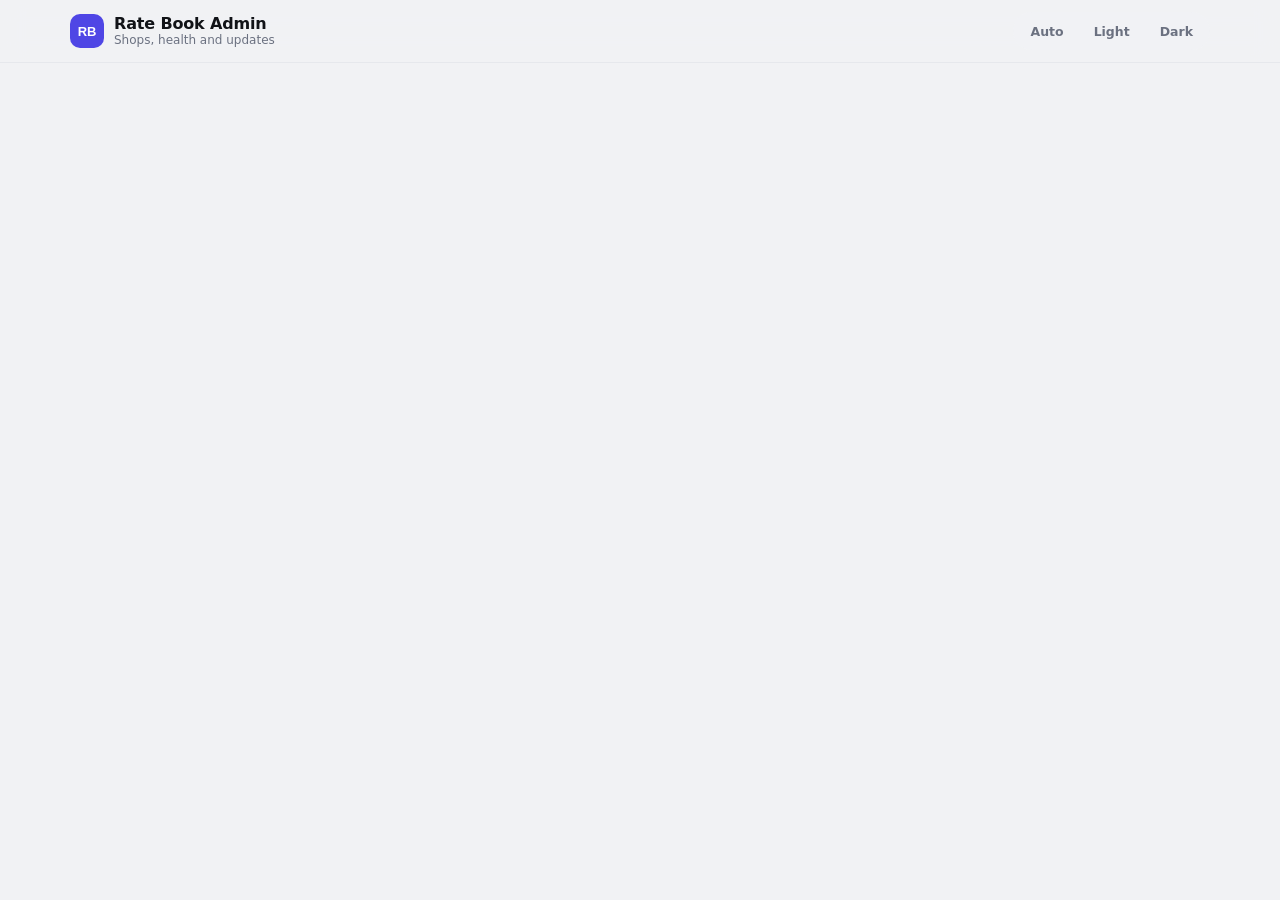
==== commit 7d4c6f02: "Dashboard could not check the latest script: Directory falls back to GitHub's public commits feed (D" ====
--- a/admin.html
+++ b/admin.html
@@ -2,7 +2,7 @@
 <html lang="en">
 <head>
 <meta charset="utf-8">
-<meta http-equiv="Content-Security-Policy" content="default-src 'self'; script-src 'self' 'sha256-qC1rdFWgyxCMfcDaM7REKSdCi7tMgMNiZ/4V/h8FP00=' 'sha256-8vMHX04Oo3ZDEAP+tCYZOn7lk+lnnNXDxKnnjr053Kc=' 'sha256-HPFVHz6qBz+df22ZEjJDjncoHv8Zdep9na9Yx0XXZu8='; style-src 'self' 'unsafe-inline' https://fonts.googleapis.com; font-src 'self' https://fonts.gstatic.com; img-src 'self' data: blob:; connect-src 'self' https://script.google.com https://script.googleusercontent.com; worker-src 'self'; manifest-src 'self'; object-src 'none'; base-uri 'none'; form-action 'none'">
+<meta http-equiv="Content-Security-Policy" content="default-src 'self'; script-src 'self' 'sha256-qC1rdFWgyxCMfcDaM7REKSdCi7tMgMNiZ/4V/h8FP00=' 'sha256-8vMHX04Oo3ZDEAP+tCYZOn7lk+lnnNXDxKnnjr053Kc=' 'sha256-GaafjpZTnkoLkzSyfEd2fTzJiIjEoR7Jr3z80WHhVGw='; style-src 'self' 'unsafe-inline' https://fonts.googleapis.com; font-src 'self' https://fonts.gstatic.com; img-src 'self' data: blob:; connect-src 'self' https://script.google.com https://script.googleusercontent.com; worker-src 'self'; manifest-src 'self'; object-src 'none'; base-uri 'none'; form-action 'none'">
 <meta name="viewport" content="width=device-width,initial-scale=1,viewport-fit=cover">
 <meta name="robots" content="noindex">
 <title>Rate Book Admin</title>
@@ -155,6 +155,7 @@
 .p-body{padding:18px;display:grid;gap:14px}
 .p-body p{margin:0}
 .p-acts{display:flex;gap:8px;flex-wrap:wrap;align-items:center}
+.pin-big{font:800 40px/1.1 ui-monospace,SFMono-Regular,Menlo,monospace;letter-spacing:.18em;font-variant-numeric:tabular-nums;margin:4px 0 12px;user-select:all}
 .panel.danger .p-head{border-bottom-color:var(--bad)}
 .panel.danger .p-head h2{color:var(--bad)}
 .chk{display:flex;gap:10px;align-items:flex-start;color:var(--fg);font-weight:500;font-size:13.5px}
@@ -396,6 +397,7 @@
   <symbol id="i-code" viewBox="0 0 24 24"><path fill="none" stroke="currentColor" stroke-width="2" stroke-linecap="round" stroke-linejoin="round" d="m8 8-5 4 5 4M16 8l5 4-5 4M14 4l-4 16"/></symbol>
   <symbol id="i-up" viewBox="0 0 24 24"><path fill="none" stroke="currentColor" stroke-width="2" stroke-linecap="round" stroke-linejoin="round" d="M12 19V5M5 12l7-7 7 7"/></symbol>
   <symbol id="i-dots" viewBox="0 0 24 24"><circle cx="5" cy="12" r="1.8" fill="currentColor"/><circle cx="12" cy="12" r="1.8" fill="currentColor"/><circle cx="19" cy="12" r="1.8" fill="currentColor"/></symbol>
+  <symbol id="i-key" viewBox="0 0 24 24"><path fill="none" stroke="currentColor" stroke-width="2" stroke-linecap="round" stroke-linejoin="round" d="M14.5 9.5a4.5 4.5 0 1 1-1.3-3.2 4.5 4.5 0 0 1 1.3 3.2zM13.2 12.8 20 19.6M17 16.6l2-2M18.8 18.4l1.6-1.6"/></symbol>
   <symbol id="i-note" viewBox="0 0 24 24"><path fill="none" stroke="currentColor" stroke-width="2" stroke-linecap="round" stroke-linejoin="round" d="M4 4h16v12l-4 4H4zM16 20v-4h4M8 9h8M8 13h5"/></symbol>
   <symbol id="i-pause" viewBox="0 0 24 24"><path fill="none" stroke="currentColor" stroke-width="2.2" stroke-linecap="round" d="M9 6v12M15 6v12"/></symbol>
   <symbol id="i-play" viewBox="0 0 24 24"><path fill="currentColor" d="M8 5v14l11-7z"/></symbol>
@@ -510,6 +512,10 @@
     </div>
   </section>
 
+  <section class="panel" id="s-pin" hidden>
+    <div class="p-head"><h2>Starting PIN · <span id="pn-name"></span></h2><button type="button" class="ghost icon" data-close aria-label="Close"><svg class="ic"><use href="#i-x"/></svg></button></div>
+    <div class="p-body" id="pn-body"></div>
+  </section>
   <section class="panel" id="s-notes" hidden>
     <div class="p-head"><h2>Notes · <span id="nt-name"></span></h2><button type="button" class="ghost icon" data-close aria-label="Close"><svg class="ic"><use href="#i-x"/></svg></button></div>
     <div class="p-body">
@@ -550,6 +556,8 @@
 <script>
 (() => {
 "use strict";
+/** (v67) The oldest shop script the app still works with (NEED_SV in app.js): a shop below it shows under "Needs you". */
+const MIN_SV = 60;
 const DIR_URL = "https://script.google.com/macros/s/AKfycbwFArKraCzF-asuI-8RI5NBGNUbmcmAp0lz1H1G98TqtZNWOlfp3L5hE-vY86vxC99K/exec";   // the Rate Book Directory web app link; if empty, paste it once on this page
 const $ = s => document.querySelector(s), esc = v => String(v == null ? "" : v).replace(/[&<>"']/g, c => ({ "&": "&amp;", "<": "&lt;", ">": "&gt;", '"': "&quot;", "'": "&#39;" }[c]));
 const store = { get(k, d) { try { const v = localStorage.getItem("rbadm_" + k); return v == null ? d : JSON.parse(v); } catch { return d; } }, set(k, v) { try { localStorage.setItem("rbadm_" + k, JSON.stringify(v)); } catch {} } };
@@ -574,11 +582,17 @@
   else { btn.innerHTML = btn._html; delete btn._html; btn.style.minWidth = ""; } }
 let toastT = 0;
 function toast(msg, bad) { const t = $("#toast"); t.textContent = msg; t.classList.toggle("bad", !!bad); t.classList.add("show"); clearTimeout(toastT); toastT = setTimeout(() => t.classList.remove("show"), bad ? 6000 : 3200); }
+const shopLink = x => appBase + "?shop=" + encodeURIComponent(x.code) + (x.name ? "&n=" + encodeURIComponent(x.name) : "");   // (21 Oct 2026) the name shows at once while the phone looks the shop up
+/** What an update installs (DIR v10): the commit shown at the top, never whatever is on GitHub at that moment. */
+const commitArgs = () => latest && latest.sha ? { sha: latest.sha, hash: latest.hash } : {};
+const commitLine = () => latest && latest.sha ? `\n\nCommit ${latest.sha.slice(0, 7)}${latest.msg ? ": “" + latest.msg + "”" : ""}${latest.by ? " by " + latest.by : ""}. Check it on GitHub if you didn't make it.` : "";
 const errText = e => { const m = String(e && e.message || e);
   if (m.startsWith("script_api_off")) return "The Apps Script API isn't on yet. Turn it on at script.google.com/home/usersettings, and in the linked Google Cloud project (APIs & Services → Apps Script API → Enable). " + m.split("|").slice(1).join(" ");
   if (m === "confirm_code") return "The code typed doesn't match this shop's code."; if (m === "no_shop") return "That shop isn't in the Directory (or it's your own shop, which can't be deleted here).";
   if (m === "bad_pin") return "Wrong PIN."; if (m === "locked") return "Too many wrong PINs. Wait 15 minutes.";
   if (m === "Failed to fetch" || m === "Load failed") return "Couldn't reach the Directory. Check the internet and try again.";
+  if (m === "need_commit") return "The Directory needs to know which commit to install. Reload this page (it shows the latest commit at the top) and try again.";
+  if (m === "code_changed") return "The code on GitHub isn't the one this page showed. Reload the page, check the commit at the top on GitHub, then update.";
   if (m.startsWith("rolled_back")) return m.split("|")[1]; if (m.startsWith("github")) return "Couldn't read Code.gs from GitHub (" + m + ").";
   return m; };
 const ago = t => { if (!t) return "—"; const s = (Date.now() - t) / 1000; return s < 90 ? "just now" : s < 3600 ? Math.round(s / 60) + "m ago" : s < 86400 ? Math.round(s / 3600) + "h ago" : Math.round(s / 86400) + "d ago"; };
@@ -640,7 +654,7 @@
     if (ownSi) { ownTexts(); return; }
     renderOwn(); ownLoad(); ownTimer = setInterval(() => { if (!document.hidden) ownLoad(true); }, 300000); return; }
   $("#s-setup").hidden = hasDir; $("#s-signin").hidden = !hasDir || signed; $("#s-app").hidden = !signed; $("#topbtns").hidden = !signed;
-  if (signed) { load(); clearInterval(timer); timer = setInterval(() => { if (document.hidden) return; if (curShop) loadShopFull(curShop, true); else loadHealth(); }, 60000); route(); } else { closePanel(); if (curShop) closeShop(); }
+  if (signed) { load(); clearInterval(timer); let tk = 0; timer = setInterval(() => { if (document.hidden) return; tk++; if (curShop) loadShopFull(curShop, true); else if (tk % 3 === 0) loadHealth(); }, 60000);   /* one shop's page every minute; the list of all shops every 3 minutes (each check asks every shop, which counts against the one Google account's daily limit on outside requests) */ route(); } else { closePanel(); if (curShop) closeShop(); }
 }
 $("#dir-save").onclick = () => { const u = $("#dir-url").value.trim(); if (!/^https:\/\/script\.google\.com\/.+\/exec$/.test(u)) { toast("That doesn't look like an Apps Script web app link (…/exec).", true); return; } store.set("dir", u); show(); };
 $("#b-chgdir").onclick = () => { store.set("dir", ""); $("#dir-url").value = dirUrl(); show(); };
@@ -661,7 +675,9 @@
   try { const j = await call({ action: "list" }); shops = j.shops || []; bizView = j.bizView !== false; render(); await loadHealth(); }
   catch (e) { $("#app-err").textContent = errText(e); if (!shops.length) $("#shops").innerHTML = ""; }
   firstLoad = false;
-  try { latest = (await call({ action: "latest" })).latest; $("#latest").textContent = "v" + latest.sv; $("#checked").textContent = "on GitHub"; render(); } catch (e) { $("#latest").textContent = "couldn't check"; }
+  try { latest = (await call({ action: "latest" })).latest; $("#latest").textContent = "v" + latest.sv;
+    /* (DIR v10) updates install exactly this commit; it's shown so you can check it on GitHub before tapping Update */
+    $("#checked").innerHTML = latest.sha ? `· commit <a href="https://github.com/itxMayank/ratebook/commit/${esc(latest.sha)}" target="_blank" rel="noopener"><code>${esc(latest.sha.slice(0, 7))}</code></a> ${esc(latest.msg ? "“" + latest.msg + "”" : "")}${latest.by ? " by " + esc(latest.by) : ""}` : "on GitHub"; render(); } catch (e) { $("#latest").textContent = "couldn't check"; $("#checked").textContent = "· " + errText(e) + " Try Refresh in a minute."; }
 }
 async function loadHealth() { try { health = (await call({ action: "recheck" })).health || {}; const j = await call({ action: "list" }); shops = j.shops || shops; if (j.bizView !== undefined) bizView = j.bizView !== false; render(); } catch (e) { $("#app-err").textContent = errText(e); } }
 
@@ -691,7 +707,7 @@
     const bb = $("#b-bizoff"); if (bb) bb.onclick = async () => { if (!confirm("Stop seeing other shops' business pages? Their owners still see their own. You'll still see technical details (speed, errors). Turning it back on needs the Directory script's BIZ_VIEW property removed by hand.")) return;
       busy(bb, "Turning off…"); try { await call({ action: "bizViewOff" }); bizView = false; toast("Other shops' business pages are off"); render(); } catch (e) { idle(bb); toast(errText(e), true); } }; }
   /* filter chips: All · Needs you (one step left, not answering, errors, phones waiting) · Update ready */
-  const needsYou = x => { const h = health[x.code]; return x.status === "needs-auth" || (h && !h.ok) || +x.err24 > 0 || !!(h && h.ok && h.pending); };
+  const needsYou = x => { const h = health[x.code], v = Number(x.version || (h && h.sv) || 0); return x.status === "needs-auth" || (h && !h.ok) || +x.err24 > 0 || !!(h && h.ok && h.pending) || (v > 0 && v < MIN_SV); };   // MIN_SV: older scripts no longer work with the app
   const updReady = x => !!(latest && x.version && Number(x.version) < Number(latest.sv));
   const nN = shops.filter(needsYou).length, nU = shops.filter(updReady).length;
   if ((shopFlt === "need" && !nN) || (shopFlt === "upd" && !nU)) shopFlt = "all";
@@ -709,6 +725,8 @@
   overview(); }
 let shopFlt = store.get("flt", "all");
 const stat = (label, big, small, cls) => `<div class="stat"><span>${esc(label)}</span><b>${big}</b>${small ? `<small class="${cls || ""}">${small}</small>` : ""}</div>`;
+/* The starting PIN of a Directory-made shop: offered until the shop says it no longer signs in (owner has their own PIN, or it was changed). */
+const pinShow = (x, h) => x.code !== "main" && !!x.scriptId && !(h && h.ok && (h.startPin === "off" || h.startPin === "changed"));
 function card(x, h) {
   const ok = h && h.ok, st = x.status || "", old = latest && x.version && Number(x.version) < Number(latest.sv), main = x.code === "main";
   const badge = !h ? `<span class="badge"><span class="ld" style="width:10px;height:10px;border-width:1.5px"></span>checking</span>`
@@ -747,6 +765,7 @@
         ${x.editUrl ? `<a class="btn ghost" href="${esc(x.editUrl)}" target="_blank" rel="noopener" style="justify-content:flex-start;border:0">${ic("code")}Open script</a>` : ""}
         ${x.scriptId && x.deploymentId && !old ? `<button data-act="update" data-code="${esc(x.code)}">${ic("up")}Update script</button>` : ""}
         <button data-act="notes" data-code="${esc(x.code)}">${ic("note")}Notes & plan</button>
+        ${pinShow(x, h) ? `<button data-act="pin" data-code="${esc(x.code)}">${ic("key")}Starting PIN</button>` : ""}
         ${!main && (st === "live" || st === "paused") ? `<hr><button data-act="${st === "paused" ? "resume" : "pause"}" data-code="${esc(x.code)}" class="${st === "paused" ? "" : "danger"}">${ic(st === "paused" ? "play" : "pause")}${st === "paused" ? "Resume shop" : "Pause shop"}</button>` : ""}
         ${!main ? `<button data-act="delete" data-code="${esc(x.code)}" class="danger">${ic("trash")}Delete shop</button>` : ""}
       </div></details>
@@ -937,7 +956,7 @@
     ${ok ? `<div class="meta" style="margin-bottom:12px"><span>Approval for new phones <b>${h.approveNew ? "on" : "off"}</b></span><span>Saved replies <b>${h.noCache ? "off" : "on"}</b></span><span>Jobs <b>${esc(h.triggers ? h.triggers.join(", ") || "none" : "?")}</b></span><span>Sheet <b>${h.cells ? (h.cells / 1e6).toFixed(2) + "M cells" : "?"}</b></span>${F.h && F.h.rows ? `<span>Bills <b>${(F.h.rows.Bills || 0).toLocaleString("en-IN")}</b> rows</span><span>Test bills <b>${(F.h.rows["Test Bills"] || 0).toLocaleString("en-IN")}</b></span>` : ""}</div>` : ""}
     ${x.plan || x.paidUntil || x.notes ? `<div class="meta" style="margin-bottom:12px">${x.plan ? `<span>Plan <b>${esc(x.plan)}</b></span>` : ""}${x.paidUntil ? `<span>Paid until <b>${esc(new Date(x.paidUntil).toLocaleDateString("en-IN", { day: "2-digit", month: "short", year: "numeric" }))}</b></span>` : ""}</div>${x.notes ? `<p class="small muted" style="margin:0 0 12px">${esc(x.notes)}</p>` : ""}` : ""}
     <div class="p-acts">${x.sheetUrl ? `<a class="btn" href="${esc(x.sheetUrl)}" target="_blank" rel="noopener">${ic("sheet")}Open sheet</a>` : ""}${x.folderUrl ? `<a class="btn" href="${esc(x.folderUrl)}" target="_blank" rel="noopener">${ic("folder")}Open folder</a>` : ""}${x.editUrl ? `<a class="btn" href="${esc(x.editUrl)}" target="_blank" rel="noopener">${ic("code")}Open script</a>` : ""}
-      ${x.scriptId && x.deploymentId ? `<button data-act="update" data-code="${esc(code)}"${old ? ` class="primary"` : ""}>${ic("up")}Update script</button>` : ""}<button data-act="notes" data-code="${esc(code)}">${ic("note")}Notes & plan</button>
+      ${x.scriptId && x.deploymentId ? `<button data-act="update" data-code="${esc(code)}"${old ? ` class="primary"` : ""}>${ic("up")}Update script</button>` : ""}<button data-act="notes" data-code="${esc(code)}">${ic("note")}Notes & plan</button>${pinShow(x, h) ? `<button data-act="pin" data-code="${esc(code)}">${ic("key")}Starting PIN</button>` : ""}
       ${!main ? `<button data-act="share" data-code="${esc(code)}">${ic("link")}Copy link</button><button data-act="wa" data-code="${esc(code)}">${ic("wa")}WhatsApp</button>` : ""}
       ${!main && (st === "live" || st === "paused") ? `<button data-act="${st === "paused" ? "resume" : "pause"}" data-code="${esc(code)}" class="${st === "paused" ? "" : "danger"}">${ic(st === "paused" ? "play" : "pause")}${st === "paused" ? "Resume shop" : "Pause shop"}</button>` : ""}
       ${!main ? `<button data-act="delete" data-code="${esc(code)}" class="danger">${ic("trash")}Delete shop</button>` : ""}</div></section>`;
@@ -1299,6 +1318,19 @@
 /** Texts of the owner sign-in card (it switches language too). */
 function ownTexts() { document.querySelectorAll("[data-bz]").forEach(el => { el.textContent = bt(el.dataset.bz); }); document.querySelectorAll("[data-bzph]").forEach(el => { el.placeholder = bt(el.dataset.bzph); });
   document.querySelectorAll("#ownsi-lang button").forEach(b => b.classList.toggle("on", b.dataset.l === bzLang)); $("#own-codewrap").hidden = !!ASK_SHOP; }
+async function openPin(x, btn) { busy(btn, "Reading…");
+  try { const j = await call({ action: "startPin", code: x.code }), h = health[x.code], link = shopLink(x);
+    const msg = `${x.name} – Rate Book\nOpen this link on your phone, then "Add to Home screen":\n${link}\nSign in as Owner with your name and this starting PIN: ${j.pin}\nThen add yourself in Settings → People as Owner with your own 6–8 digit PIN (the starting PIN then stops working).`;
+    const ph = String(x.phone || "").replace(/\D/g, "").slice(-10), st = h && h.ok ? h.startPin : null;
+    $("#pn-name").textContent = x.name || x.code;
+    $("#pn-body").innerHTML = `<div class="pin-big" aria-label="Starting PIN ${esc(j.pin.split("").join(" "))}">${esc(j.pin)}</div>
+      <p class="small ${st === "on" ? "" : "muted"}" style="margin:0 0 14px">${st === "on" ? "Still works. Sign in at the shop link as <b>Owner</b>, with the owner's name and this PIN." : "Works until the owner adds themselves in Settings → People with their own PIN (or the shop PIN is changed). This shop's script is older, so the dashboard can't tell yet whether it still works."}</p>
+      <div class="p-acts"><button type="button" class="primary" id="pn-copy">${ic("check")}Copy PIN</button><a class="btn" id="pn-wa" target="_blank" rel="noopener" href="https://wa.me/${ph.length === 10 ? "91" + ph : ""}?text=${encodeURIComponent(msg)}">${ic("wa")}Send to owner</a><button type="button" class="ghost" data-close>Close</button></div>
+      <p class="small muted" style="margin:14px 0 0">Read from the shop's own script; never stored in the Directory. Shown only to you, and only until the owner has their own PIN.</p>`;
+    $("#pn-copy").onclick = async ev => { const b = ev.currentTarget; try { await navigator.clipboard.writeText(j.pin); busy(b); idle(b, "Copied"); } catch { prompt("Starting PIN:", j.pin); } };
+    panel("s-pin"); }
+  catch (er) { const m = String(er && er.message || er); toast(m === "no_shop_gs" ? "This shop has no Shop.gs with a starting PIN." : m === "bad_action" ? "Update the Directory script (paste admin/Directory.gs, New version) to read the starting PIN here." : errText(er), true); }
+  finally { idle(btn); } }
 let notesShop = null;
 function openNotes(x) { notesShop = x; const f = $("#f-notes"); $("#nt-name").textContent = x.name || x.code; $("#nt-err").textContent = "";
   f.notes.value = x.notes || ""; f.plan.value = x.plan || ""; f.paidUntil.value = x.paidUntil ? new Date(x.paidUntil).toISOString().slice(0, 10) : ""; panel("s-notes"); }
@@ -1313,36 +1345,38 @@
     if (a === "errors") { openErrors(code); return; }
     if (a === "delete") { openDelete(x); return; }
     if (a === "notes") { openNotes(x); return; }
-    if (a === "share") { const link = appBase + "?shop=" + encodeURIComponent(code);   // just the link
+    if (a === "pin") { openPin(x, btn); return; }
+    if (a === "share") { const link = shopLink(x);   // just the link
       try { await navigator.clipboard.writeText(link); busy(btn); idle(btn, "Copied"); toast("Link copied: " + link); } catch { prompt("Copy this link:", link); } return; }
-    if (a === "wa") { const link = appBase + "?shop=" + encodeURIComponent(code), msg = `${x.name} – Rate Book\nOpen this link on each phone, then "Add to Home screen":\n${link}\nShop code: ${code}`;
+    if (a === "wa") { const link = shopLink(x), msg = `${x.name} – Rate Book\nOpen this link on each phone, then "Add to Home screen":\n${link}\nShop code: ${code}`;
       const ph = String(x.phone || "").replace(/\D/g, "").slice(-10); window.open("https://wa.me/" + (ph.length === 10 ? "91" + ph : "") + "?text=" + encodeURIComponent(msg), "_blank", "noopener"); return; }
     if (a === "pause" || a === "resume") { if (a === "pause" && !confirm(`Pause ${x.name}? Its phones can still view and collect payments, but can't make new bills (they stay queued on the phones).`)) return;
       const ub = document.querySelector(`[data-act=update][data-code="${CSS.escape(code)}"]`) || btn; busy(ub, a === "pause" ? "Pausing…" : "Resuming…");
       try { await call({ action: "setStatus", code, status: a === "pause" ? "paused" : "live" }); toast(a === "pause" ? `${x.name} is paused` : `${x.name} is live again`); } finally { idle(ub); }
       await load(); return; }
-    if (a === "update") { if (!confirm(`Update ${x.name}'s script to the latest version? Its link stays the same; if it doesn't answer afterwards, the previous version is put back.`)) return;
+    if (a === "update") { if (!confirm(`Update ${x.name}'s script to v${latest ? latest.sv : "?"}? Its link stays the same; if it doesn't answer afterwards, the previous version is put back.${commitLine()}`)) return;
       busy(btn, "Updating…"); if (er) er.textContent = "Updating the script and checking the shop answers… (about 10–20 s)";
-      try { const j = await call({ action: "update", code }); if (er) { er.className = "c-msg ok"; er.textContent = `Now on script v${j.sv}.`; } toast(`${x.name} is on script v${j.sv}`); idle(btn, "Updated"); }
+      try { const j = await call({ action: "update", code, ...commitArgs() }); if (er) { er.className = "c-msg ok"; er.textContent = `Now on script v${j.sv}.`; } toast(`${x.name} is on script v${j.sv}`); idle(btn, "Updated"); }
       catch (e2) { idle(btn); throw e2; }
       await load(); return; }
   } catch (e) { if (er) { er.className = "c-msg"; er.innerHTML = `<span class="err">${esc(errText(e))}</span>`; } else toast(errText(e), true); }
 }
 $("#b-updall").onclick = async () => {
   const list = shops.filter(x => x.scriptId && x.deploymentId).sort((a, b) => (a.code === "main" ? -1 : b.code === "main" ? 1 : 0));
-  if (!list.length || !confirm(`Update ${list.length} shop script(s) to the latest version? Your shop goes first; if any shop fails, the rest stop.`)) return;
+  if (!list.length || !confirm(`Update ${list.length} shop script(s) to v${latest ? latest.sv : "?"}? Your shop goes first; if any shop fails, the rest stop. Every shop gets exactly the same code.${commitLine()}`)) return;
   const ub = $("#b-updall"); let i = 0; busy(ub, `Updating 1 of ${list.length}…`);
   for (const x of list) { i++; ub.querySelector("span:last-child").textContent = `Updating ${i} of ${list.length}…`; const er = document.getElementById("err-" + x.code); if (er) { er.className = "c-msg"; er.innerHTML = `<span class="muted">Updating…</span>`; }
-    try { const j = await call({ action: "update", code: x.code }); if (er) { er.className = "c-msg ok"; er.textContent = `Now on script v${j.sv}.`; } }
+    try { const j = await call({ action: "update", code: x.code, ...commitArgs() }); if (er) { er.className = "c-msg ok"; er.textContent = `Now on script v${j.sv}.`; } }
     catch (e) { if (er) er.innerHTML = `<span class="err">${esc(errText(e))}</span>`; toast(`Stopped at ${x.name}: ${errText(e)}`, true); break; } }
   idle(ub); load(); };
 $("#f-new").onsubmit = async e => { e.preventDefault(); const f = e.target, btn = $("#b-create"); $("#new-err").textContent = ""; busy(btn, "Creating… (20–40 s)");
   const shop = { name: f.name.value.trim(), owner: f.owner.value.trim(), phone: f.phone.value.trim(), bizType: f.bizType.value, state: f.state.value.trim(), gstin: f.gstin.value.trim().toUpperCase(), address: f.address.value.trim(), dirUrl: dirUrl() };
-  try { const j = await call({ action: "create", shop }); const link = appBase + "?shop=" + encodeURIComponent(j.shop.code);
+  try { if (!latest || !latest.sha) latest = (await call({ action: "latest" })).latest;
+    const j = await call({ action: "create", shop, ...commitArgs() }); const link = shopLink(j.shop);
     f.hidden = true; const d = $("#new-done"); d.hidden = false;
     d.innerHTML = `<div class="note" style="margin-bottom:14px"><b>${esc(j.shop.name)}</b> is made. Shop code <code>${esc(j.shop.code)}</code></div><div class="steps">
       <div><span><a href="${esc(j.shop.editUrl)}" target="_blank" rel="noopener"><b>Open the shop's script</b></a> → choose <b>setupShop</b> → <b>Run</b> → allow. (Google asks once for every new script.)</span></div>
-      <div><span>Starting shop PIN: <code>${esc(j.initPin)}</code> (owner, with their name). Ask the owner to change it in Settings after the first sign-in, and add their staff in Settings → People.</span></div>
+      <div><span>Starting shop PIN: <code>${esc(j.initPin)}</code> (owner, with their name). Ask the owner to change it in Settings after the first sign-in, and add their staff in Settings → People. <span class="muted small">Lost it? The shop's <b>More → Starting PIN</b> shows it again until the owner has their own PIN.</span></span></div>
       <div><span>Shop link for every phone: <code>${esc(link)}</code><br><span class="muted small">setupShop needs to run before phones can open the link. New phones need the owner's approval (Settings → Signed-in phones). The shop starts in test mode for practice.</span></span></div></div>`;
     f.reset(); toast("Shop created"); await load(); }
   catch (er) { $("#new-err").textContent = errText(er); } finally { idle(btn); } };
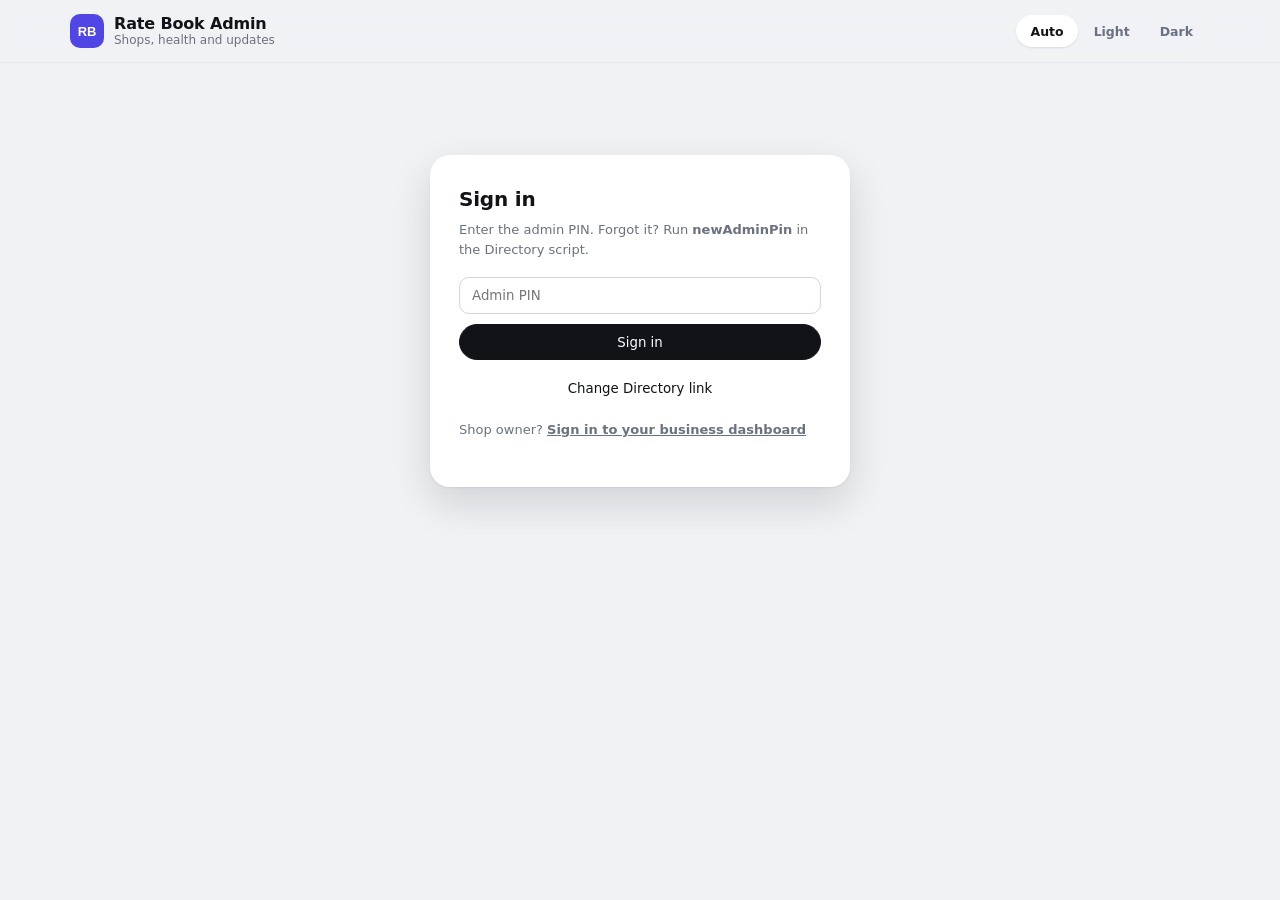
==== commit 6942db10: "Dashboard didn't load: admin.html security rule had a stale script digest; quick test checks every p" ====
--- a/admin.html
+++ b/admin.html
@@ -2,7 +2,7 @@
 <html lang="en">
 <head>
 <meta charset="utf-8">
-<meta http-equiv="Content-Security-Policy" content="default-src 'self'; script-src 'self' 'sha256-qC1rdFWgyxCMfcDaM7REKSdCi7tMgMNiZ/4V/h8FP00=' 'sha256-8vMHX04Oo3ZDEAP+tCYZOn7lk+lnnNXDxKnnjr053Kc=' 'sha256-GaafjpZTnkoLkzSyfEd2fTzJiIjEoR7Jr3z80WHhVGw='; style-src 'self' 'unsafe-inline' https://fonts.googleapis.com; font-src 'self' https://fonts.gstatic.com; img-src 'self' data: blob:; connect-src 'self' https://script.google.com https://script.googleusercontent.com; worker-src 'self'; manifest-src 'self'; object-src 'none'; base-uri 'none'; form-action 'none'">
+<meta http-equiv="Content-Security-Policy" content="default-src 'self'; script-src 'self' 'sha256-qC1rdFWgyxCMfcDaM7REKSdCi7tMgMNiZ/4V/h8FP00=' 'sha256-8vMHX04Oo3ZDEAP+tCYZOn7lk+lnnNXDxKnnjr053Kc=' 'sha256-GdSqiYA/NUYw+O+d0Wex0KiP6+a+dxtI+NZGtM2aU3A='; style-src 'self' 'unsafe-inline' https://fonts.googleapis.com; font-src 'self' https://fonts.gstatic.com; img-src 'self' data: blob:; connect-src 'self' https://script.google.com https://script.googleusercontent.com; worker-src 'self'; manifest-src 'self'; object-src 'none'; base-uri 'none'; form-action 'none'">
 <meta name="viewport" content="width=device-width,initial-scale=1,viewport-fit=cover">
 <meta name="robots" content="noindex">
 <title>Rate Book Admin</title>
